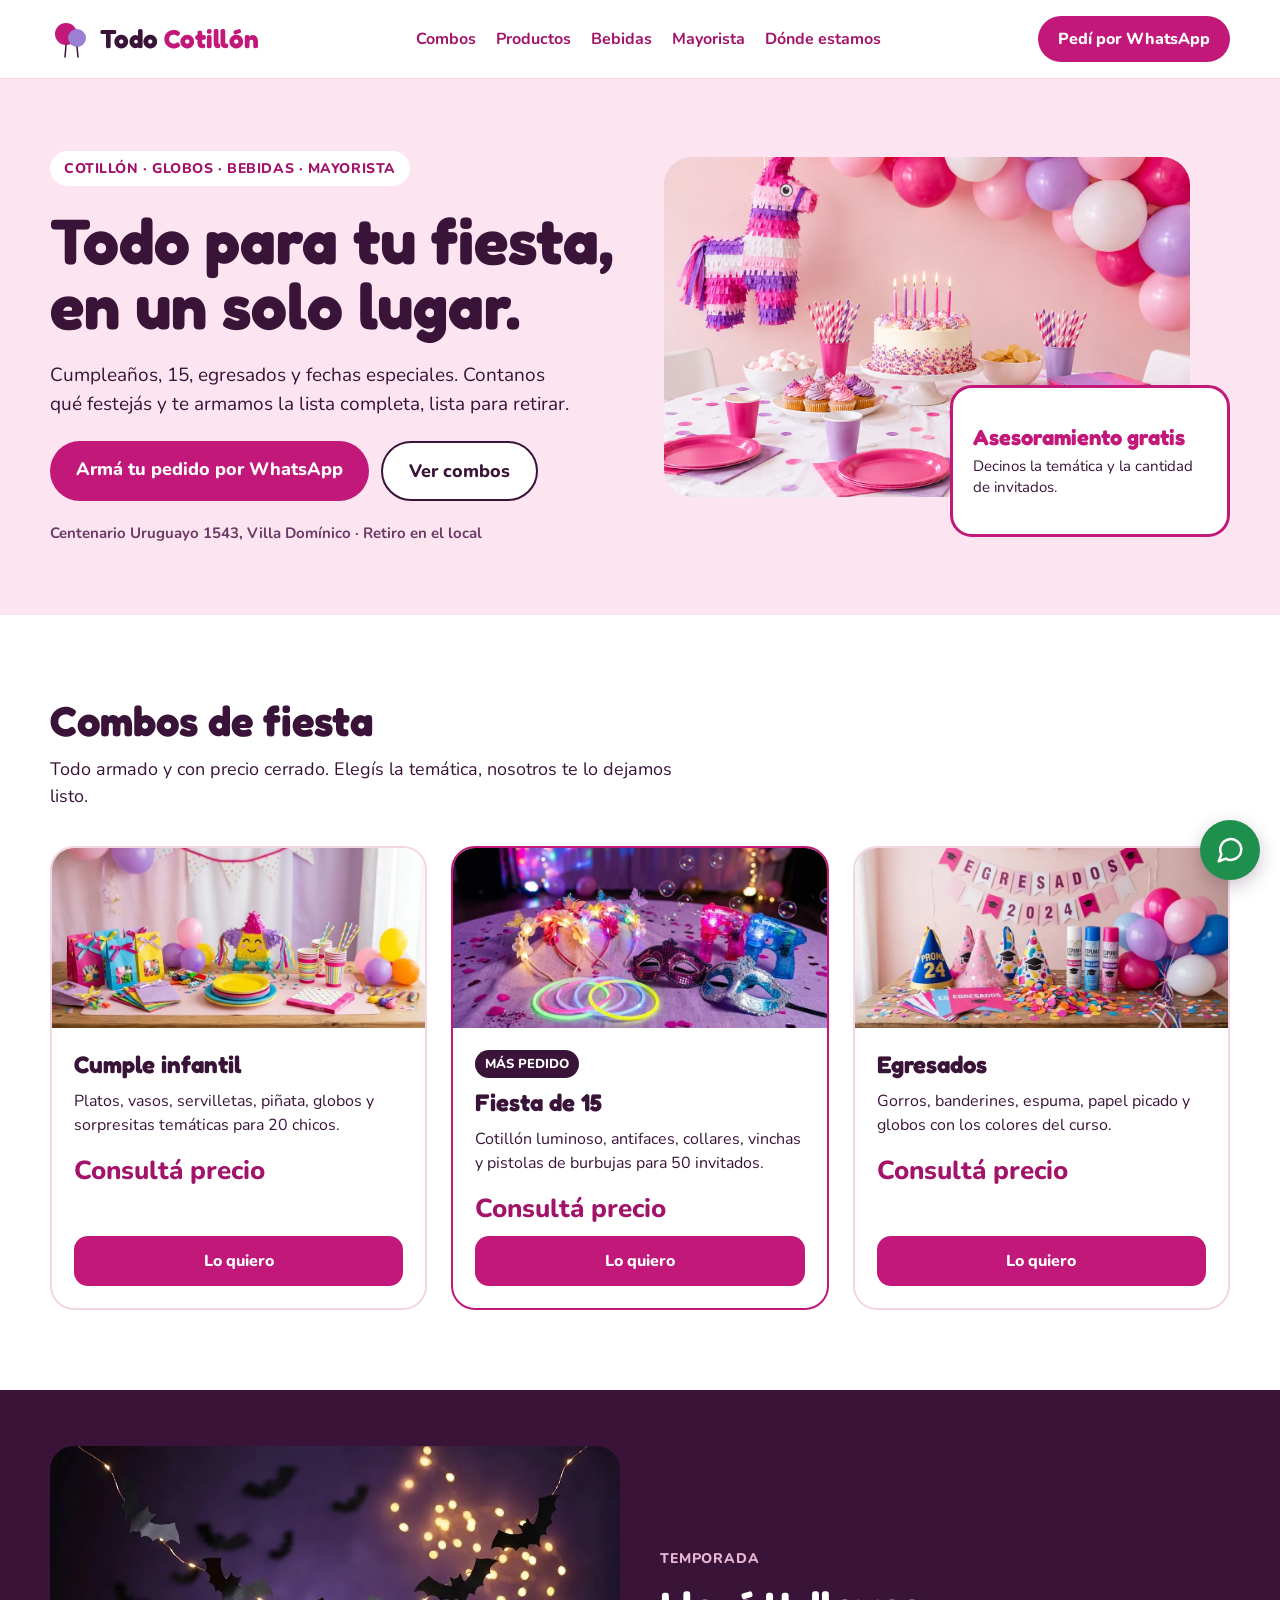
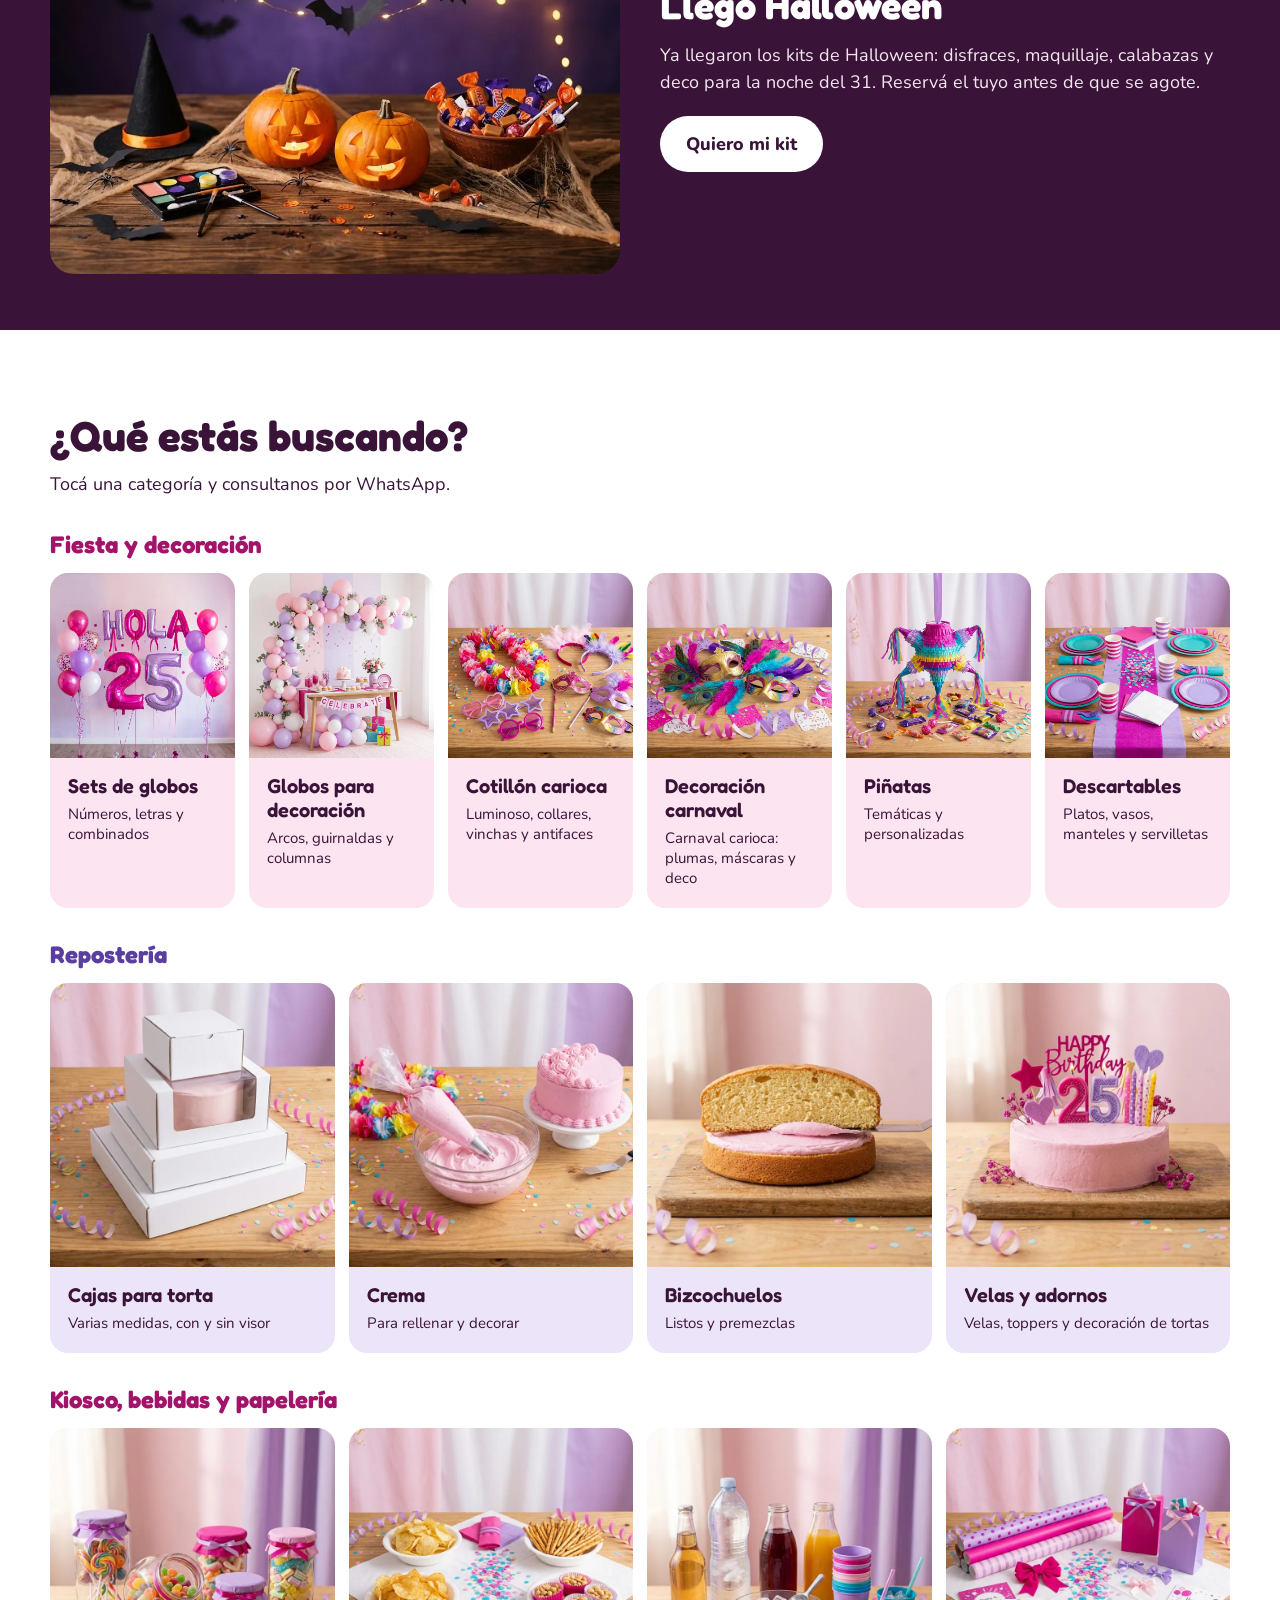
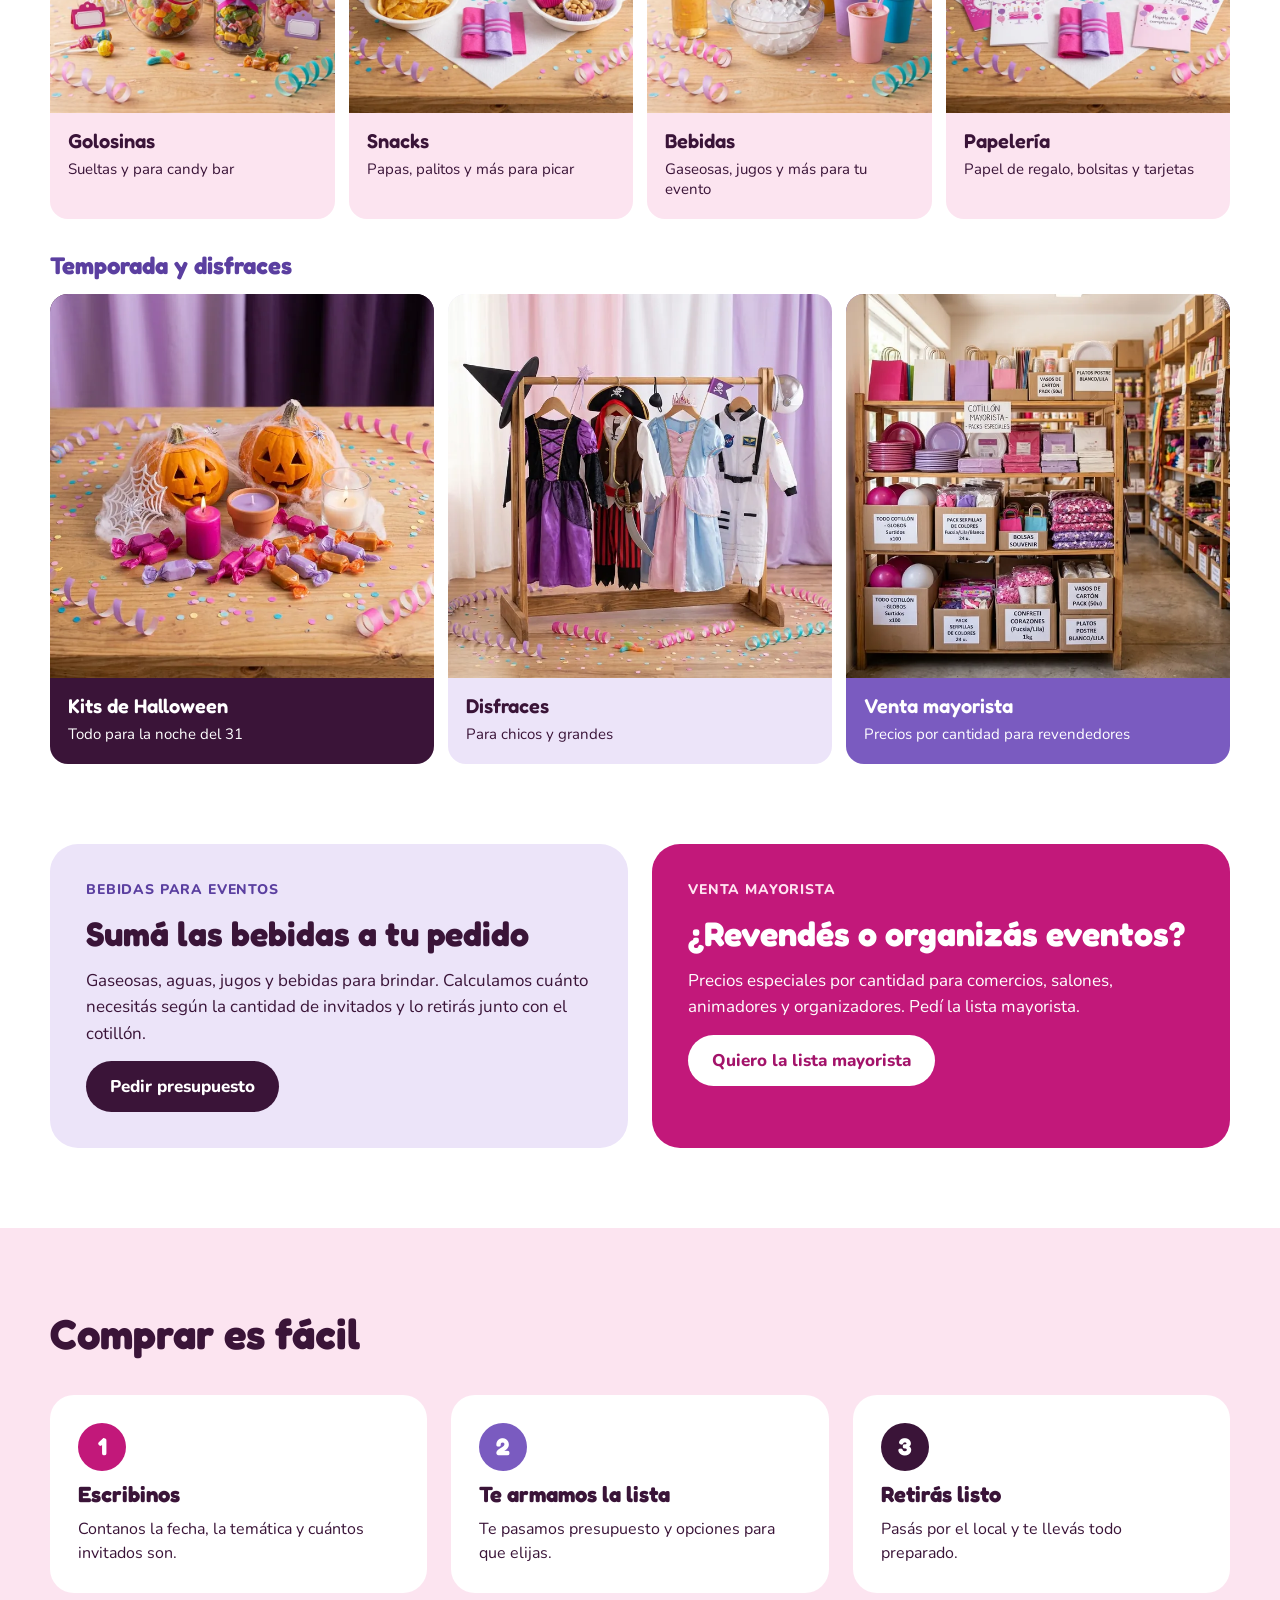
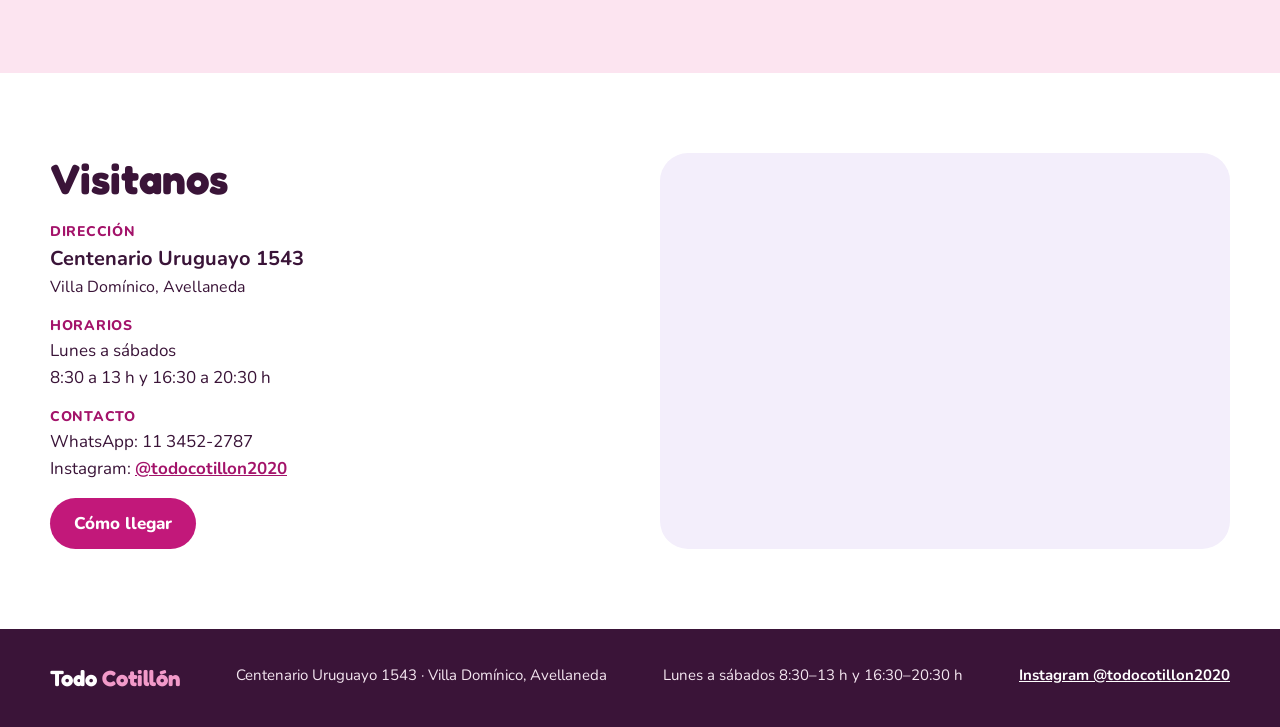
==== index.html @ 095131dd "Sitio web de Todo Cotillón Co-Authored-By: Claude Opus 5.5 <noreply@anthropic.com>" ====
<!doctype html>
<html lang="es">
<head>
<meta charset="utf-8">
<meta name="viewport" content="width=device-width, initial-scale=1">
<title>Todo Cotillón | Cotillón, globos y repostería en Villa Domínico, Avellaneda</title>
<meta name="description" content="Cotillón, globos, repostería, golosinas, bebidas, disfraces y venta mayorista en Villa Domínico, Avellaneda. Centenario Uruguayo 1543. Pedidos por WhatsApp 11 3452-2787.">
<meta name="theme-color" content="#C2187A">
<meta property="og:title" content="Todo Cotillón — Todo para tu fiesta">
<meta property="og:description" content="Cotillón, globos, repostería, bebidas y venta mayorista en Villa Domínico, Avellaneda. Pedí por WhatsApp.">
<meta property="og:image" content="img/portada.webp">
<meta property="og:type" content="website">
<link rel="icon" href="data:image/svg+xml,%3Csvg xmlns='http://www.w3.org/2000/svg' viewBox='0 0 40 40'%3E%3Ccircle cx='16' cy='15' r='11' fill='%23C2187A'/%3E%3Ccircle cx='27' cy='19' r='9' fill='%239B7FD4'/%3E%3C/svg%3E">
<link rel="preconnect" href="https://fonts.googleapis.com">
<link rel="preconnect" href="https://fonts.gstatic.com" crossorigin>
<link href="https://fonts.googleapis.com/css2?family=Fredoka:wght@500;600;700&amp;family=Nunito:wght@400;600;700;800&amp;display=swap" rel="stylesheet">
<style>
html{scroll-behavior:smooth}
body{margin:0;background:#FFFFFF;overflow-x:hidden}
a{color:#A3136A}a:hover{color:#7A0E50}
img{max-width:100%}
</style>
<script type="application/ld+json">
{"@context":"https://schema.org","@type":"Store","name":"Todo Cotillón","telephone":"+54 9 11 3452-2787","address":{"@type":"PostalAddress","streetAddress":"Centenario Uruguayo 1543","addressLocality":"Villa Domínico, Avellaneda","addressRegion":"Buenos Aires","addressCountry":"AR"},"openingHours":["Mo-Sa 08:30-13:00","Mo-Sa 16:30-20:30"],"sameAs":["https://www.instagram.com/todocotillon2020"]}
</script>
</head>
<body>
<div style="font-family: 'Nunito', system-ui, sans-serif; color: #3A1438; background: #FFFFFF; width: 100%">

<header style="background: #FFFFFF; border-bottom: 1px solid #F3D6E6">
<div style="max-width: 1180px; margin: 0 auto; padding: 16px 20px; display: flex; flex-wrap: wrap; align-items: center; justify-content: space-between; gap: 12px">
<a href="#inicio" style="display: flex; align-items: center; gap: 10px; text-decoration: none; color: #3A1438">
<svg width="40" height="40" viewBox="0 0 40 40" fill="none" aria-hidden="true"><circle cx="16" cy="15" r="11" fill="#C2187A"></circle><circle cx="27" cy="19" r="9" fill="#9B7FD4"></circle><path d="M16 26 L15 38" stroke="#3A1438" stroke-width="1.5" stroke-linecap="round"></path><path d="M27 28 L28 38" stroke="#3A1438" stroke-width="1.5" stroke-linecap="round"></path></svg>
<span style="font-family: 'Fredoka', sans-serif; font-size: 26px; font-weight: 700; line-height: 1">Todo <span style="color: #C2187A">Cotillón</span></span>
</a>
<nav aria-label="Principal" style="display: flex; flex-wrap: wrap; gap: 4px 20px; font-weight: 700; font-size: 16px">
<a href="#combos" style="text-decoration: none; padding: 10px 0">Combos</a>
<a href="#categorias" style="text-decoration: none; padding: 10px 0">Productos</a>
<a href="#bebidas" style="text-decoration: none; padding: 10px 0">Bebidas</a>
<a href="#mayorista" style="text-decoration: none; padding: 10px 0">Mayorista</a>
<a href="#ubicacion" style="text-decoration: none; padding: 10px 0">Dónde estamos</a>
</nav>
<a href="https://wa.me/5491134522787" style="background: #C2187A; color: #FFFFFF; text-decoration: none; font-weight: 800; padding: 12px 20px; border-radius: 999px; font-size: 16px">Pedí por WhatsApp</a>
</div>
</header>

<section id="inicio" style="background: #FCE4F0">
<div style="max-width: 1180px; margin: 0 auto; padding: 72px 20px; display: grid; grid-template-columns: repeat(auto-fit, minmax(300px, 1fr)); gap: 48px; align-items: center">
<div style="display: flex; flex-direction: column; gap: 22px">
<span style="align-self: flex-start; background: #FFFFFF; color: #A3136A; font-weight: 800; font-size: 14px; padding: 8px 14px; border-radius: 999px; letter-spacing: 0.04em">COTILLÓN · GLOBOS · BEBIDAS · MAYORISTA</span>
<h1 style="margin: 0; font-family: 'Fredoka', sans-serif; font-size: clamp(40px, 6vw, 64px); line-height: 1.02; font-weight: 700">Todo para tu fiesta, en un solo lugar.</h1>
<p style="margin: 0; font-size: 19px; line-height: 1.55; max-width: 520px">Cumpleaños, 15, egresados y fechas especiales. Contanos qué festejás y te armamos la lista completa, lista para retirar.</p>
<div style="display: flex; flex-wrap: wrap; gap: 12px">
<a href="https://wa.me/5491134522787" style="background: #C2187A; color: #FFFFFF; text-decoration: none; font-weight: 800; padding: 16px 26px; border-radius: 999px; font-size: 18px">Armá tu pedido por WhatsApp</a>
<a href="#combos" style="background: #FFFFFF; color: #3A1438; text-decoration: none; font-weight: 800; padding: 16px 26px; border-radius: 999px; font-size: 18px; border: 2px solid #3A1438">Ver combos</a>
</div>
<p style="margin: 0; font-size: 15px; font-weight: 700; color: #6B3B66">Centenario Uruguayo 1543, Villa Domínico · Retiro en el local</p>
</div>
<div style="position: relative; min-height: 380px">
<img src="img/portada.webp" fetchpriority="high" alt="Mesa de cumpleaños decorada en fucsia y lila con torta, piñata y guirnalda de globos" style="position: absolute; top: 0; left: 0; width: calc(100% - 40px); height: calc(100% - 40px); object-fit: cover; border-radius: 28px; display: block">
<div style="position: absolute; right: 0; bottom: 0; width: min(280px, 72%); min-height: 40%; background: #FFFFFF; border-radius: 22px; border: 3px solid #C2187A; display: flex; flex-direction: column; justify-content: center; gap: 6px; padding: 20px; box-sizing: border-box">
<span style="font-family: 'Fredoka', sans-serif; font-size: 22px; font-weight: 700; color: #C2187A">Asesoramiento gratis</span>
<span style="font-size: 15px; line-height: 1.4">Decinos la temática y la cantidad de invitados.</span>
</div>
</div>
</div>
</section>

<section id="combos" style="background: #FFFFFF">
<div style="max-width: 1180px; margin: 0 auto; padding: 80px 20px; display: flex; flex-direction: column; gap: 36px">
<div style="display: flex; flex-direction: column; gap: 10px; max-width: 640px">
<h2 style="margin: 0; font-family: 'Fredoka', sans-serif; font-size: 42px; font-weight: 700">Combos de fiesta</h2>
<p style="margin: 0; font-size: 18px; line-height: 1.5">Todo armado y con precio cerrado. Elegís la temática, nosotros te lo dejamos listo.</p>
</div>
<div style="display: grid; grid-template-columns: repeat(auto-fit, minmax(260px, 1fr)); gap: 24px">
<article style="border: 2px solid #F3D6E6; border-radius: 24px; overflow: hidden; display: flex; flex-direction: column">
<img src="img/combo-infantil.webp" loading="lazy" alt="Kit de cumpleaños infantil con bolsitas de sorpresitas, piñata estrella, platos, vasos y globos" style="height: 180px; width: 100%; object-fit: cover; display: block">
<div style="padding: 22px; display: flex; flex-direction: column; gap: 10px; flex-grow: 1">
<h3 style="margin: 0; font-family: 'Fredoka', sans-serif; font-size: 24px">Cumple infantil</h3>
<p style="margin: 0; font-size: 16px; line-height: 1.5">Platos, vasos, servilletas, piñata, globos y sorpresitas temáticas para 20 chicos.</p>
<p style="margin: 6px 0 0; font-size: 26px; font-weight: 800; color: #A3136A">Consultá precio</p>
<a href="https://wa.me/5491134522787" style="margin-top: auto; text-align: center; background: #C2187A; color: #FFFFFF; text-decoration: none; font-weight: 800; padding: 14px; border-radius: 14px">Lo quiero</a>
</div>
</article>
<article style="border: 2px solid #C2187A; border-radius: 24px; overflow: hidden; display: flex; flex-direction: column">
<img src="img/combo-15.webp" loading="lazy" alt="Cotillón luminoso para fiesta de 15: vinchas con luces, pulseras flúor, antifaces y pistolas de burbujas" style="height: 180px; width: 100%; object-fit: cover; display: block">
<div style="padding: 22px; display: flex; flex-direction: column; gap: 10px; flex-grow: 1">
<span style="align-self: flex-start; background: #3A1438; color: #FFFFFF; font-size: 13px; font-weight: 800; padding: 5px 10px; border-radius: 999px">MÁS PEDIDO</span>
<h3 style="margin: 0; font-family: 'Fredoka', sans-serif; font-size: 24px">Fiesta de 15</h3>
<p style="margin: 0; font-size: 16px; line-height: 1.5">Cotillón luminoso, antifaces, collares, vinchas y pistolas de burbujas para 50 invitados.</p>
<p style="margin: 6px 0 0; font-size: 26px; font-weight: 800; color: #A3136A">Consultá precio</p>
<a href="https://wa.me/5491134522787" style="margin-top: auto; text-align: center; background: #C2187A; color: #FFFFFF; text-decoration: none; font-weight: 800; padding: 14px; border-radius: 14px">Lo quiero</a>
</div>
</article>
<article style="border: 2px solid #F3D6E6; border-radius: 24px; overflow: hidden; display: flex; flex-direction: column">
<img src="img/combo-egresados.webp" loading="lazy" alt="Cotillón para egresados con gorros, banderines, espuma, papel picado y globos" style="height: 180px; width: 100%; object-fit: cover; display: block">
<div style="padding: 22px; display: flex; flex-direction: column; gap: 10px; flex-grow: 1">
<h3 style="margin: 0; font-family: 'Fredoka', sans-serif; font-size: 24px">Egresados</h3>
<p style="margin: 0; font-size: 16px; line-height: 1.5">Gorros, banderines, espuma, papel picado y globos con los colores del curso.</p>
<p style="margin: 6px 0 0; font-size: 26px; font-weight: 800; color: #A3136A">Consultá precio</p>
<a href="https://wa.me/5491134522787" style="margin-top: auto; text-align: center; background: #C2187A; color: #FFFFFF; text-decoration: none; font-weight: 800; padding: 14px; border-radius: 14px">Lo quiero</a>
</div>
</article>
</div>
</div>
</section>

<section style="background: #3A1438; color: #FFFFFF">
<div style="max-width: 1180px; margin: 0 auto; padding: 56px 20px; display: grid; grid-template-columns: repeat(auto-fit, minmax(300px, 1fr)); align-items: center; gap: 40px">
<img src="img/halloween-banner.webp" loading="lazy" alt="Kit de Halloween con calabazas iluminadas, sombrero de bruja, murciélagos de papel, maquillaje y caramelos" style="aspect-ratio: 4 / 3; width: 100%; object-fit: cover; border-radius: 24px; display: block">
<div style="display: flex; flex-direction: column; gap: 14px; align-items: flex-start">
<span style="font-weight: 800; color: #E9B8D6; font-size: 14px; letter-spacing: 0.06em">TEMPORADA</span>
<h2 style="margin: 0; font-family: 'Fredoka', sans-serif; font-size: 38px; font-weight: 700">Llegó Halloween</h2>
<p style="margin: 0; font-size: 18px; line-height: 1.5; color: #F4E6F0">Ya llegaron los kits de Halloween: disfraces, maquillaje, calabazas y deco para la noche del 31. Reservá el tuyo antes de que se agote.</p>
<a href="https://wa.me/5491134522787" style="margin-top: 6px; background: #FFFFFF; color: #3A1438; text-decoration: none; font-weight: 800; padding: 16px 26px; border-radius: 999px; font-size: 18px">Quiero mi kit</a>
</div>
</div>
</section>

<section id="categorias" style="background: #FFFFFF">
<div style="max-width: 1180px; margin: 0 auto; padding: 80px 20px; display: flex; flex-direction: column; gap: 32px">
<div style="display: flex; flex-direction: column; gap: 10px; max-width: 640px">
<h2 style="margin: 0; font-family: 'Fredoka', sans-serif; font-size: 42px; font-weight: 700">¿Qué estás buscando?</h2>
<p style="margin: 0; font-size: 18px; line-height: 1.5">Tocá una categoría y consultanos por WhatsApp.</p>
</div>

<div style="display: flex; flex-direction: column; gap: 14px">
<h3 style="margin: 0; font-family: 'Fredoka', sans-serif; font-size: 24px; color: #A3136A">Fiesta y decoración</h3>
<div style="display: grid; grid-template-columns: repeat(auto-fit, minmax(170px, 1fr)); gap: 14px">
<a href="https://wa.me/5491134522787" style="text-decoration: none; color: #3A1438; background: #FCE4F0; border-radius: 18px; overflow: hidden; display: flex; flex-direction: column; box-sizing: border-box"><img src="img/sets-globos.webp" loading="lazy" alt="Set de globos metalizados con letras y números en fucsia y lila" style="width: 100%; aspect-ratio: 1 / 1; object-fit: cover; display: block"><span style="display: flex; flex-direction: column; gap: 6px; padding: 16px 18px 20px"><span style="font-family: 'Fredoka', sans-serif; font-size: 20px; font-weight: 600">Sets de globos</span><span style="font-size: 15px">Números, letras y combinados</span></span></a>
<a href="https://wa.me/5491134522787" style="text-decoration: none; color: #3A1438; background: #FCE4F0; border-radius: 18px; overflow: hidden; display: flex; flex-direction: column; box-sizing: border-box"><img src="img/globos-decoracion.webp" loading="lazy" alt="Arco de globos rosa, lila y blanco decorando una mesa dulce" style="width: 100%; aspect-ratio: 1 / 1; object-fit: cover; display: block"><span style="display: flex; flex-direction: column; gap: 6px; padding: 16px 18px 20px"><span style="font-family: 'Fredoka', sans-serif; font-size: 20px; font-weight: 600">Globos para decoración</span><span style="font-size: 15px">Arcos, guirnaldas y columnas</span></span></a>
<a href="https://wa.me/5491134522787" style="text-decoration: none; color: #3A1438; background: #FCE4F0; border-radius: 18px; overflow: hidden; display: flex; flex-direction: column; box-sizing: border-box"><img src="img/cotillon-carioca.webp" loading="lazy" alt="Cotillón carioca: collar hawaiano, vinchas con plumas, anteojos divertidos y antifaces" style="width: 100%; aspect-ratio: 1 / 1; object-fit: cover; display: block"><span style="display: flex; flex-direction: column; gap: 6px; padding: 16px 18px 20px"><span style="font-family: 'Fredoka', sans-serif; font-size: 20px; font-weight: 600">Cotillón carioca</span><span style="font-size: 15px">Luminoso, collares, vinchas y antifaces</span></span></a>
<a href="https://wa.me/5491134522787" style="text-decoration: none; color: #3A1438; background: #FCE4F0; border-radius: 18px; overflow: hidden; display: flex; flex-direction: column; box-sizing: border-box"><img src="img/carnaval.webp" loading="lazy" alt="Decoración de carnaval: máscaras venecianas, plumas, serpentinas y papel picado" style="width: 100%; aspect-ratio: 1 / 1; object-fit: cover; display: block"><span style="display: flex; flex-direction: column; gap: 6px; padding: 16px 18px 20px"><span style="font-family: 'Fredoka', sans-serif; font-size: 20px; font-weight: 600">Decoración carnaval</span><span style="font-size: 15px">Carnaval carioca: plumas, máscaras y deco</span></span></a>
<a href="https://wa.me/5491134522787" style="text-decoration: none; color: #3A1438; background: #FCE4F0; border-radius: 18px; overflow: hidden; display: flex; flex-direction: column; box-sizing: border-box"><img src="img/pinatas.webp" loading="lazy" alt="Piñata estrella de colores colgando, con golosinas alrededor" style="width: 100%; aspect-ratio: 1 / 1; object-fit: cover; display: block"><span style="display: flex; flex-direction: column; gap: 6px; padding: 16px 18px 20px"><span style="font-family: 'Fredoka', sans-serif; font-size: 20px; font-weight: 600">Piñatas</span><span style="font-size: 15px">Temáticas y personalizadas</span></span></a>
<a href="https://wa.me/5491134522787" style="text-decoration: none; color: #3A1438; background: #FCE4F0; border-radius: 18px; overflow: hidden; display: flex; flex-direction: column; box-sizing: border-box"><img src="img/descartables.webp" loading="lazy" alt="Mesa con platos, vasos, servilletas y camino de mesa descartables en fucsia, lila y turquesa" style="width: 100%; aspect-ratio: 1 / 1; object-fit: cover; display: block"><span style="display: flex; flex-direction: column; gap: 6px; padding: 16px 18px 20px"><span style="font-family: 'Fredoka', sans-serif; font-size: 20px; font-weight: 600">Descartables</span><span style="font-size: 15px">Platos, vasos, manteles y servilletas</span></span></a>
</div>
</div>

<div style="display: flex; flex-direction: column; gap: 14px">
<h3 style="margin: 0; font-family: 'Fredoka', sans-serif; font-size: 24px; color: #5B3FA0">Repostería</h3>
<div style="display: grid; grid-template-columns: repeat(auto-fit, minmax(170px, 1fr)); gap: 14px">
<a href="https://wa.me/5491134522787" style="text-decoration: none; color: #3A1438; background: #ECE4F9; border-radius: 18px; overflow: hidden; display: flex; flex-direction: column; box-sizing: border-box"><img src="img/cajas-torta.webp" loading="lazy" alt="Cajas blancas para torta de distintas medidas apiladas, una con visor" style="width: 100%; aspect-ratio: 1 / 1; object-fit: cover; display: block"><span style="display: flex; flex-direction: column; gap: 6px; padding: 16px 18px 20px"><span style="font-family: 'Fredoka', sans-serif; font-size: 20px; font-weight: 600">Cajas para torta</span><span style="font-size: 15px">Varias medidas, con y sin visor</span></span></a>
<a href="https://wa.me/5491134522787" style="text-decoration: none; color: #3A1438; background: #ECE4F9; border-radius: 18px; overflow: hidden; display: flex; flex-direction: column; box-sizing: border-box"><img src="img/crema.webp" loading="lazy" alt="Bowl con crema rosa y manga pastelera junto a una torta decorada" style="width: 100%; aspect-ratio: 1 / 1; object-fit: cover; display: block"><span style="display: flex; flex-direction: column; gap: 6px; padding: 16px 18px 20px"><span style="font-family: 'Fredoka', sans-serif; font-size: 20px; font-weight: 600">Crema</span><span style="font-size: 15px">Para rellenar y decorar</span></span></a>
<a href="https://wa.me/5491134522787" style="text-decoration: none; color: #3A1438; background: #ECE4F9; border-radius: 18px; overflow: hidden; display: flex; flex-direction: column; box-sizing: border-box"><img src="img/bizcochuelos.webp" loading="lazy" alt="Bizcochuelo esponjoso cortado al medio y relleno con crema rosa" style="width: 100%; aspect-ratio: 1 / 1; object-fit: cover; display: block"><span style="display: flex; flex-direction: column; gap: 6px; padding: 16px 18px 20px"><span style="font-family: 'Fredoka', sans-serif; font-size: 20px; font-weight: 600">Bizcochuelos</span><span style="font-size: 15px">Listos y premezclas</span></span></a>
<a href="https://wa.me/5491134522787" style="text-decoration: none; color: #3A1438; background: #ECE4F9; border-radius: 18px; overflow: hidden; display: flex; flex-direction: column; box-sizing: border-box"><img src="img/velas.webp" loading="lazy" alt="Torta rosa con velas de números, velitas de colores y toppers decorativos" style="width: 100%; aspect-ratio: 1 / 1; object-fit: cover; display: block"><span style="display: flex; flex-direction: column; gap: 6px; padding: 16px 18px 20px"><span style="font-family: 'Fredoka', sans-serif; font-size: 20px; font-weight: 600">Velas y adornos</span><span style="font-size: 15px">Velas, toppers y decoración de tortas</span></span></a>
</div>
</div>

<div style="display: flex; flex-direction: column; gap: 14px">
<h3 style="margin: 0; font-family: 'Fredoka', sans-serif; font-size: 24px; color: #A3136A">Kiosco, bebidas y papelería</h3>
<div style="display: grid; grid-template-columns: repeat(auto-fit, minmax(170px, 1fr)); gap: 14px">
<a href="https://wa.me/5491134522787" style="text-decoration: none; color: #3A1438; background: #FCE4F0; border-radius: 18px; overflow: hidden; display: flex; flex-direction: column; box-sizing: border-box"><img src="img/golosinas.webp" loading="lazy" alt="Frascos de vidrio con chupetines, gomitas y caramelos de colores para candy bar" style="width: 100%; aspect-ratio: 1 / 1; object-fit: cover; display: block"><span style="display: flex; flex-direction: column; gap: 6px; padding: 16px 18px 20px"><span style="font-family: 'Fredoka', sans-serif; font-size: 20px; font-weight: 600">Golosinas</span><span style="font-size: 15px">Sueltas y para candy bar</span></span></a>
<a href="https://wa.me/5491134522787" style="text-decoration: none; color: #3A1438; background: #FCE4F0; border-radius: 18px; overflow: hidden; display: flex; flex-direction: column; box-sizing: border-box"><img src="img/snacks.webp" loading="lazy" alt="Bowls con papas fritas, palitos y maní sobre una mesa de fiesta" style="width: 100%; aspect-ratio: 1 / 1; object-fit: cover; display: block"><span style="display: flex; flex-direction: column; gap: 6px; padding: 16px 18px 20px"><span style="font-family: 'Fredoka', sans-serif; font-size: 20px; font-weight: 600">Snacks</span><span style="font-size: 15px">Papas, palitos y más para picar</span></span></a>
<a href="#bebidas" style="text-decoration: none; color: #3A1438; background: #FCE4F0; border-radius: 18px; overflow: hidden; display: flex; flex-direction: column; box-sizing: border-box"><img src="img/bebidas.webp" loading="lazy" alt="Botellas de gaseosa, agua y jugo con vasos de colores y hielo" style="width: 100%; aspect-ratio: 1 / 1; object-fit: cover; display: block"><span style="display: flex; flex-direction: column; gap: 6px; padding: 16px 18px 20px"><span style="font-family: 'Fredoka', sans-serif; font-size: 20px; font-weight: 600">Bebidas</span><span style="font-size: 15px">Gaseosas, jugos y más para tu evento</span></span></a>
<a href="https://wa.me/5491134522787" style="text-decoration: none; color: #3A1438; background: #FCE4F0; border-radius: 18px; overflow: hidden; display: flex; flex-direction: column; box-sizing: border-box"><img src="img/papeleria.webp" loading="lazy" alt="Rollos de papel de regalo, bolsitas, moños y tarjetas de cumpleaños en rosa y lila" style="width: 100%; aspect-ratio: 1 / 1; object-fit: cover; display: block"><span style="display: flex; flex-direction: column; gap: 6px; padding: 16px 18px 20px"><span style="font-family: 'Fredoka', sans-serif; font-size: 20px; font-weight: 600">Papelería</span><span style="font-size: 15px">Papel de regalo, bolsitas y tarjetas</span></span></a>
</div>
</div>

<div style="display: flex; flex-direction: column; gap: 14px">
<h3 style="margin: 0; font-family: 'Fredoka', sans-serif; font-size: 24px; color: #5B3FA0">Temporada y disfraces</h3>
<div style="display: grid; grid-template-columns: repeat(auto-fit, minmax(170px, 1fr)); gap: 14px">
<a href="https://wa.me/5491134522787" style="text-decoration: none; color: #FFFFFF; background: #3A1438; border-radius: 18px; overflow: hidden; display: flex; flex-direction: column; box-sizing: border-box"><img src="img/kit-halloween.webp" loading="lazy" alt="Kit de Halloween con calabazas, telarañas, velas y caramelos en fucsia, lila y naranja" style="width: 100%; aspect-ratio: 1 / 1; object-fit: cover; display: block"><span style="display: flex; flex-direction: column; gap: 6px; padding: 16px 18px 20px"><span style="font-family: 'Fredoka', sans-serif; font-size: 20px; font-weight: 600">Kits de Halloween</span><span style="font-size: 15px">Todo para la noche del 31</span></span></a>
<a href="https://wa.me/5491134522787" style="text-decoration: none; color: #3A1438; background: #ECE4F9; border-radius: 18px; overflow: hidden; display: flex; flex-direction: column; box-sizing: border-box"><img src="img/disfraces.webp" loading="lazy" alt="Perchero con disfraces infantiles de bruja, pirata, princesa y astronauta" style="width: 100%; aspect-ratio: 1 / 1; object-fit: cover; display: block"><span style="display: flex; flex-direction: column; gap: 6px; padding: 16px 18px 20px"><span style="font-family: 'Fredoka', sans-serif; font-size: 20px; font-weight: 600">Disfraces</span><span style="font-size: 15px">Para chicos y grandes</span></span></a>
<a href="#mayorista" style="text-decoration: none; color: #FFFFFF; background: #7A5BC0; border-radius: 18px; overflow: hidden; display: flex; flex-direction: column; box-sizing: border-box"><img src="img/mayorista.webp" loading="lazy" alt="Estanterías con cajas y packs de cotillón, globos y descartables para venta mayorista" style="width: 100%; aspect-ratio: 1 / 1; object-fit: cover; display: block"><span style="display: flex; flex-direction: column; gap: 6px; padding: 16px 18px 20px"><span style="font-family: 'Fredoka', sans-serif; font-size: 20px; font-weight: 600">Venta mayorista</span><span style="font-size: 15px">Precios por cantidad para revendedores</span></span></a>
</div>
</div>
</div>
</section>

<section id="bebidas" style="background: #FFFFFF">
<div style="max-width: 1180px; margin: 0 auto; padding: 0 20px 80px; display: grid; grid-template-columns: repeat(auto-fit, minmax(300px, 1fr)); gap: 24px">
<div style="background: #ECE4F9; border-radius: 28px; padding: 36px; display: flex; flex-direction: column; gap: 14px">
<span style="font-weight: 800; font-size: 14px; color: #5B3FA0; letter-spacing: 0.06em">BEBIDAS PARA EVENTOS</span>
<h2 style="margin: 0; font-family: 'Fredoka', sans-serif; font-size: 34px; font-weight: 700">Sumá las bebidas a tu pedido</h2>
<p style="margin: 0; font-size: 17px; line-height: 1.55">Gaseosas, aguas, jugos y bebidas para brindar. Calculamos cuánto necesitás según la cantidad de invitados y lo retirás junto con el cotillón.</p>
<a href="https://wa.me/5491134522787" style="align-self: flex-start; background: #3A1438; color: #FFFFFF; text-decoration: none; font-weight: 800; padding: 14px 24px; border-radius: 999px; font-size: 17px">Pedir presupuesto</a>
</div>
<div id="mayorista" style="background: #C2187A; color: #FFFFFF; border-radius: 28px; padding: 36px; display: flex; flex-direction: column; gap: 14px">
<span style="font-weight: 800; font-size: 14px; color: #FFE3F1; letter-spacing: 0.06em">VENTA MAYORISTA</span>
<h2 style="margin: 0; font-family: 'Fredoka', sans-serif; font-size: 34px; font-weight: 700">¿Revendés o organizás eventos?</h2>
<p style="margin: 0; font-size: 17px; line-height: 1.55">Precios especiales por cantidad para comercios, salones, animadores y organizadores. Pedí la lista mayorista.</p>
<a href="https://wa.me/5491134522787" style="align-self: flex-start; background: #FFFFFF; color: #A3136A; text-decoration: none; font-weight: 800; padding: 14px 24px; border-radius: 999px; font-size: 17px">Quiero la lista mayorista</a>
</div>
</div>
</section>

<section id="como-comprar" style="background: #FCE4F0">
<div style="max-width: 1180px; margin: 0 auto; padding: 80px 20px; display: flex; flex-direction: column; gap: 36px">
<h2 style="margin: 0; font-family: 'Fredoka', sans-serif; font-size: 42px; font-weight: 700">Comprar es fácil</h2>
<div style="display: grid; grid-template-columns: repeat(auto-fit, minmax(240px, 1fr)); gap: 24px">
<div style="background: #FFFFFF; border-radius: 24px; padding: 28px; display: flex; flex-direction: column; gap: 10px">
<span style="width: 48px; height: 48px; border-radius: 999px; background: #C2187A; color: #FFFFFF; font-family: 'Fredoka', sans-serif; font-size: 24px; font-weight: 700; display: flex; align-items: center; justify-content: center">1</span>
<h3 style="margin: 0; font-family: 'Fredoka', sans-serif; font-size: 22px">Escribinos</h3>
<p style="margin: 0; font-size: 16px; line-height: 1.5">Contanos la fecha, la temática y cuántos invitados son.</p>
</div>
<div style="background: #FFFFFF; border-radius: 24px; padding: 28px; display: flex; flex-direction: column; gap: 10px">
<span style="width: 48px; height: 48px; border-radius: 999px; background: #7A5BC0; color: #FFFFFF; font-family: 'Fredoka', sans-serif; font-size: 24px; font-weight: 700; display: flex; align-items: center; justify-content: center">2</span>
<h3 style="margin: 0; font-family: 'Fredoka', sans-serif; font-size: 22px">Te armamos la lista</h3>
<p style="margin: 0; font-size: 16px; line-height: 1.5">Te pasamos presupuesto y opciones para que elijas.</p>
</div>
<div style="background: #FFFFFF; border-radius: 24px; padding: 28px; display: flex; flex-direction: column; gap: 10px">
<span style="width: 48px; height: 48px; border-radius: 999px; background: #3A1438; color: #FFFFFF; font-family: 'Fredoka', sans-serif; font-size: 24px; font-weight: 700; display: flex; align-items: center; justify-content: center">3</span>
<h3 style="margin: 0; font-family: 'Fredoka', sans-serif; font-size: 22px">Retirás listo</h3>
<p style="margin: 0; font-size: 16px; line-height: 1.5">Pasás por el local y te llevás todo preparado.</p>
</div>
</div>
</div>
</section>

<section id="ubicacion" style="background: #FFFFFF">
<div style="max-width: 1180px; margin: 0 auto; padding: 80px 20px; display: grid; grid-template-columns: repeat(auto-fit, minmax(300px, 1fr)); gap: 40px; align-items: stretch">
<div style="display: flex; flex-direction: column; gap: 18px">
<h2 style="margin: 0; font-family: 'Fredoka', sans-serif; font-size: 42px; font-weight: 700">Visitanos</h2>
<div style="display: flex; flex-direction: column; gap: 4px">
<span style="font-weight: 800; font-size: 14px; color: #A3136A; letter-spacing: 0.05em">DIRECCIÓN</span>
<span style="font-size: 20px; font-weight: 700">Centenario Uruguayo 1543</span>
<span style="font-size: 16px">Villa Domínico, Avellaneda</span>
</div>
<div style="display: flex; flex-direction: column; gap: 4px">
<span style="font-weight: 800; font-size: 14px; color: #A3136A; letter-spacing: 0.05em">HORARIOS</span>
<span style="font-size: 17px">Lunes a sábados</span>
<span style="font-size: 17px">8:30 a 13 h y 16:30 a 20:30 h</span>
</div>
<div style="display: flex; flex-direction: column; gap: 4px">
<span style="font-weight: 800; font-size: 14px; color: #A3136A; letter-spacing: 0.05em">CONTACTO</span>
<span style="font-size: 17px">WhatsApp: 11 3452-2787</span>
<span style="font-size: 17px">Instagram: <a href="https://www.instagram.com/todocotillon2020" style="font-weight: 700">@todocotillon2020</a></span>
</div>
<a href="https://maps.google.com/?q=Centenario+Uruguayo+1543,+Villa+Dominico,+Avellaneda" style="align-self: flex-start; background: #C2187A; color: #FFFFFF; text-decoration: none; font-weight: 800; padding: 14px 24px; border-radius: 999px; font-size: 17px">Cómo llegar</a>
</div>
<div style="position: relative; min-height: 340px; border-radius: 28px; overflow: hidden; background: #F3EEFB">
<iframe title="Ubicación de Todo Cotillón en Google Maps" src="https://www.google.com/maps?q=Centenario+Uruguayo+1543,+Villa+Dominico,+Avellaneda,+Buenos+Aires&amp;output=embed" style="position: absolute; inset: 0; width: 100%; height: 100%; border: 0" loading="lazy" referrerpolicy="no-referrer-when-downgrade" allowfullscreen></iframe>
</div>
</div>
</section>

<footer style="background: #3A1438; color: #F4E6F0">
<div style="max-width: 1180px; margin: 0 auto; padding: 36px 20px; display: flex; flex-wrap: wrap; justify-content: space-between; gap: 16px; font-size: 15px">
<span style="font-family: 'Fredoka', sans-serif; font-size: 22px; font-weight: 700; color: #FFFFFF">Todo <span style="color: #F29AC9">Cotillón</span></span>
<span>Centenario Uruguayo 1543 · Villa Domínico, Avellaneda</span>
<span>Lunes a sábados 8:30–13 h y 16:30–20:30 h</span>
<a href="https://www.instagram.com/todocotillon2020" style="color: #FFFFFF; font-weight: 700">Instagram @todocotillon2020</a>
</div>
</footer>

<a href="https://wa.me/5491134522787" aria-label="Escribinos por WhatsApp" style="position: fixed; right: 20px; bottom: 20px; width: 60px; height: 60px; border-radius: 999px; background: #1F8F4E; display: flex; align-items: center; justify-content: center; box-shadow: 0 6px 18px rgba(58,20,56,0.25)">
<svg width="30" height="30" viewBox="0 0 24 24" fill="none" stroke="#FFFFFF" stroke-width="2" stroke-linecap="round" stroke-linejoin="round" aria-hidden="true"><path d="M21 11.5a8.4 8.4 0 0 1-12.4 7.4L3 21l2.1-5.5A8.4 8.4 0 1 1 21 11.5z"></path></svg>
</a>

</div>
</body>
</html>
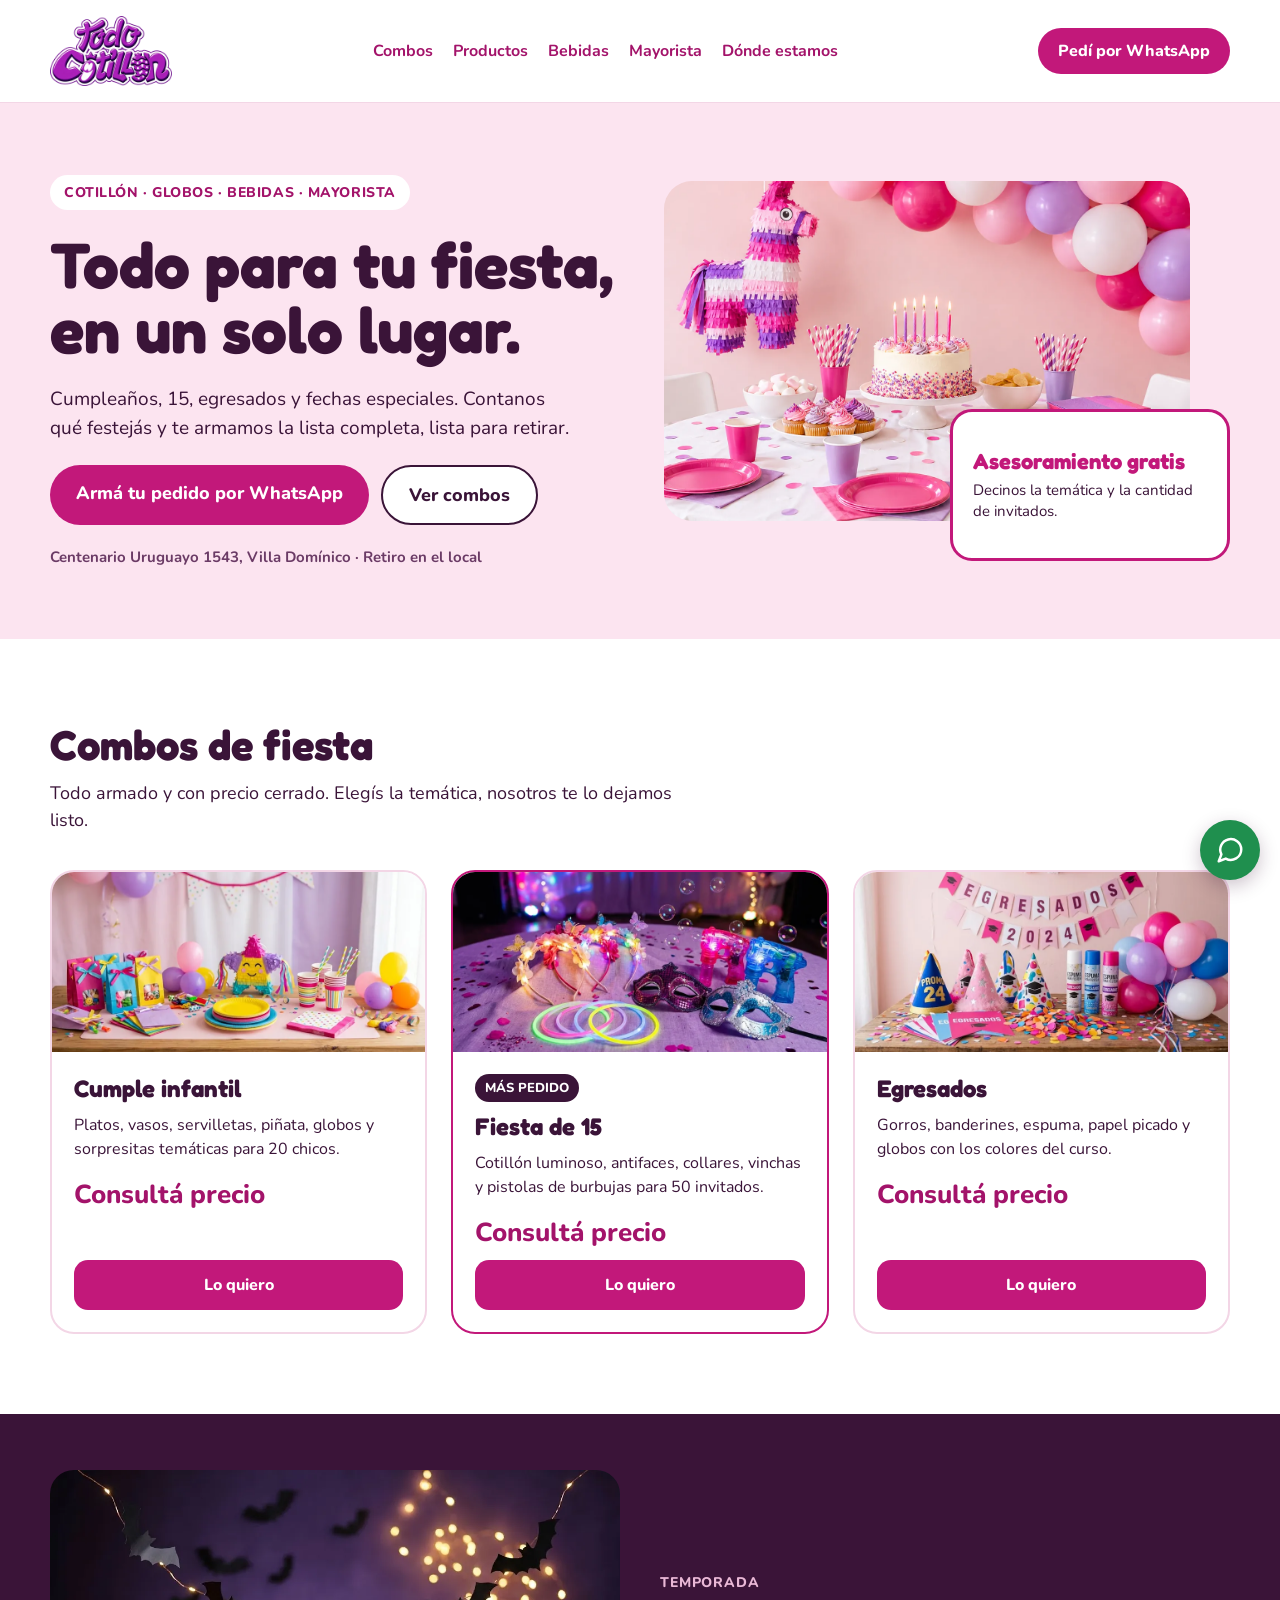
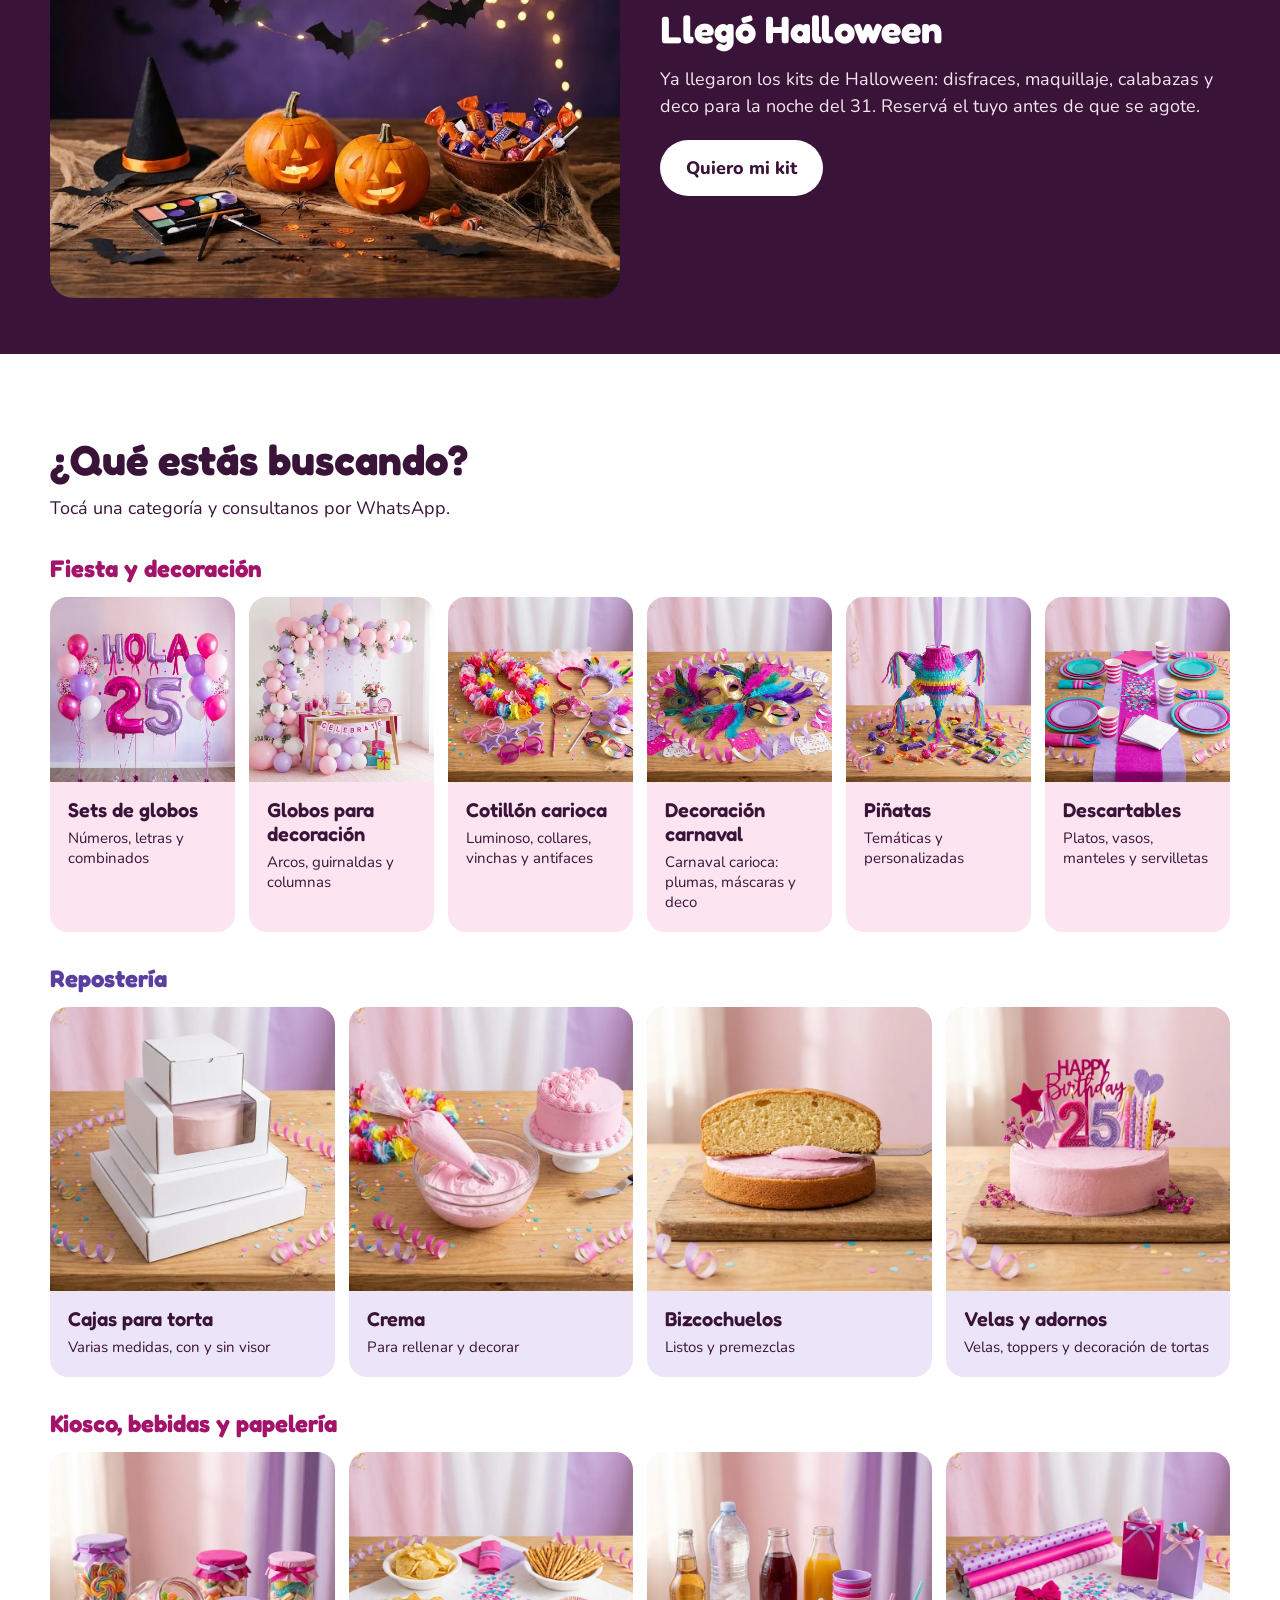
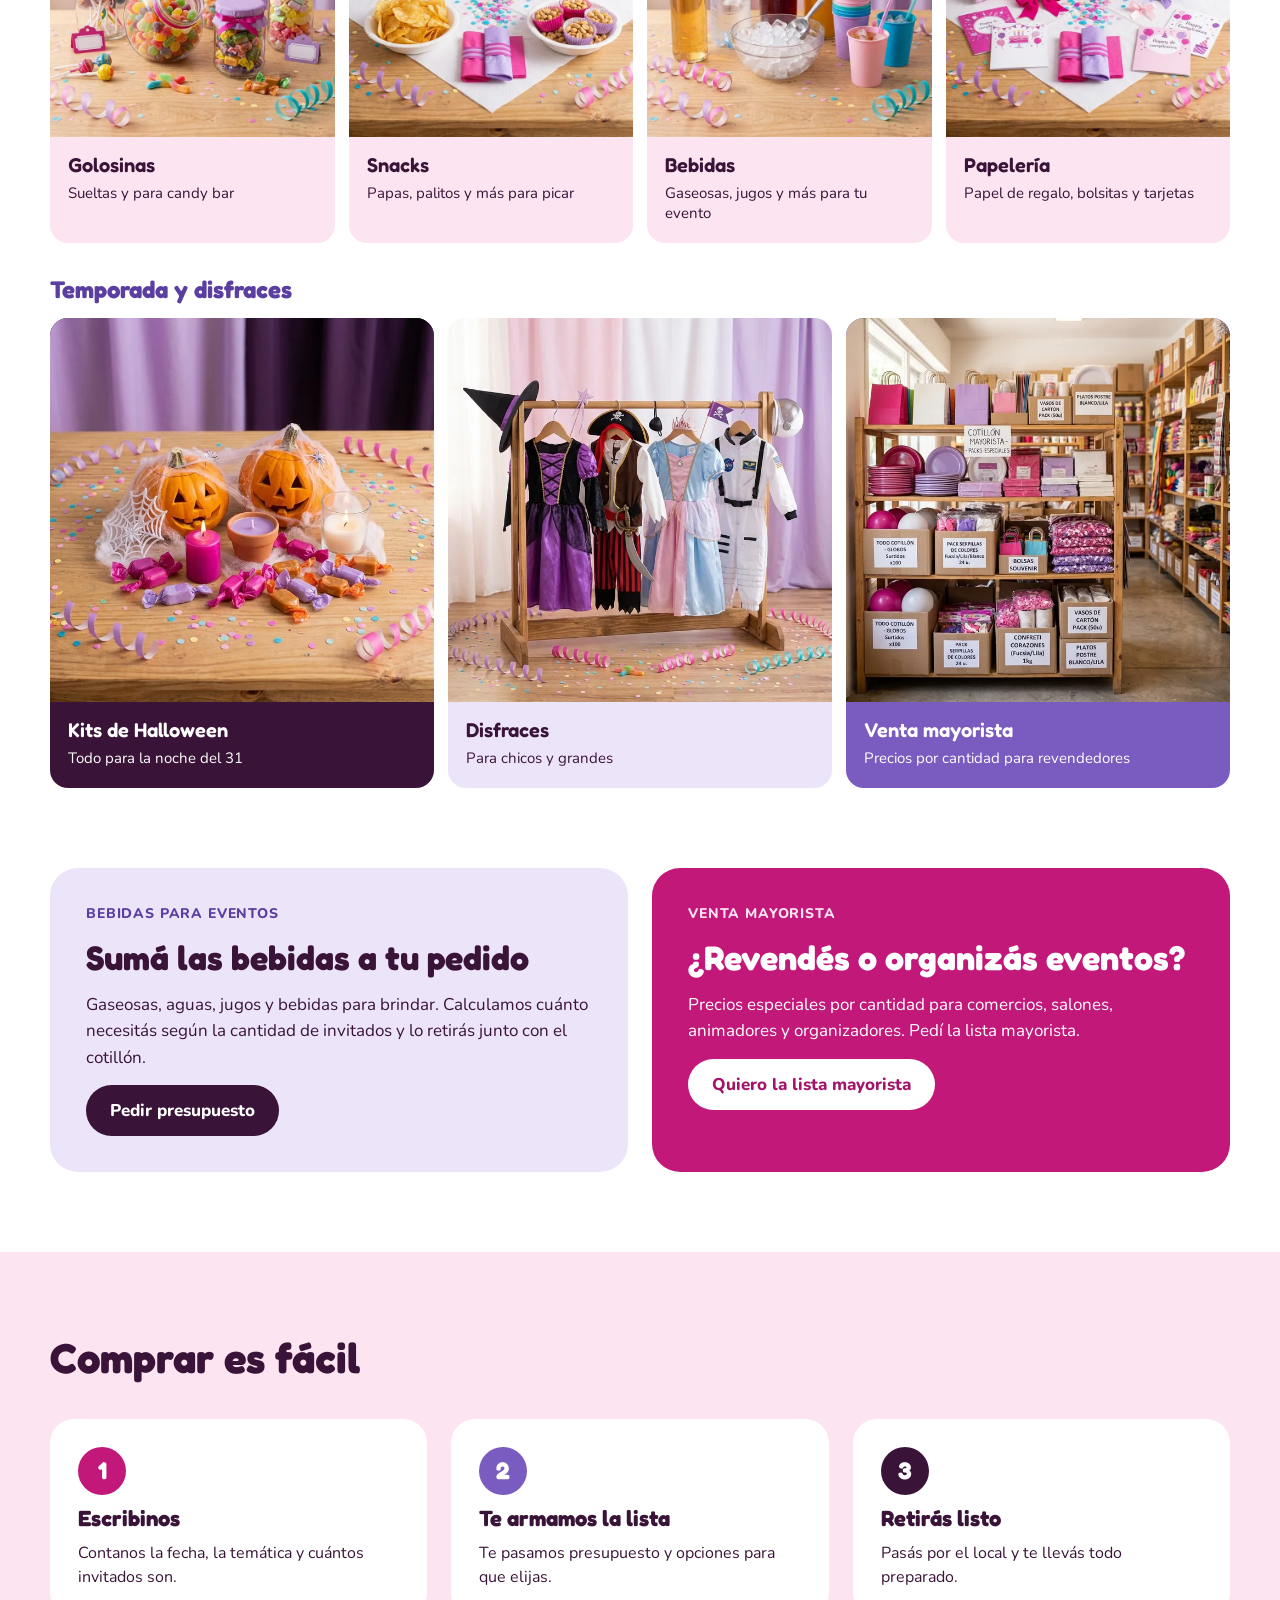
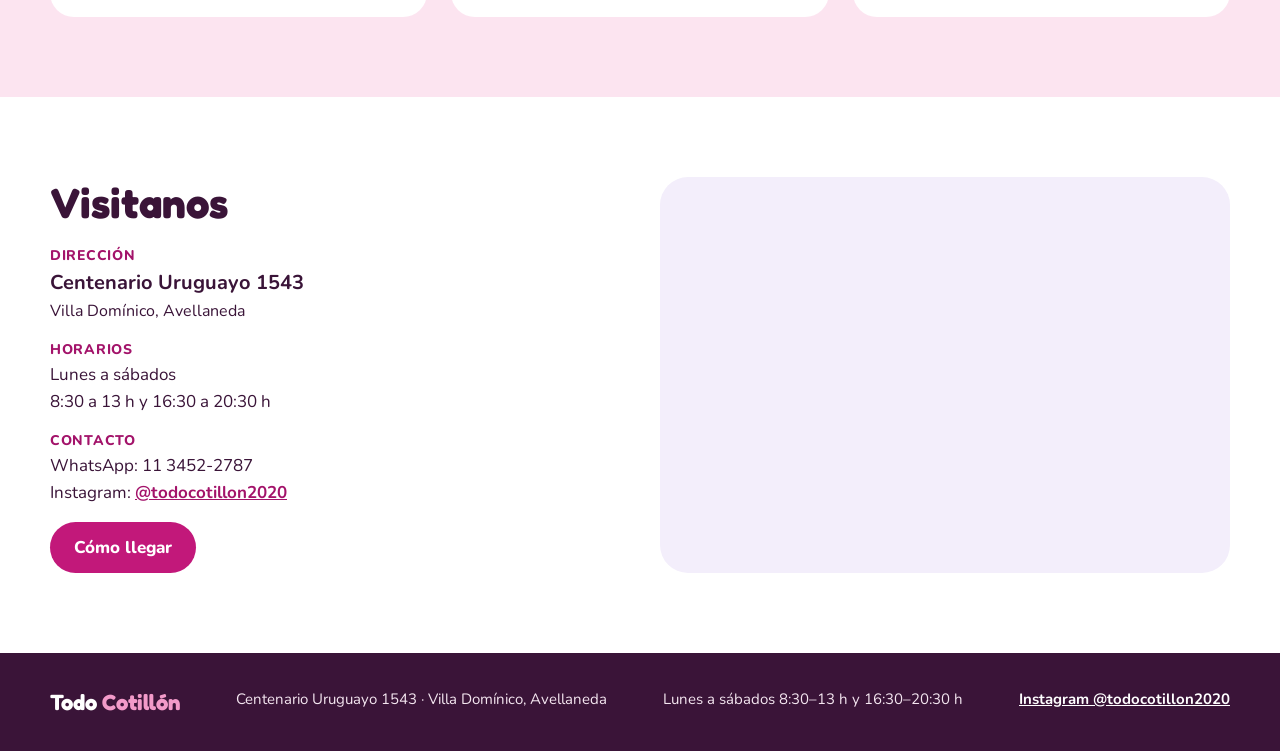
==== commit 301c8cb6: "Agregar logo en el encabezado Co-Authored-By: Claude Opus 5.5 <noreply@anthropic.com>" ====
--- a/index.html
+++ b/index.html
@@ -29,9 +29,8 @@
 
 <header style="background: #FFFFFF; border-bottom: 1px solid #F3D6E6">
 <div style="max-width: 1180px; margin: 0 auto; padding: 16px 20px; display: flex; flex-wrap: wrap; align-items: center; justify-content: space-between; gap: 12px">
-<a href="#inicio" style="display: flex; align-items: center; gap: 10px; text-decoration: none; color: #3A1438">
-<svg width="40" height="40" viewBox="0 0 40 40" fill="none" aria-hidden="true"><circle cx="16" cy="15" r="11" fill="#C2187A"></circle><circle cx="27" cy="19" r="9" fill="#9B7FD4"></circle><path d="M16 26 L15 38" stroke="#3A1438" stroke-width="1.5" stroke-linecap="round"></path><path d="M27 28 L28 38" stroke="#3A1438" stroke-width="1.5" stroke-linecap="round"></path></svg>
-<span style="font-family: 'Fredoka', sans-serif; font-size: 26px; font-weight: 700; line-height: 1">Todo <span style="color: #C2187A">Cotillón</span></span>
+<a href="#inicio" style="display: flex; align-items: center; text-decoration: none">
+<img src="img/logo.webp" alt="Todo Cotillón" width="122" height="70" style="height: 70px; width: auto; display: block">
 </a>
 <nav aria-label="Principal" style="display: flex; flex-wrap: wrap; gap: 4px 20px; font-weight: 700; font-size: 16px">
 <a href="#combos" style="text-decoration: none; padding: 10px 0">Combos</a>
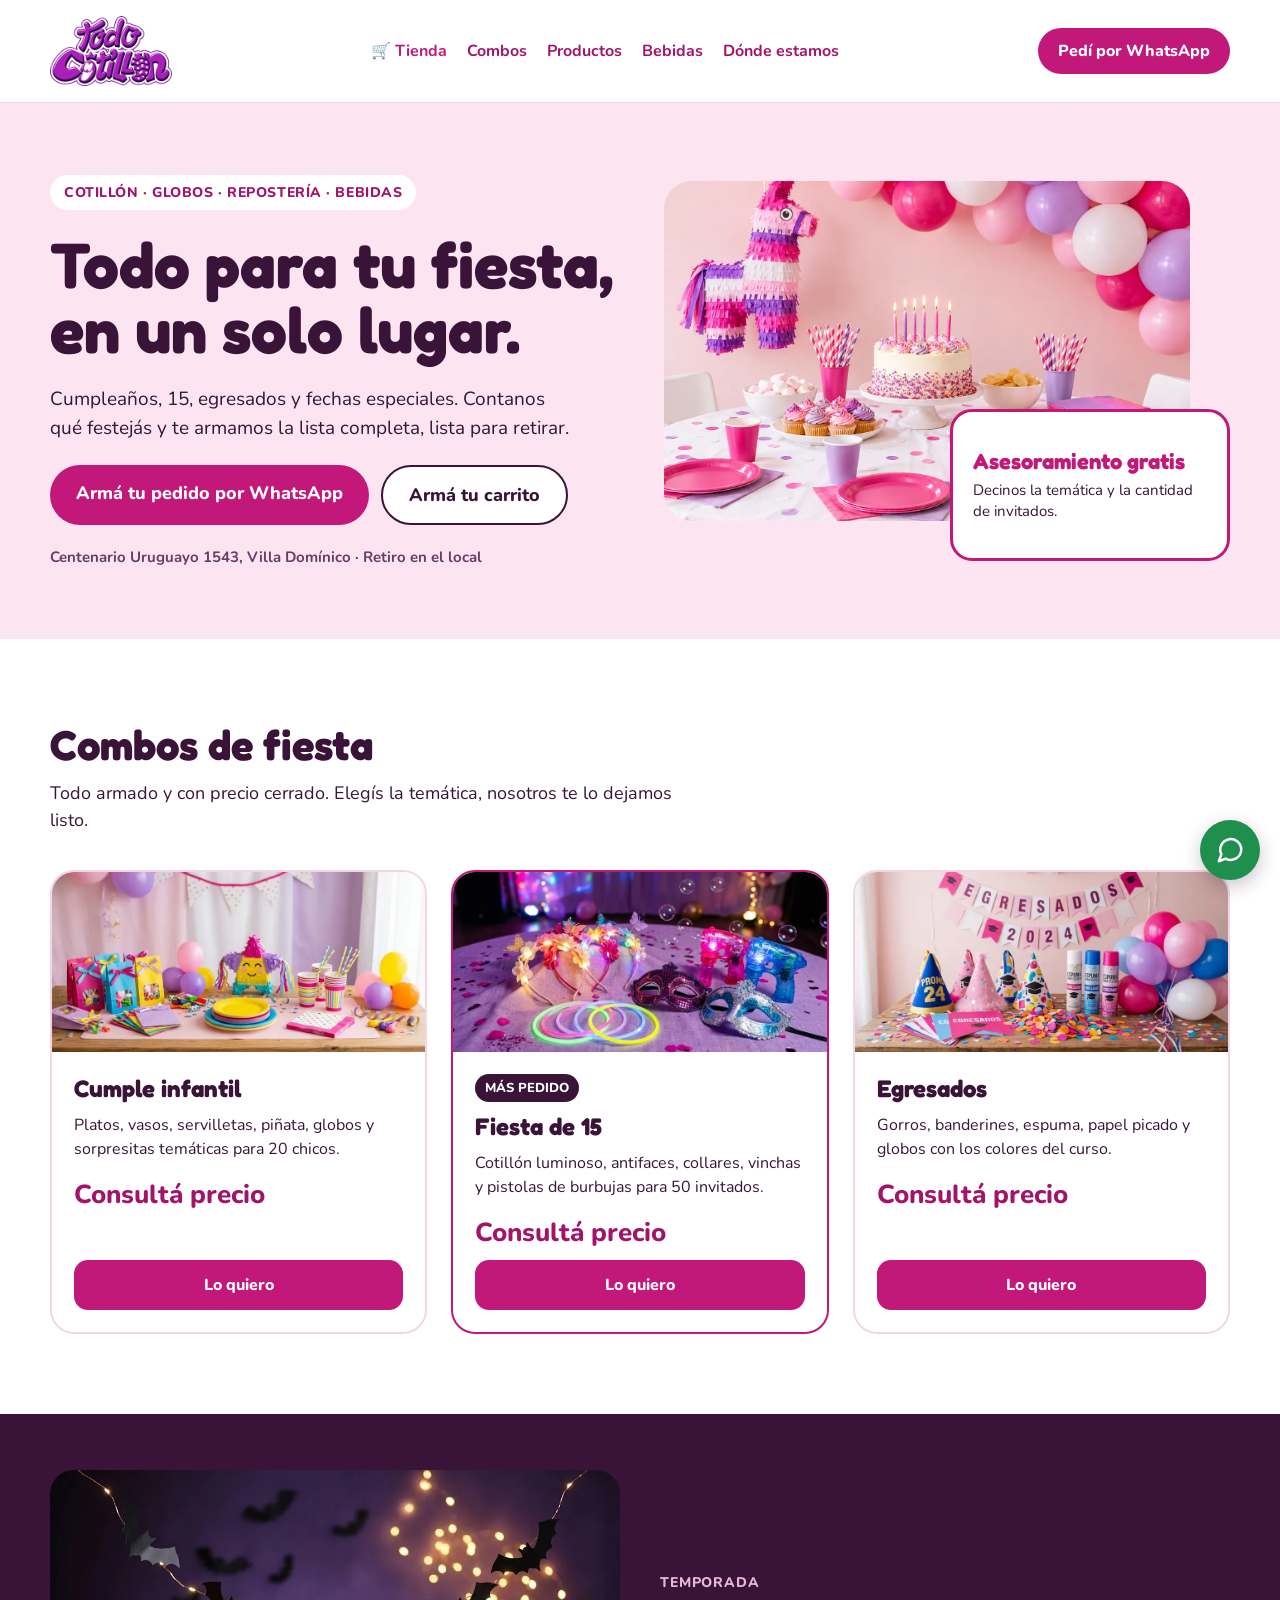
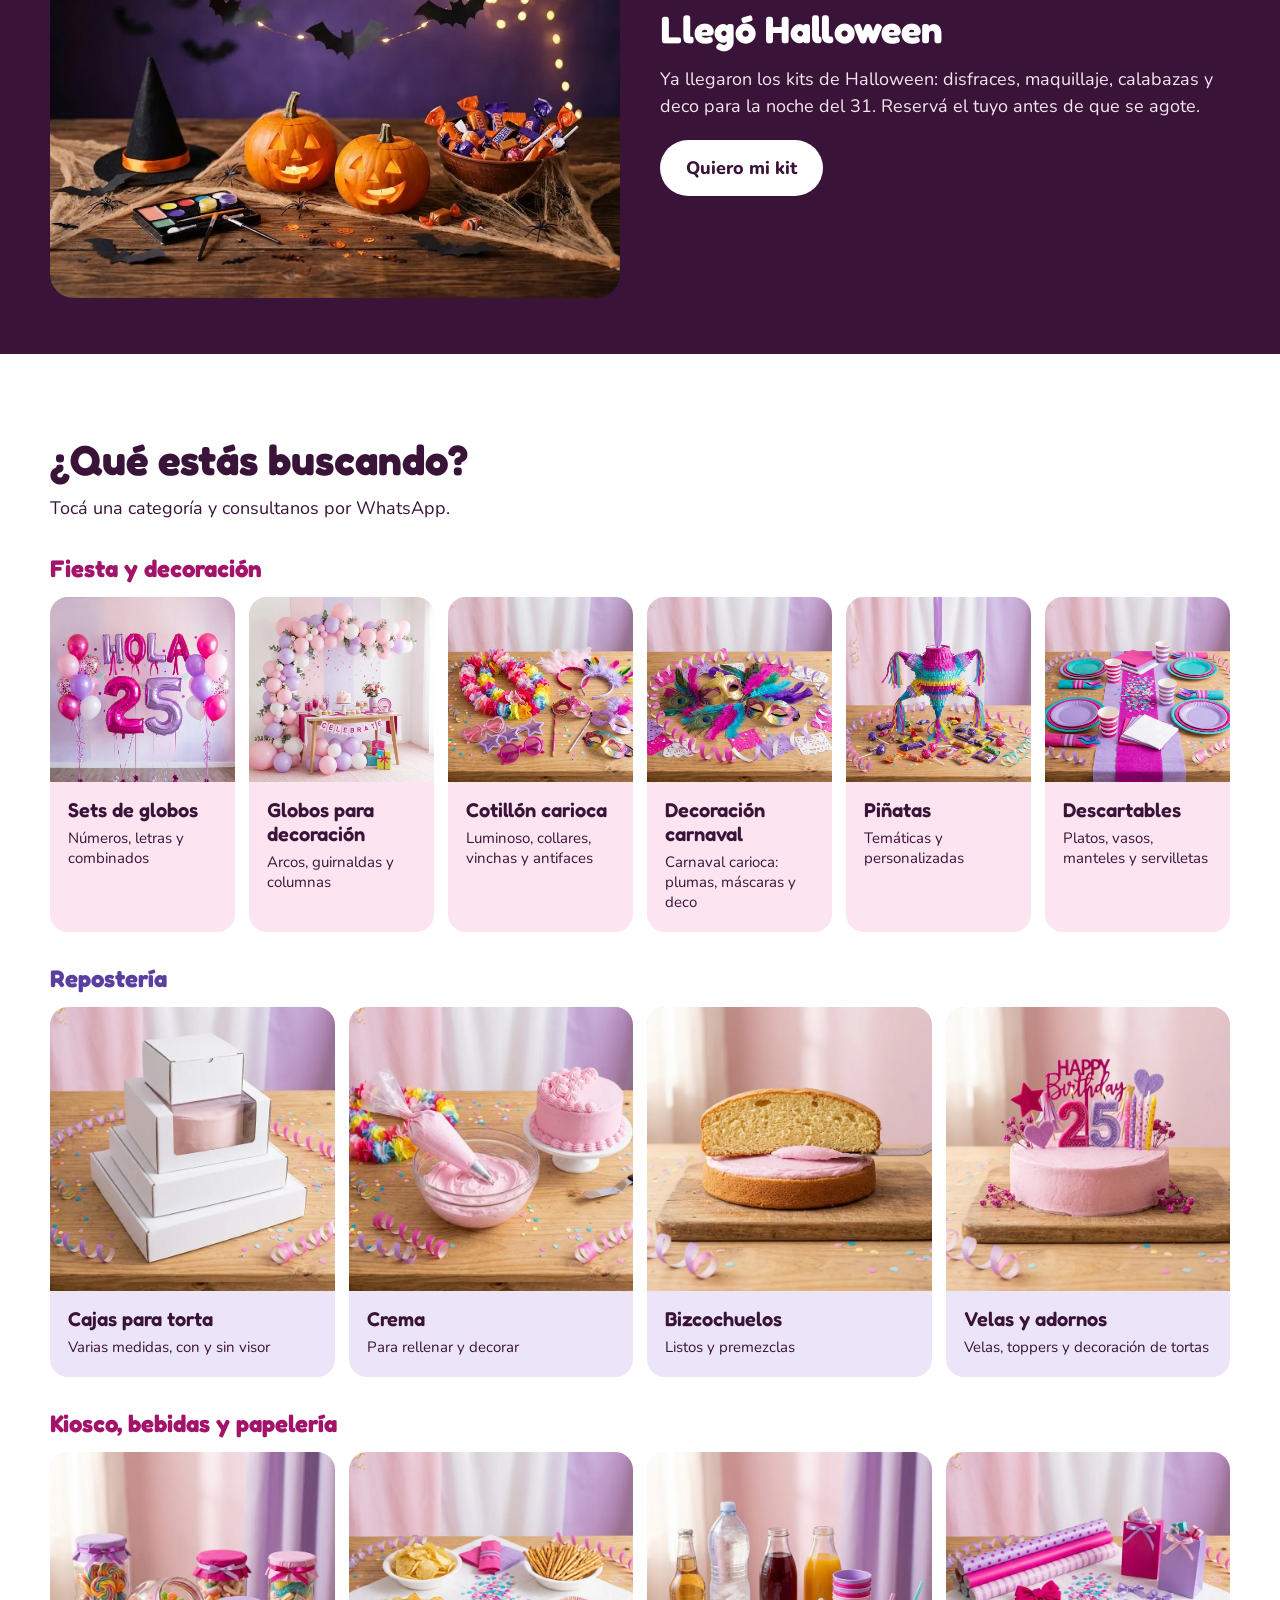
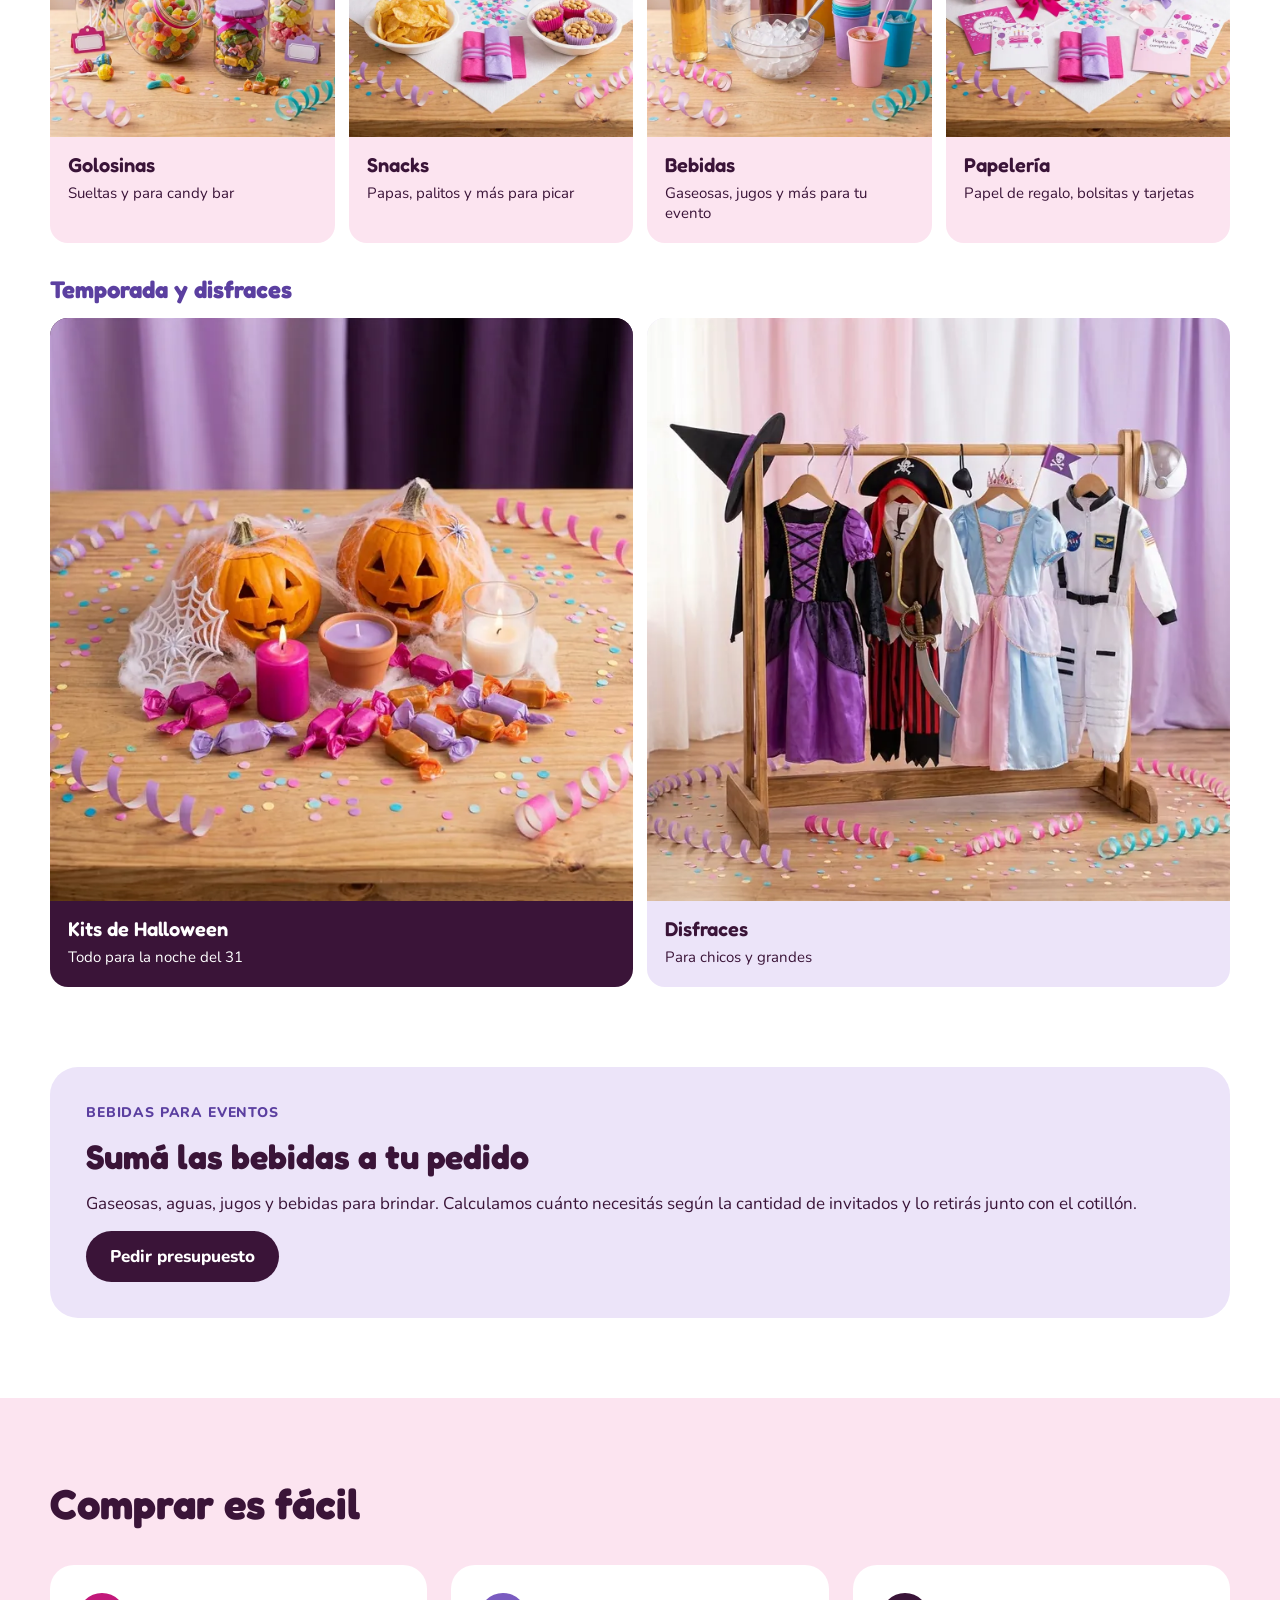
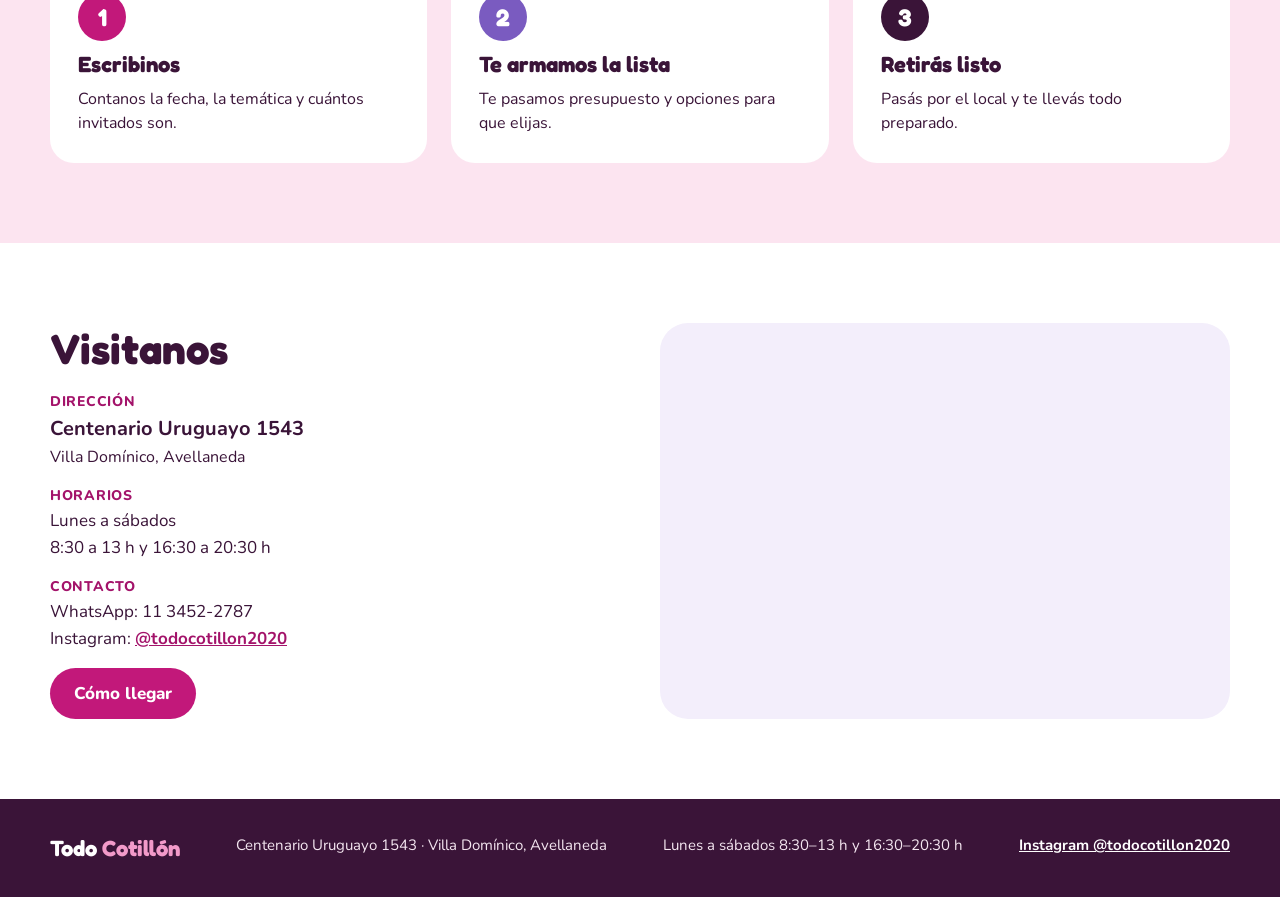
==== commit f32ae6ff: "Tienda con carrito y catálogo codificado; quitar venta mayorista - tienda.html: catálogo con present" ====
--- a/index.html
+++ b/index.html
@@ -4,10 +4,10 @@
 <meta charset="utf-8">
 <meta name="viewport" content="width=device-width, initial-scale=1">
 <title>Todo Cotillón | Cotillón, globos y repostería en Villa Domínico, Avellaneda</title>
-<meta name="description" content="Cotillón, globos, repostería, golosinas, bebidas, disfraces y venta mayorista en Villa Domínico, Avellaneda. Centenario Uruguayo 1543. Pedidos por WhatsApp 11 3452-2787.">
+<meta name="description" content="Cotillón, globos, repostería, golosinas, bebidas, disfraces y más en Villa Domínico, Avellaneda. Centenario Uruguayo 1543. Pedidos por WhatsApp 11 3452-2787.">
 <meta name="theme-color" content="#C2187A">
 <meta property="og:title" content="Todo Cotillón — Todo para tu fiesta">
-<meta property="og:description" content="Cotillón, globos, repostería, bebidas y venta mayorista en Villa Domínico, Avellaneda. Pedí por WhatsApp.">
+<meta property="og:description" content="Cotillón, globos, repostería, golosinas y bebidas en Villa Domínico, Avellaneda. Pedí por WhatsApp.">
 <meta property="og:image" content="img/portada.webp">
 <meta property="og:type" content="website">
 <link rel="icon" href="data:image/svg+xml,%3Csvg xmlns='http://www.w3.org/2000/svg' viewBox='0 0 40 40'%3E%3Ccircle cx='16' cy='15' r='11' fill='%23C2187A'/%3E%3Ccircle cx='27' cy='19' r='9' fill='%239B7FD4'/%3E%3C/svg%3E">
@@ -33,10 +33,10 @@
 <img src="img/logo.webp" alt="Todo Cotillón" width="122" height="70" style="height: 70px; width: auto; display: block">
 </a>
 <nav aria-label="Principal" style="display: flex; flex-wrap: wrap; gap: 4px 20px; font-weight: 700; font-size: 16px">
+<a href="tienda.html" style="text-decoration: none; padding: 10px 0; color: #C2187A">🛒 Tienda</a>
 <a href="#combos" style="text-decoration: none; padding: 10px 0">Combos</a>
 <a href="#categorias" style="text-decoration: none; padding: 10px 0">Productos</a>
 <a href="#bebidas" style="text-decoration: none; padding: 10px 0">Bebidas</a>
-<a href="#mayorista" style="text-decoration: none; padding: 10px 0">Mayorista</a>
 <a href="#ubicacion" style="text-decoration: none; padding: 10px 0">Dónde estamos</a>
 </nav>
 <a href="https://wa.me/5491134522787" style="background: #C2187A; color: #FFFFFF; text-decoration: none; font-weight: 800; padding: 12px 20px; border-radius: 999px; font-size: 16px">Pedí por WhatsApp</a>
@@ -46,12 +46,12 @@
 <section id="inicio" style="background: #FCE4F0">
 <div style="max-width: 1180px; margin: 0 auto; padding: 72px 20px; display: grid; grid-template-columns: repeat(auto-fit, minmax(300px, 1fr)); gap: 48px; align-items: center">
 <div style="display: flex; flex-direction: column; gap: 22px">
-<span style="align-self: flex-start; background: #FFFFFF; color: #A3136A; font-weight: 800; font-size: 14px; padding: 8px 14px; border-radius: 999px; letter-spacing: 0.04em">COTILLÓN · GLOBOS · BEBIDAS · MAYORISTA</span>
+<span style="align-self: flex-start; background: #FFFFFF; color: #A3136A; font-weight: 800; font-size: 14px; padding: 8px 14px; border-radius: 999px; letter-spacing: 0.04em">COTILLÓN · GLOBOS · REPOSTERÍA · BEBIDAS</span>
 <h1 style="margin: 0; font-family: 'Fredoka', sans-serif; font-size: clamp(40px, 6vw, 64px); line-height: 1.02; font-weight: 700">Todo para tu fiesta, en un solo lugar.</h1>
 <p style="margin: 0; font-size: 19px; line-height: 1.55; max-width: 520px">Cumpleaños, 15, egresados y fechas especiales. Contanos qué festejás y te armamos la lista completa, lista para retirar.</p>
 <div style="display: flex; flex-wrap: wrap; gap: 12px">
 <a href="https://wa.me/5491134522787" style="background: #C2187A; color: #FFFFFF; text-decoration: none; font-weight: 800; padding: 16px 26px; border-radius: 999px; font-size: 18px">Armá tu pedido por WhatsApp</a>
-<a href="#combos" style="background: #FFFFFF; color: #3A1438; text-decoration: none; font-weight: 800; padding: 16px 26px; border-radius: 999px; font-size: 18px; border: 2px solid #3A1438">Ver combos</a>
+<a href="tienda.html" style="background: #FFFFFF; color: #3A1438; text-decoration: none; font-weight: 800; padding: 16px 26px; border-radius: 999px; font-size: 18px; border: 2px solid #3A1438">Armá tu carrito</a>
 </div>
 <p style="margin: 0; font-size: 15px; font-weight: 700; color: #6B3B66">Centenario Uruguayo 1543, Villa Domínico · Retiro en el local</p>
 </div>
@@ -160,7 +160,6 @@
 <div style="display: grid; grid-template-columns: repeat(auto-fit, minmax(170px, 1fr)); gap: 14px">
 <a href="https://wa.me/5491134522787" style="text-decoration: none; color: #FFFFFF; background: #3A1438; border-radius: 18px; overflow: hidden; display: flex; flex-direction: column; box-sizing: border-box"><img src="img/kit-halloween.webp" loading="lazy" alt="Kit de Halloween con calabazas, telarañas, velas y caramelos en fucsia, lila y naranja" style="width: 100%; aspect-ratio: 1 / 1; object-fit: cover; display: block"><span style="display: flex; flex-direction: column; gap: 6px; padding: 16px 18px 20px"><span style="font-family: 'Fredoka', sans-serif; font-size: 20px; font-weight: 600">Kits de Halloween</span><span style="font-size: 15px">Todo para la noche del 31</span></span></a>
 <a href="https://wa.me/5491134522787" style="text-decoration: none; color: #3A1438; background: #ECE4F9; border-radius: 18px; overflow: hidden; display: flex; flex-direction: column; box-sizing: border-box"><img src="img/disfraces.webp" loading="lazy" alt="Perchero con disfraces infantiles de bruja, pirata, princesa y astronauta" style="width: 100%; aspect-ratio: 1 / 1; object-fit: cover; display: block"><span style="display: flex; flex-direction: column; gap: 6px; padding: 16px 18px 20px"><span style="font-family: 'Fredoka', sans-serif; font-size: 20px; font-weight: 600">Disfraces</span><span style="font-size: 15px">Para chicos y grandes</span></span></a>
-<a href="#mayorista" style="text-decoration: none; color: #FFFFFF; background: #7A5BC0; border-radius: 18px; overflow: hidden; display: flex; flex-direction: column; box-sizing: border-box"><img src="img/mayorista.webp" loading="lazy" alt="Estanterías con cajas y packs de cotillón, globos y descartables para venta mayorista" style="width: 100%; aspect-ratio: 1 / 1; object-fit: cover; display: block"><span style="display: flex; flex-direction: column; gap: 6px; padding: 16px 18px 20px"><span style="font-family: 'Fredoka', sans-serif; font-size: 20px; font-weight: 600">Venta mayorista</span><span style="font-size: 15px">Precios por cantidad para revendedores</span></span></a>
 </div>
 </div>
 </div>
@@ -173,12 +172,6 @@
 <h2 style="margin: 0; font-family: 'Fredoka', sans-serif; font-size: 34px; font-weight: 700">Sumá las bebidas a tu pedido</h2>
 <p style="margin: 0; font-size: 17px; line-height: 1.55">Gaseosas, aguas, jugos y bebidas para brindar. Calculamos cuánto necesitás según la cantidad de invitados y lo retirás junto con el cotillón.</p>
 <a href="https://wa.me/5491134522787" style="align-self: flex-start; background: #3A1438; color: #FFFFFF; text-decoration: none; font-weight: 800; padding: 14px 24px; border-radius: 999px; font-size: 17px">Pedir presupuesto</a>
-</div>
-<div id="mayorista" style="background: #C2187A; color: #FFFFFF; border-radius: 28px; padding: 36px; display: flex; flex-direction: column; gap: 14px">
-<span style="font-weight: 800; font-size: 14px; color: #FFE3F1; letter-spacing: 0.06em">VENTA MAYORISTA</span>
-<h2 style="margin: 0; font-family: 'Fredoka', sans-serif; font-size: 34px; font-weight: 700">¿Revendés o organizás eventos?</h2>
-<p style="margin: 0; font-size: 17px; line-height: 1.55">Precios especiales por cantidad para comercios, salones, animadores y organizadores. Pedí la lista mayorista.</p>
-<a href="https://wa.me/5491134522787" style="align-self: flex-start; background: #FFFFFF; color: #A3136A; text-decoration: none; font-weight: 800; padding: 14px 24px; border-radius: 999px; font-size: 17px">Quiero la lista mayorista</a>
 </div>
 </div>
 </section>
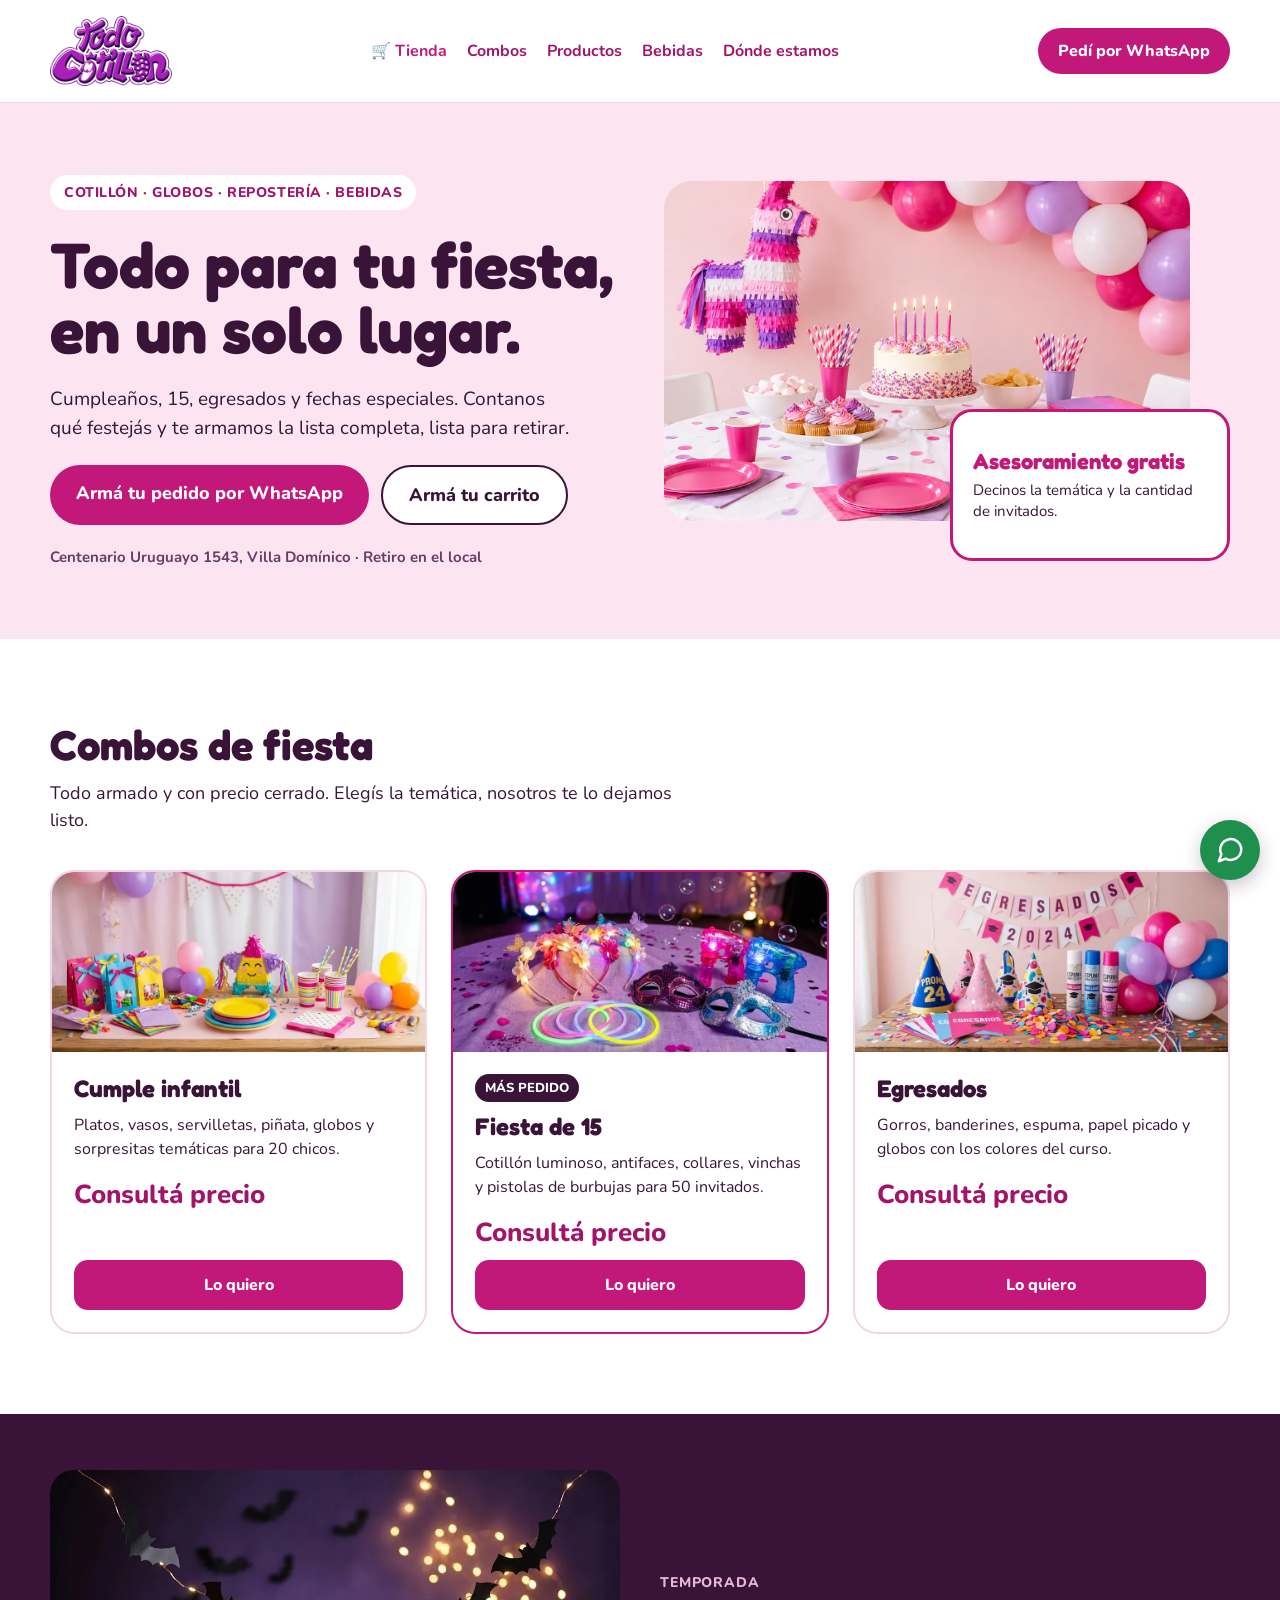
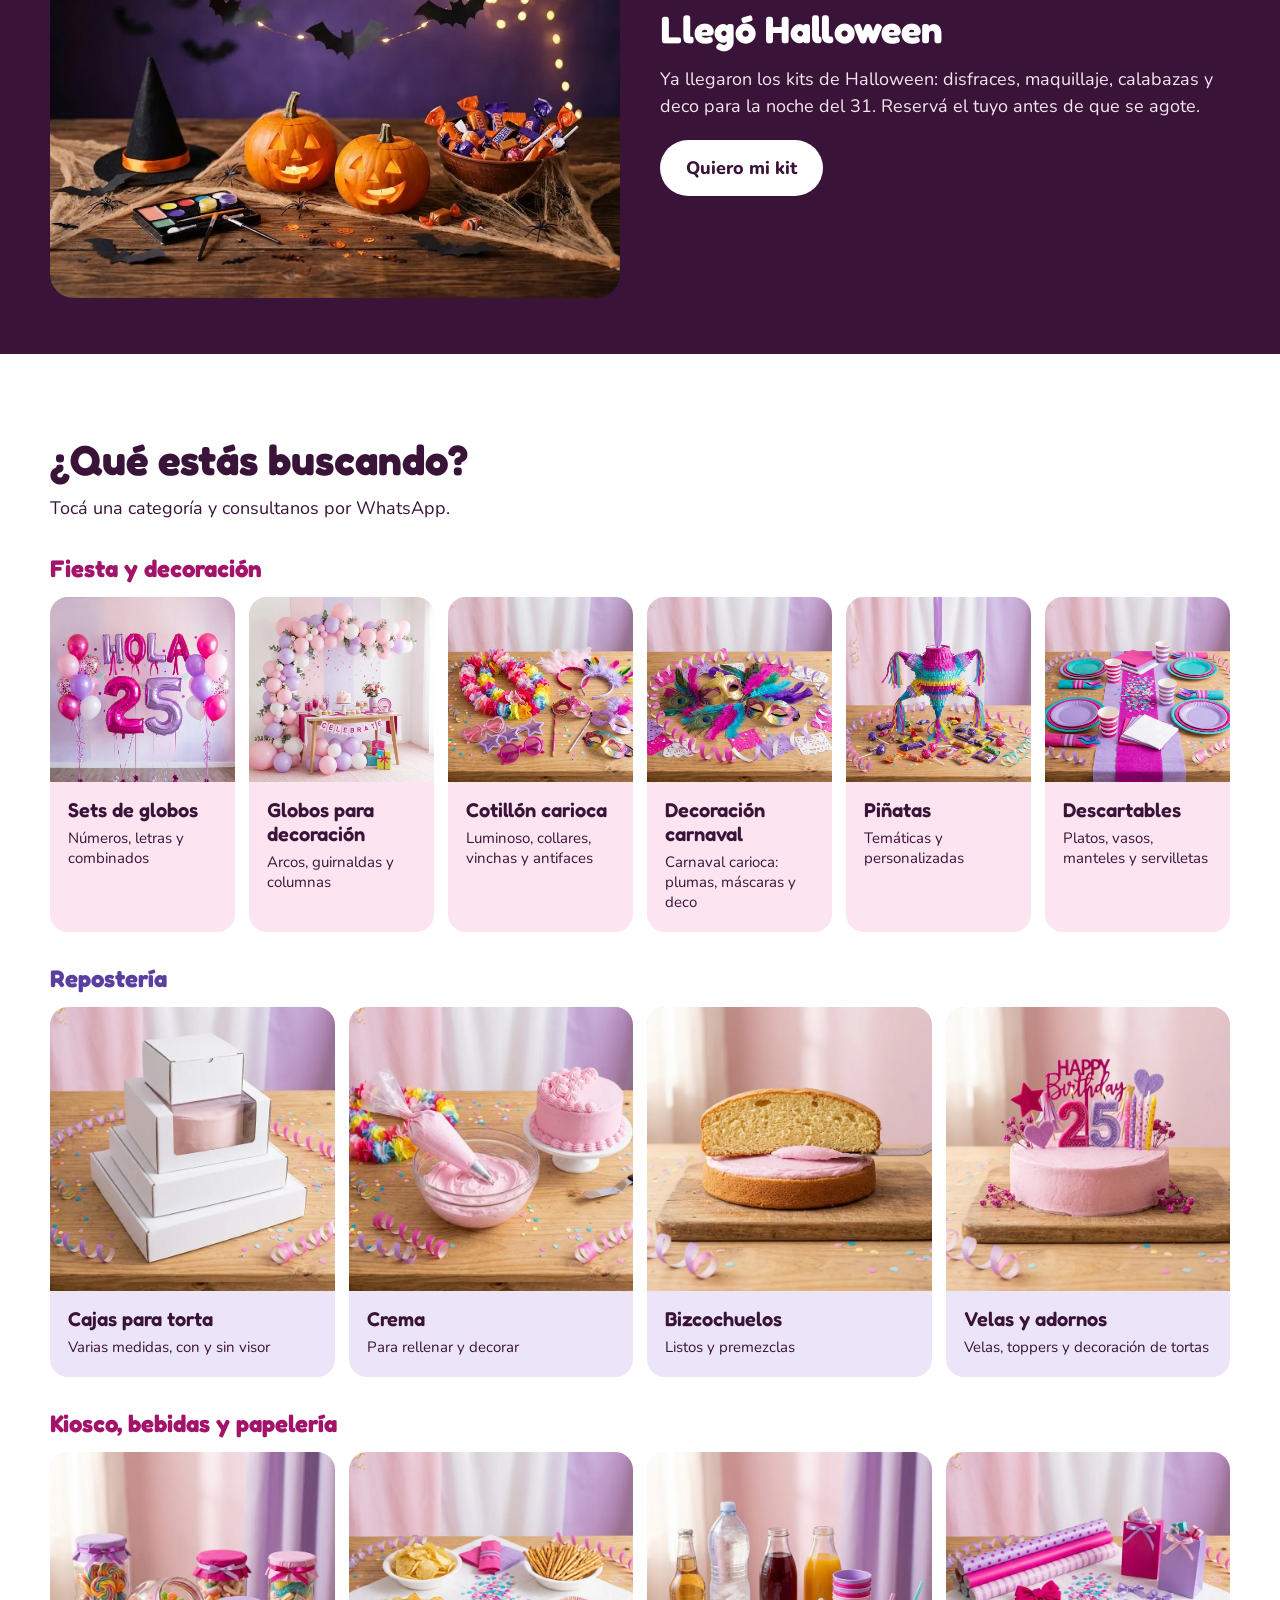
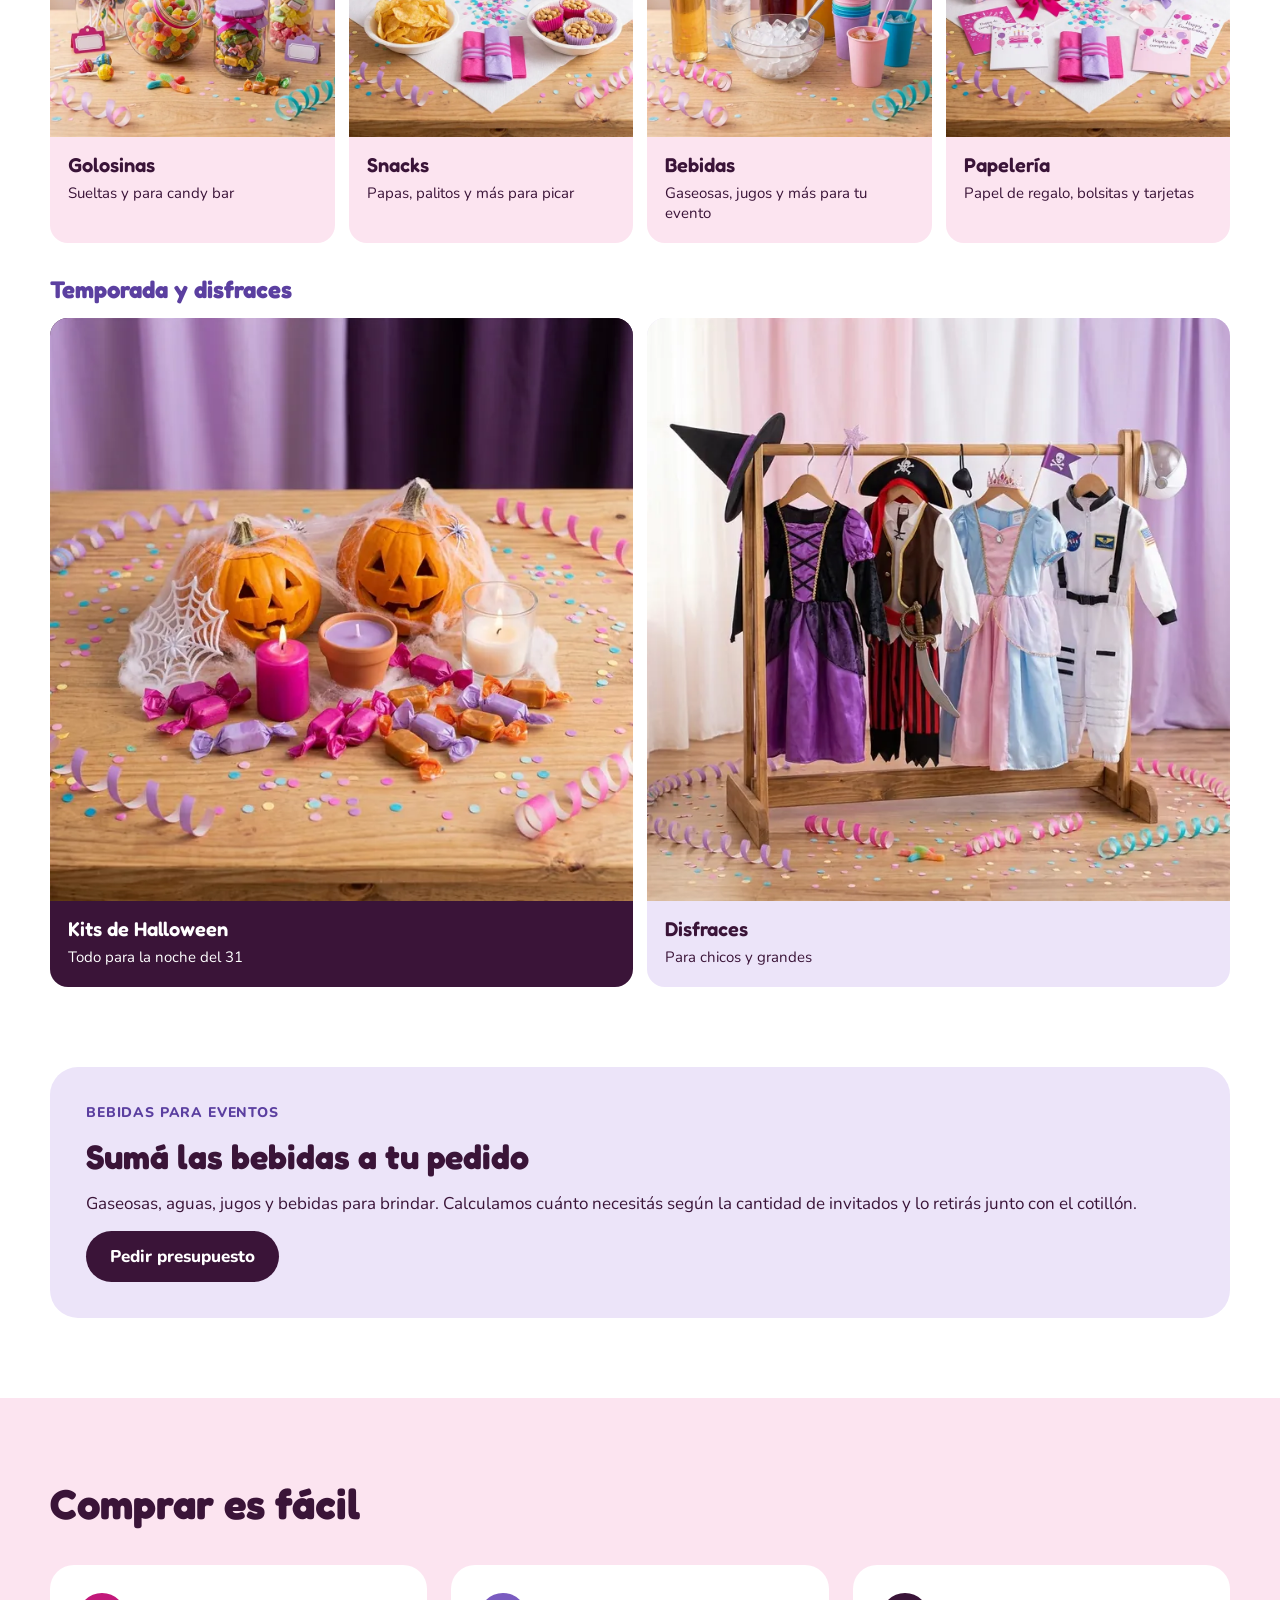
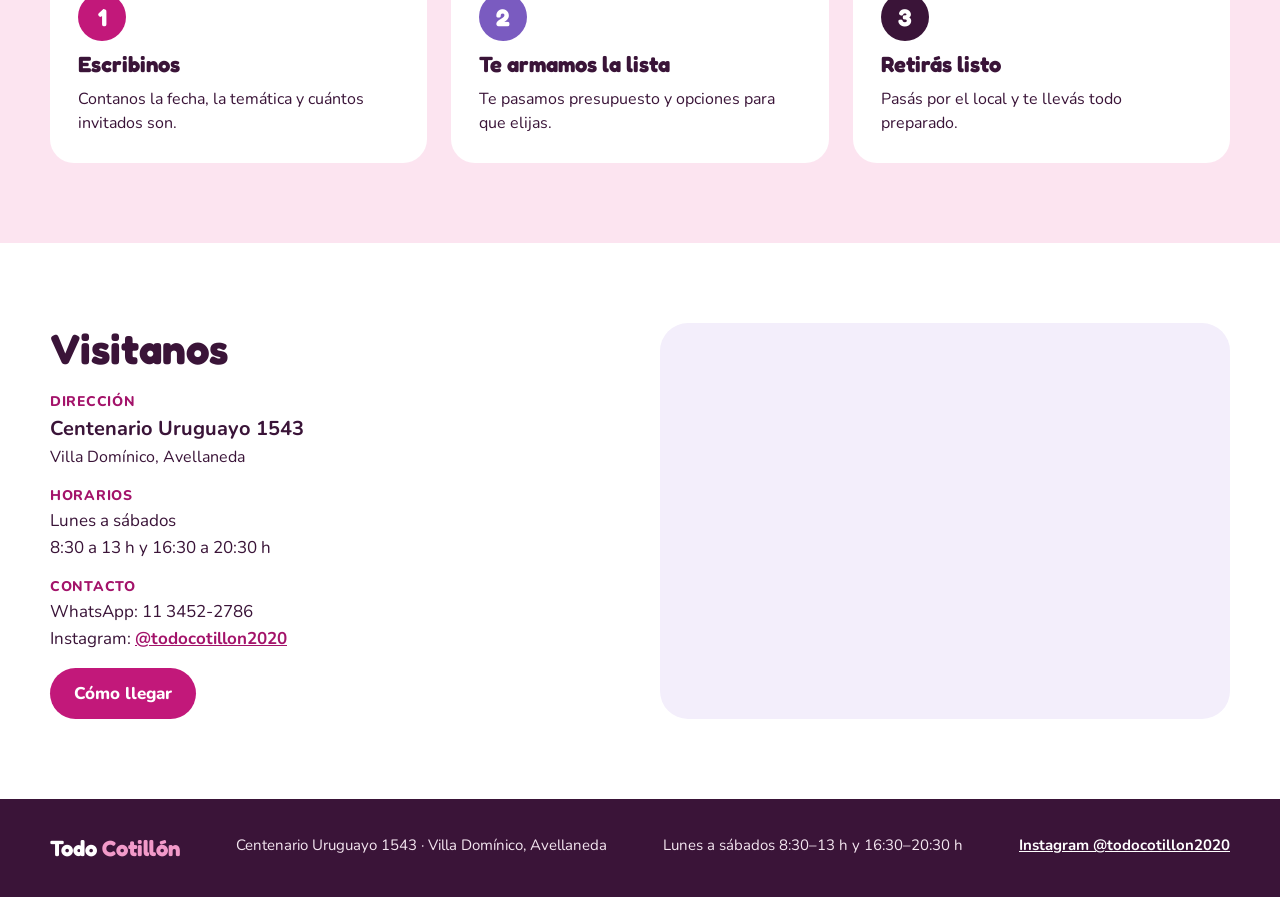
==== commit 380d567b: "Corregir número de WhatsApp: 11 3452-2786 Co-Authored-By: Claude Opus 5.5 <noreply@anthropic.com>" ====
--- a/index.html
+++ b/index.html
@@ -4,7 +4,7 @@
 <meta charset="utf-8">
 <meta name="viewport" content="width=device-width, initial-scale=1">
 <title>Todo Cotillón | Cotillón, globos y repostería en Villa Domínico, Avellaneda</title>
-<meta name="description" content="Cotillón, globos, repostería, golosinas, bebidas, disfraces y más en Villa Domínico, Avellaneda. Centenario Uruguayo 1543. Pedidos por WhatsApp 11 3452-2787.">
+<meta name="description" content="Cotillón, globos, repostería, golosinas, bebidas, disfraces y más en Villa Domínico, Avellaneda. Centenario Uruguayo 1543. Pedidos por WhatsApp 11 3452-2786.">
 <meta name="theme-color" content="#C2187A">
 <meta property="og:title" content="Todo Cotillón — Todo para tu fiesta">
 <meta property="og:description" content="Cotillón, globos, repostería, golosinas y bebidas en Villa Domínico, Avellaneda. Pedí por WhatsApp.">
@@ -21,7 +21,7 @@
 img{max-width:100%}
 </style>
 <script type="application/ld+json">
-{"@context":"https://schema.org","@type":"Store","name":"Todo Cotillón","telephone":"+54 9 11 3452-2787","address":{"@type":"PostalAddress","streetAddress":"Centenario Uruguayo 1543","addressLocality":"Villa Domínico, Avellaneda","addressRegion":"Buenos Aires","addressCountry":"AR"},"openingHours":["Mo-Sa 08:30-13:00","Mo-Sa 16:30-20:30"],"sameAs":["https://www.instagram.com/todocotillon2020"]}
+{"@context":"https://schema.org","@type":"Store","name":"Todo Cotillón","telephone":"+54 9 11 3452-2786","address":{"@type":"PostalAddress","streetAddress":"Centenario Uruguayo 1543","addressLocality":"Villa Domínico, Avellaneda","addressRegion":"Buenos Aires","addressCountry":"AR"},"openingHours":["Mo-Sa 08:30-13:00","Mo-Sa 16:30-20:30"],"sameAs":["https://www.instagram.com/todocotillon2020"]}
 </script>
 </head>
 <body>
@@ -39,7 +39,7 @@
 <a href="#bebidas" style="text-decoration: none; padding: 10px 0">Bebidas</a>
 <a href="#ubicacion" style="text-decoration: none; padding: 10px 0">Dónde estamos</a>
 </nav>
-<a href="https://wa.me/5491134522787" style="background: #C2187A; color: #FFFFFF; text-decoration: none; font-weight: 800; padding: 12px 20px; border-radius: 999px; font-size: 16px">Pedí por WhatsApp</a>
+<a href="https://wa.me/5491134522786" style="background: #C2187A; color: #FFFFFF; text-decoration: none; font-weight: 800; padding: 12px 20px; border-radius: 999px; font-size: 16px">Pedí por WhatsApp</a>
 </div>
 </header>
 
@@ -50,7 +50,7 @@
 <h1 style="margin: 0; font-family: 'Fredoka', sans-serif; font-size: clamp(40px, 6vw, 64px); line-height: 1.02; font-weight: 700">Todo para tu fiesta, en un solo lugar.</h1>
 <p style="margin: 0; font-size: 19px; line-height: 1.55; max-width: 520px">Cumpleaños, 15, egresados y fechas especiales. Contanos qué festejás y te armamos la lista completa, lista para retirar.</p>
 <div style="display: flex; flex-wrap: wrap; gap: 12px">
-<a href="https://wa.me/5491134522787" style="background: #C2187A; color: #FFFFFF; text-decoration: none; font-weight: 800; padding: 16px 26px; border-radius: 999px; font-size: 18px">Armá tu pedido por WhatsApp</a>
+<a href="https://wa.me/5491134522786" style="background: #C2187A; color: #FFFFFF; text-decoration: none; font-weight: 800; padding: 16px 26px; border-radius: 999px; font-size: 18px">Armá tu pedido por WhatsApp</a>
 <a href="tienda.html" style="background: #FFFFFF; color: #3A1438; text-decoration: none; font-weight: 800; padding: 16px 26px; border-radius: 999px; font-size: 18px; border: 2px solid #3A1438">Armá tu carrito</a>
 </div>
 <p style="margin: 0; font-size: 15px; font-weight: 700; color: #6B3B66">Centenario Uruguayo 1543, Villa Domínico · Retiro en el local</p>
@@ -78,7 +78,7 @@
 <h3 style="margin: 0; font-family: 'Fredoka', sans-serif; font-size: 24px">Cumple infantil</h3>
 <p style="margin: 0; font-size: 16px; line-height: 1.5">Platos, vasos, servilletas, piñata, globos y sorpresitas temáticas para 20 chicos.</p>
 <p style="margin: 6px 0 0; font-size: 26px; font-weight: 800; color: #A3136A">Consultá precio</p>
-<a href="https://wa.me/5491134522787" style="margin-top: auto; text-align: center; background: #C2187A; color: #FFFFFF; text-decoration: none; font-weight: 800; padding: 14px; border-radius: 14px">Lo quiero</a>
+<a href="https://wa.me/5491134522786" style="margin-top: auto; text-align: center; background: #C2187A; color: #FFFFFF; text-decoration: none; font-weight: 800; padding: 14px; border-radius: 14px">Lo quiero</a>
 </div>
 </article>
 <article style="border: 2px solid #C2187A; border-radius: 24px; overflow: hidden; display: flex; flex-direction: column">
@@ -88,7 +88,7 @@
 <h3 style="margin: 0; font-family: 'Fredoka', sans-serif; font-size: 24px">Fiesta de 15</h3>
 <p style="margin: 0; font-size: 16px; line-height: 1.5">Cotillón luminoso, antifaces, collares, vinchas y pistolas de burbujas para 50 invitados.</p>
 <p style="margin: 6px 0 0; font-size: 26px; font-weight: 800; color: #A3136A">Consultá precio</p>
-<a href="https://wa.me/5491134522787" style="margin-top: auto; text-align: center; background: #C2187A; color: #FFFFFF; text-decoration: none; font-weight: 800; padding: 14px; border-radius: 14px">Lo quiero</a>
+<a href="https://wa.me/5491134522786" style="margin-top: auto; text-align: center; background: #C2187A; color: #FFFFFF; text-decoration: none; font-weight: 800; padding: 14px; border-radius: 14px">Lo quiero</a>
 </div>
 </article>
 <article style="border: 2px solid #F3D6E6; border-radius: 24px; overflow: hidden; display: flex; flex-direction: column">
@@ -97,7 +97,7 @@
 <h3 style="margin: 0; font-family: 'Fredoka', sans-serif; font-size: 24px">Egresados</h3>
 <p style="margin: 0; font-size: 16px; line-height: 1.5">Gorros, banderines, espuma, papel picado y globos con los colores del curso.</p>
 <p style="margin: 6px 0 0; font-size: 26px; font-weight: 800; color: #A3136A">Consultá precio</p>
-<a href="https://wa.me/5491134522787" style="margin-top: auto; text-align: center; background: #C2187A; color: #FFFFFF; text-decoration: none; font-weight: 800; padding: 14px; border-radius: 14px">Lo quiero</a>
+<a href="https://wa.me/5491134522786" style="margin-top: auto; text-align: center; background: #C2187A; color: #FFFFFF; text-decoration: none; font-weight: 800; padding: 14px; border-radius: 14px">Lo quiero</a>
 </div>
 </article>
 </div>
@@ -111,7 +111,7 @@
 <span style="font-weight: 800; color: #E9B8D6; font-size: 14px; letter-spacing: 0.06em">TEMPORADA</span>
 <h2 style="margin: 0; font-family: 'Fredoka', sans-serif; font-size: 38px; font-weight: 700">Llegó Halloween</h2>
 <p style="margin: 0; font-size: 18px; line-height: 1.5; color: #F4E6F0">Ya llegaron los kits de Halloween: disfraces, maquillaje, calabazas y deco para la noche del 31. Reservá el tuyo antes de que se agote.</p>
-<a href="https://wa.me/5491134522787" style="margin-top: 6px; background: #FFFFFF; color: #3A1438; text-decoration: none; font-weight: 800; padding: 16px 26px; border-radius: 999px; font-size: 18px">Quiero mi kit</a>
+<a href="https://wa.me/5491134522786" style="margin-top: 6px; background: #FFFFFF; color: #3A1438; text-decoration: none; font-weight: 800; padding: 16px 26px; border-radius: 999px; font-size: 18px">Quiero mi kit</a>
 </div>
 </div>
 </section>
@@ -126,40 +126,40 @@
 <div style="display: flex; flex-direction: column; gap: 14px">
 <h3 style="margin: 0; font-family: 'Fredoka', sans-serif; font-size: 24px; color: #A3136A">Fiesta y decoración</h3>
 <div style="display: grid; grid-template-columns: repeat(auto-fit, minmax(170px, 1fr)); gap: 14px">
-<a href="https://wa.me/5491134522787" style="text-decoration: none; color: #3A1438; background: #FCE4F0; border-radius: 18px; overflow: hidden; display: flex; flex-direction: column; box-sizing: border-box"><img src="img/sets-globos.webp" loading="lazy" alt="Set de globos metalizados con letras y números en fucsia y lila" style="width: 100%; aspect-ratio: 1 / 1; object-fit: cover; display: block"><span style="display: flex; flex-direction: column; gap: 6px; padding: 16px 18px 20px"><span style="font-family: 'Fredoka', sans-serif; font-size: 20px; font-weight: 600">Sets de globos</span><span style="font-size: 15px">Números, letras y combinados</span></span></a>
-<a href="https://wa.me/5491134522787" style="text-decoration: none; color: #3A1438; background: #FCE4F0; border-radius: 18px; overflow: hidden; display: flex; flex-direction: column; box-sizing: border-box"><img src="img/globos-decoracion.webp" loading="lazy" alt="Arco de globos rosa, lila y blanco decorando una mesa dulce" style="width: 100%; aspect-ratio: 1 / 1; object-fit: cover; display: block"><span style="display: flex; flex-direction: column; gap: 6px; padding: 16px 18px 20px"><span style="font-family: 'Fredoka', sans-serif; font-size: 20px; font-weight: 600">Globos para decoración</span><span style="font-size: 15px">Arcos, guirnaldas y columnas</span></span></a>
-<a href="https://wa.me/5491134522787" style="text-decoration: none; color: #3A1438; background: #FCE4F0; border-radius: 18px; overflow: hidden; display: flex; flex-direction: column; box-sizing: border-box"><img src="img/cotillon-carioca.webp" loading="lazy" alt="Cotillón carioca: collar hawaiano, vinchas con plumas, anteojos divertidos y antifaces" style="width: 100%; aspect-ratio: 1 / 1; object-fit: cover; display: block"><span style="display: flex; flex-direction: column; gap: 6px; padding: 16px 18px 20px"><span style="font-family: 'Fredoka', sans-serif; font-size: 20px; font-weight: 600">Cotillón carioca</span><span style="font-size: 15px">Luminoso, collares, vinchas y antifaces</span></span></a>
-<a href="https://wa.me/5491134522787" style="text-decoration: none; color: #3A1438; background: #FCE4F0; border-radius: 18px; overflow: hidden; display: flex; flex-direction: column; box-sizing: border-box"><img src="img/carnaval.webp" loading="lazy" alt="Decoración de carnaval: máscaras venecianas, plumas, serpentinas y papel picado" style="width: 100%; aspect-ratio: 1 / 1; object-fit: cover; display: block"><span style="display: flex; flex-direction: column; gap: 6px; padding: 16px 18px 20px"><span style="font-family: 'Fredoka', sans-serif; font-size: 20px; font-weight: 600">Decoración carnaval</span><span style="font-size: 15px">Carnaval carioca: plumas, máscaras y deco</span></span></a>
-<a href="https://wa.me/5491134522787" style="text-decoration: none; color: #3A1438; background: #FCE4F0; border-radius: 18px; overflow: hidden; display: flex; flex-direction: column; box-sizing: border-box"><img src="img/pinatas.webp" loading="lazy" alt="Piñata estrella de colores colgando, con golosinas alrededor" style="width: 100%; aspect-ratio: 1 / 1; object-fit: cover; display: block"><span style="display: flex; flex-direction: column; gap: 6px; padding: 16px 18px 20px"><span style="font-family: 'Fredoka', sans-serif; font-size: 20px; font-weight: 600">Piñatas</span><span style="font-size: 15px">Temáticas y personalizadas</span></span></a>
-<a href="https://wa.me/5491134522787" style="text-decoration: none; color: #3A1438; background: #FCE4F0; border-radius: 18px; overflow: hidden; display: flex; flex-direction: column; box-sizing: border-box"><img src="img/descartables.webp" loading="lazy" alt="Mesa con platos, vasos, servilletas y camino de mesa descartables en fucsia, lila y turquesa" style="width: 100%; aspect-ratio: 1 / 1; object-fit: cover; display: block"><span style="display: flex; flex-direction: column; gap: 6px; padding: 16px 18px 20px"><span style="font-family: 'Fredoka', sans-serif; font-size: 20px; font-weight: 600">Descartables</span><span style="font-size: 15px">Platos, vasos, manteles y servilletas</span></span></a>
+<a href="https://wa.me/5491134522786" style="text-decoration: none; color: #3A1438; background: #FCE4F0; border-radius: 18px; overflow: hidden; display: flex; flex-direction: column; box-sizing: border-box"><img src="img/sets-globos.webp" loading="lazy" alt="Set de globos metalizados con letras y números en fucsia y lila" style="width: 100%; aspect-ratio: 1 / 1; object-fit: cover; display: block"><span style="display: flex; flex-direction: column; gap: 6px; padding: 16px 18px 20px"><span style="font-family: 'Fredoka', sans-serif; font-size: 20px; font-weight: 600">Sets de globos</span><span style="font-size: 15px">Números, letras y combinados</span></span></a>
+<a href="https://wa.me/5491134522786" style="text-decoration: none; color: #3A1438; background: #FCE4F0; border-radius: 18px; overflow: hidden; display: flex; flex-direction: column; box-sizing: border-box"><img src="img/globos-decoracion.webp" loading="lazy" alt="Arco de globos rosa, lila y blanco decorando una mesa dulce" style="width: 100%; aspect-ratio: 1 / 1; object-fit: cover; display: block"><span style="display: flex; flex-direction: column; gap: 6px; padding: 16px 18px 20px"><span style="font-family: 'Fredoka', sans-serif; font-size: 20px; font-weight: 600">Globos para decoración</span><span style="font-size: 15px">Arcos, guirnaldas y columnas</span></span></a>
+<a href="https://wa.me/5491134522786" style="text-decoration: none; color: #3A1438; background: #FCE4F0; border-radius: 18px; overflow: hidden; display: flex; flex-direction: column; box-sizing: border-box"><img src="img/cotillon-carioca.webp" loading="lazy" alt="Cotillón carioca: collar hawaiano, vinchas con plumas, anteojos divertidos y antifaces" style="width: 100%; aspect-ratio: 1 / 1; object-fit: cover; display: block"><span style="display: flex; flex-direction: column; gap: 6px; padding: 16px 18px 20px"><span style="font-family: 'Fredoka', sans-serif; font-size: 20px; font-weight: 600">Cotillón carioca</span><span style="font-size: 15px">Luminoso, collares, vinchas y antifaces</span></span></a>
+<a href="https://wa.me/5491134522786" style="text-decoration: none; color: #3A1438; background: #FCE4F0; border-radius: 18px; overflow: hidden; display: flex; flex-direction: column; box-sizing: border-box"><img src="img/carnaval.webp" loading="lazy" alt="Decoración de carnaval: máscaras venecianas, plumas, serpentinas y papel picado" style="width: 100%; aspect-ratio: 1 / 1; object-fit: cover; display: block"><span style="display: flex; flex-direction: column; gap: 6px; padding: 16px 18px 20px"><span style="font-family: 'Fredoka', sans-serif; font-size: 20px; font-weight: 600">Decoración carnaval</span><span style="font-size: 15px">Carnaval carioca: plumas, máscaras y deco</span></span></a>
+<a href="https://wa.me/5491134522786" style="text-decoration: none; color: #3A1438; background: #FCE4F0; border-radius: 18px; overflow: hidden; display: flex; flex-direction: column; box-sizing: border-box"><img src="img/pinatas.webp" loading="lazy" alt="Piñata estrella de colores colgando, con golosinas alrededor" style="width: 100%; aspect-ratio: 1 / 1; object-fit: cover; display: block"><span style="display: flex; flex-direction: column; gap: 6px; padding: 16px 18px 20px"><span style="font-family: 'Fredoka', sans-serif; font-size: 20px; font-weight: 600">Piñatas</span><span style="font-size: 15px">Temáticas y personalizadas</span></span></a>
+<a href="https://wa.me/5491134522786" style="text-decoration: none; color: #3A1438; background: #FCE4F0; border-radius: 18px; overflow: hidden; display: flex; flex-direction: column; box-sizing: border-box"><img src="img/descartables.webp" loading="lazy" alt="Mesa con platos, vasos, servilletas y camino de mesa descartables en fucsia, lila y turquesa" style="width: 100%; aspect-ratio: 1 / 1; object-fit: cover; display: block"><span style="display: flex; flex-direction: column; gap: 6px; padding: 16px 18px 20px"><span style="font-family: 'Fredoka', sans-serif; font-size: 20px; font-weight: 600">Descartables</span><span style="font-size: 15px">Platos, vasos, manteles y servilletas</span></span></a>
 </div>
 </div>
 
 <div style="display: flex; flex-direction: column; gap: 14px">
 <h3 style="margin: 0; font-family: 'Fredoka', sans-serif; font-size: 24px; color: #5B3FA0">Repostería</h3>
 <div style="display: grid; grid-template-columns: repeat(auto-fit, minmax(170px, 1fr)); gap: 14px">
-<a href="https://wa.me/5491134522787" style="text-decoration: none; color: #3A1438; background: #ECE4F9; border-radius: 18px; overflow: hidden; display: flex; flex-direction: column; box-sizing: border-box"><img src="img/cajas-torta.webp" loading="lazy" alt="Cajas blancas para torta de distintas medidas apiladas, una con visor" style="width: 100%; aspect-ratio: 1 / 1; object-fit: cover; display: block"><span style="display: flex; flex-direction: column; gap: 6px; padding: 16px 18px 20px"><span style="font-family: 'Fredoka', sans-serif; font-size: 20px; font-weight: 600">Cajas para torta</span><span style="font-size: 15px">Varias medidas, con y sin visor</span></span></a>
-<a href="https://wa.me/5491134522787" style="text-decoration: none; color: #3A1438; background: #ECE4F9; border-radius: 18px; overflow: hidden; display: flex; flex-direction: column; box-sizing: border-box"><img src="img/crema.webp" loading="lazy" alt="Bowl con crema rosa y manga pastelera junto a una torta decorada" style="width: 100%; aspect-ratio: 1 / 1; object-fit: cover; display: block"><span style="display: flex; flex-direction: column; gap: 6px; padding: 16px 18px 20px"><span style="font-family: 'Fredoka', sans-serif; font-size: 20px; font-weight: 600">Crema</span><span style="font-size: 15px">Para rellenar y decorar</span></span></a>
-<a href="https://wa.me/5491134522787" style="text-decoration: none; color: #3A1438; background: #ECE4F9; border-radius: 18px; overflow: hidden; display: flex; flex-direction: column; box-sizing: border-box"><img src="img/bizcochuelos.webp" loading="lazy" alt="Bizcochuelo esponjoso cortado al medio y relleno con crema rosa" style="width: 100%; aspect-ratio: 1 / 1; object-fit: cover; display: block"><span style="display: flex; flex-direction: column; gap: 6px; padding: 16px 18px 20px"><span style="font-family: 'Fredoka', sans-serif; font-size: 20px; font-weight: 600">Bizcochuelos</span><span style="font-size: 15px">Listos y premezclas</span></span></a>
-<a href="https://wa.me/5491134522787" style="text-decoration: none; color: #3A1438; background: #ECE4F9; border-radius: 18px; overflow: hidden; display: flex; flex-direction: column; box-sizing: border-box"><img src="img/velas.webp" loading="lazy" alt="Torta rosa con velas de números, velitas de colores y toppers decorativos" style="width: 100%; aspect-ratio: 1 / 1; object-fit: cover; display: block"><span style="display: flex; flex-direction: column; gap: 6px; padding: 16px 18px 20px"><span style="font-family: 'Fredoka', sans-serif; font-size: 20px; font-weight: 600">Velas y adornos</span><span style="font-size: 15px">Velas, toppers y decoración de tortas</span></span></a>
+<a href="https://wa.me/5491134522786" style="text-decoration: none; color: #3A1438; background: #ECE4F9; border-radius: 18px; overflow: hidden; display: flex; flex-direction: column; box-sizing: border-box"><img src="img/cajas-torta.webp" loading="lazy" alt="Cajas blancas para torta de distintas medidas apiladas, una con visor" style="width: 100%; aspect-ratio: 1 / 1; object-fit: cover; display: block"><span style="display: flex; flex-direction: column; gap: 6px; padding: 16px 18px 20px"><span style="font-family: 'Fredoka', sans-serif; font-size: 20px; font-weight: 600">Cajas para torta</span><span style="font-size: 15px">Varias medidas, con y sin visor</span></span></a>
+<a href="https://wa.me/5491134522786" style="text-decoration: none; color: #3A1438; background: #ECE4F9; border-radius: 18px; overflow: hidden; display: flex; flex-direction: column; box-sizing: border-box"><img src="img/crema.webp" loading="lazy" alt="Bowl con crema rosa y manga pastelera junto a una torta decorada" style="width: 100%; aspect-ratio: 1 / 1; object-fit: cover; display: block"><span style="display: flex; flex-direction: column; gap: 6px; padding: 16px 18px 20px"><span style="font-family: 'Fredoka', sans-serif; font-size: 20px; font-weight: 600">Crema</span><span style="font-size: 15px">Para rellenar y decorar</span></span></a>
+<a href="https://wa.me/5491134522786" style="text-decoration: none; color: #3A1438; background: #ECE4F9; border-radius: 18px; overflow: hidden; display: flex; flex-direction: column; box-sizing: border-box"><img src="img/bizcochuelos.webp" loading="lazy" alt="Bizcochuelo esponjoso cortado al medio y relleno con crema rosa" style="width: 100%; aspect-ratio: 1 / 1; object-fit: cover; display: block"><span style="display: flex; flex-direction: column; gap: 6px; padding: 16px 18px 20px"><span style="font-family: 'Fredoka', sans-serif; font-size: 20px; font-weight: 600">Bizcochuelos</span><span style="font-size: 15px">Listos y premezclas</span></span></a>
+<a href="https://wa.me/5491134522786" style="text-decoration: none; color: #3A1438; background: #ECE4F9; border-radius: 18px; overflow: hidden; display: flex; flex-direction: column; box-sizing: border-box"><img src="img/velas.webp" loading="lazy" alt="Torta rosa con velas de números, velitas de colores y toppers decorativos" style="width: 100%; aspect-ratio: 1 / 1; object-fit: cover; display: block"><span style="display: flex; flex-direction: column; gap: 6px; padding: 16px 18px 20px"><span style="font-family: 'Fredoka', sans-serif; font-size: 20px; font-weight: 600">Velas y adornos</span><span style="font-size: 15px">Velas, toppers y decoración de tortas</span></span></a>
 </div>
 </div>
 
 <div style="display: flex; flex-direction: column; gap: 14px">
 <h3 style="margin: 0; font-family: 'Fredoka', sans-serif; font-size: 24px; color: #A3136A">Kiosco, bebidas y papelería</h3>
 <div style="display: grid; grid-template-columns: repeat(auto-fit, minmax(170px, 1fr)); gap: 14px">
-<a href="https://wa.me/5491134522787" style="text-decoration: none; color: #3A1438; background: #FCE4F0; border-radius: 18px; overflow: hidden; display: flex; flex-direction: column; box-sizing: border-box"><img src="img/golosinas.webp" loading="lazy" alt="Frascos de vidrio con chupetines, gomitas y caramelos de colores para candy bar" style="width: 100%; aspect-ratio: 1 / 1; object-fit: cover; display: block"><span style="display: flex; flex-direction: column; gap: 6px; padding: 16px 18px 20px"><span style="font-family: 'Fredoka', sans-serif; font-size: 20px; font-weight: 600">Golosinas</span><span style="font-size: 15px">Sueltas y para candy bar</span></span></a>
-<a href="https://wa.me/5491134522787" style="text-decoration: none; color: #3A1438; background: #FCE4F0; border-radius: 18px; overflow: hidden; display: flex; flex-direction: column; box-sizing: border-box"><img src="img/snacks.webp" loading="lazy" alt="Bowls con papas fritas, palitos y maní sobre una mesa de fiesta" style="width: 100%; aspect-ratio: 1 / 1; object-fit: cover; display: block"><span style="display: flex; flex-direction: column; gap: 6px; padding: 16px 18px 20px"><span style="font-family: 'Fredoka', sans-serif; font-size: 20px; font-weight: 600">Snacks</span><span style="font-size: 15px">Papas, palitos y más para picar</span></span></a>
+<a href="https://wa.me/5491134522786" style="text-decoration: none; color: #3A1438; background: #FCE4F0; border-radius: 18px; overflow: hidden; display: flex; flex-direction: column; box-sizing: border-box"><img src="img/golosinas.webp" loading="lazy" alt="Frascos de vidrio con chupetines, gomitas y caramelos de colores para candy bar" style="width: 100%; aspect-ratio: 1 / 1; object-fit: cover; display: block"><span style="display: flex; flex-direction: column; gap: 6px; padding: 16px 18px 20px"><span style="font-family: 'Fredoka', sans-serif; font-size: 20px; font-weight: 600">Golosinas</span><span style="font-size: 15px">Sueltas y para candy bar</span></span></a>
+<a href="https://wa.me/5491134522786" style="text-decoration: none; color: #3A1438; background: #FCE4F0; border-radius: 18px; overflow: hidden; display: flex; flex-direction: column; box-sizing: border-box"><img src="img/snacks.webp" loading="lazy" alt="Bowls con papas fritas, palitos y maní sobre una mesa de fiesta" style="width: 100%; aspect-ratio: 1 / 1; object-fit: cover; display: block"><span style="display: flex; flex-direction: column; gap: 6px; padding: 16px 18px 20px"><span style="font-family: 'Fredoka', sans-serif; font-size: 20px; font-weight: 600">Snacks</span><span style="font-size: 15px">Papas, palitos y más para picar</span></span></a>
 <a href="#bebidas" style="text-decoration: none; color: #3A1438; background: #FCE4F0; border-radius: 18px; overflow: hidden; display: flex; flex-direction: column; box-sizing: border-box"><img src="img/bebidas.webp" loading="lazy" alt="Botellas de gaseosa, agua y jugo con vasos de colores y hielo" style="width: 100%; aspect-ratio: 1 / 1; object-fit: cover; display: block"><span style="display: flex; flex-direction: column; gap: 6px; padding: 16px 18px 20px"><span style="font-family: 'Fredoka', sans-serif; font-size: 20px; font-weight: 600">Bebidas</span><span style="font-size: 15px">Gaseosas, jugos y más para tu evento</span></span></a>
-<a href="https://wa.me/5491134522787" style="text-decoration: none; color: #3A1438; background: #FCE4F0; border-radius: 18px; overflow: hidden; display: flex; flex-direction: column; box-sizing: border-box"><img src="img/papeleria.webp" loading="lazy" alt="Rollos de papel de regalo, bolsitas, moños y tarjetas de cumpleaños en rosa y lila" style="width: 100%; aspect-ratio: 1 / 1; object-fit: cover; display: block"><span style="display: flex; flex-direction: column; gap: 6px; padding: 16px 18px 20px"><span style="font-family: 'Fredoka', sans-serif; font-size: 20px; font-weight: 600">Papelería</span><span style="font-size: 15px">Papel de regalo, bolsitas y tarjetas</span></span></a>
+<a href="https://wa.me/5491134522786" style="text-decoration: none; color: #3A1438; background: #FCE4F0; border-radius: 18px; overflow: hidden; display: flex; flex-direction: column; box-sizing: border-box"><img src="img/papeleria.webp" loading="lazy" alt="Rollos de papel de regalo, bolsitas, moños y tarjetas de cumpleaños en rosa y lila" style="width: 100%; aspect-ratio: 1 / 1; object-fit: cover; display: block"><span style="display: flex; flex-direction: column; gap: 6px; padding: 16px 18px 20px"><span style="font-family: 'Fredoka', sans-serif; font-size: 20px; font-weight: 600">Papelería</span><span style="font-size: 15px">Papel de regalo, bolsitas y tarjetas</span></span></a>
 </div>
 </div>
 
 <div style="display: flex; flex-direction: column; gap: 14px">
 <h3 style="margin: 0; font-family: 'Fredoka', sans-serif; font-size: 24px; color: #5B3FA0">Temporada y disfraces</h3>
 <div style="display: grid; grid-template-columns: repeat(auto-fit, minmax(170px, 1fr)); gap: 14px">
-<a href="https://wa.me/5491134522787" style="text-decoration: none; color: #FFFFFF; background: #3A1438; border-radius: 18px; overflow: hidden; display: flex; flex-direction: column; box-sizing: border-box"><img src="img/kit-halloween.webp" loading="lazy" alt="Kit de Halloween con calabazas, telarañas, velas y caramelos en fucsia, lila y naranja" style="width: 100%; aspect-ratio: 1 / 1; object-fit: cover; display: block"><span style="display: flex; flex-direction: column; gap: 6px; padding: 16px 18px 20px"><span style="font-family: 'Fredoka', sans-serif; font-size: 20px; font-weight: 600">Kits de Halloween</span><span style="font-size: 15px">Todo para la noche del 31</span></span></a>
-<a href="https://wa.me/5491134522787" style="text-decoration: none; color: #3A1438; background: #ECE4F9; border-radius: 18px; overflow: hidden; display: flex; flex-direction: column; box-sizing: border-box"><img src="img/disfraces.webp" loading="lazy" alt="Perchero con disfraces infantiles de bruja, pirata, princesa y astronauta" style="width: 100%; aspect-ratio: 1 / 1; object-fit: cover; display: block"><span style="display: flex; flex-direction: column; gap: 6px; padding: 16px 18px 20px"><span style="font-family: 'Fredoka', sans-serif; font-size: 20px; font-weight: 600">Disfraces</span><span style="font-size: 15px">Para chicos y grandes</span></span></a>
+<a href="https://wa.me/5491134522786" style="text-decoration: none; color: #FFFFFF; background: #3A1438; border-radius: 18px; overflow: hidden; display: flex; flex-direction: column; box-sizing: border-box"><img src="img/kit-halloween.webp" loading="lazy" alt="Kit de Halloween con calabazas, telarañas, velas y caramelos en fucsia, lila y naranja" style="width: 100%; aspect-ratio: 1 / 1; object-fit: cover; display: block"><span style="display: flex; flex-direction: column; gap: 6px; padding: 16px 18px 20px"><span style="font-family: 'Fredoka', sans-serif; font-size: 20px; font-weight: 600">Kits de Halloween</span><span style="font-size: 15px">Todo para la noche del 31</span></span></a>
+<a href="https://wa.me/5491134522786" style="text-decoration: none; color: #3A1438; background: #ECE4F9; border-radius: 18px; overflow: hidden; display: flex; flex-direction: column; box-sizing: border-box"><img src="img/disfraces.webp" loading="lazy" alt="Perchero con disfraces infantiles de bruja, pirata, princesa y astronauta" style="width: 100%; aspect-ratio: 1 / 1; object-fit: cover; display: block"><span style="display: flex; flex-direction: column; gap: 6px; padding: 16px 18px 20px"><span style="font-family: 'Fredoka', sans-serif; font-size: 20px; font-weight: 600">Disfraces</span><span style="font-size: 15px">Para chicos y grandes</span></span></a>
 </div>
 </div>
 </div>
@@ -171,7 +171,7 @@
 <span style="font-weight: 800; font-size: 14px; color: #5B3FA0; letter-spacing: 0.06em">BEBIDAS PARA EVENTOS</span>
 <h2 style="margin: 0; font-family: 'Fredoka', sans-serif; font-size: 34px; font-weight: 700">Sumá las bebidas a tu pedido</h2>
 <p style="margin: 0; font-size: 17px; line-height: 1.55">Gaseosas, aguas, jugos y bebidas para brindar. Calculamos cuánto necesitás según la cantidad de invitados y lo retirás junto con el cotillón.</p>
-<a href="https://wa.me/5491134522787" style="align-self: flex-start; background: #3A1438; color: #FFFFFF; text-decoration: none; font-weight: 800; padding: 14px 24px; border-radius: 999px; font-size: 17px">Pedir presupuesto</a>
+<a href="https://wa.me/5491134522786" style="align-self: flex-start; background: #3A1438; color: #FFFFFF; text-decoration: none; font-weight: 800; padding: 14px 24px; border-radius: 999px; font-size: 17px">Pedir presupuesto</a>
 </div>
 </div>
 </section>
@@ -215,7 +215,7 @@
 </div>
 <div style="display: flex; flex-direction: column; gap: 4px">
 <span style="font-weight: 800; font-size: 14px; color: #A3136A; letter-spacing: 0.05em">CONTACTO</span>
-<span style="font-size: 17px">WhatsApp: 11 3452-2787</span>
+<span style="font-size: 17px">WhatsApp: 11 3452-2786</span>
 <span style="font-size: 17px">Instagram: <a href="https://www.instagram.com/todocotillon2020" style="font-weight: 700">@todocotillon2020</a></span>
 </div>
 <a href="https://maps.google.com/?q=Centenario+Uruguayo+1543,+Villa+Dominico,+Avellaneda" style="align-self: flex-start; background: #C2187A; color: #FFFFFF; text-decoration: none; font-weight: 800; padding: 14px 24px; border-radius: 999px; font-size: 17px">Cómo llegar</a>
@@ -235,7 +235,7 @@
 </div>
 </footer>
 
-<a href="https://wa.me/5491134522787" aria-label="Escribinos por WhatsApp" style="position: fixed; right: 20px; bottom: 20px; width: 60px; height: 60px; border-radius: 999px; background: #1F8F4E; display: flex; align-items: center; justify-content: center; box-shadow: 0 6px 18px rgba(58,20,56,0.25)">
+<a href="https://wa.me/5491134522786" aria-label="Escribinos por WhatsApp" style="position: fixed; right: 20px; bottom: 20px; width: 60px; height: 60px; border-radius: 999px; background: #1F8F4E; display: flex; align-items: center; justify-content: center; box-shadow: 0 6px 18px rgba(58,20,56,0.25)">
 <svg width="30" height="30" viewBox="0 0 24 24" fill="none" stroke="#FFFFFF" stroke-width="2" stroke-linecap="round" stroke-linejoin="round" aria-hidden="true"><path d="M21 11.5a8.4 8.4 0 0 1-12.4 7.4L3 21l2.1-5.5A8.4 8.4 0 1 1 21 11.5z"></path></svg>
 </a>
 
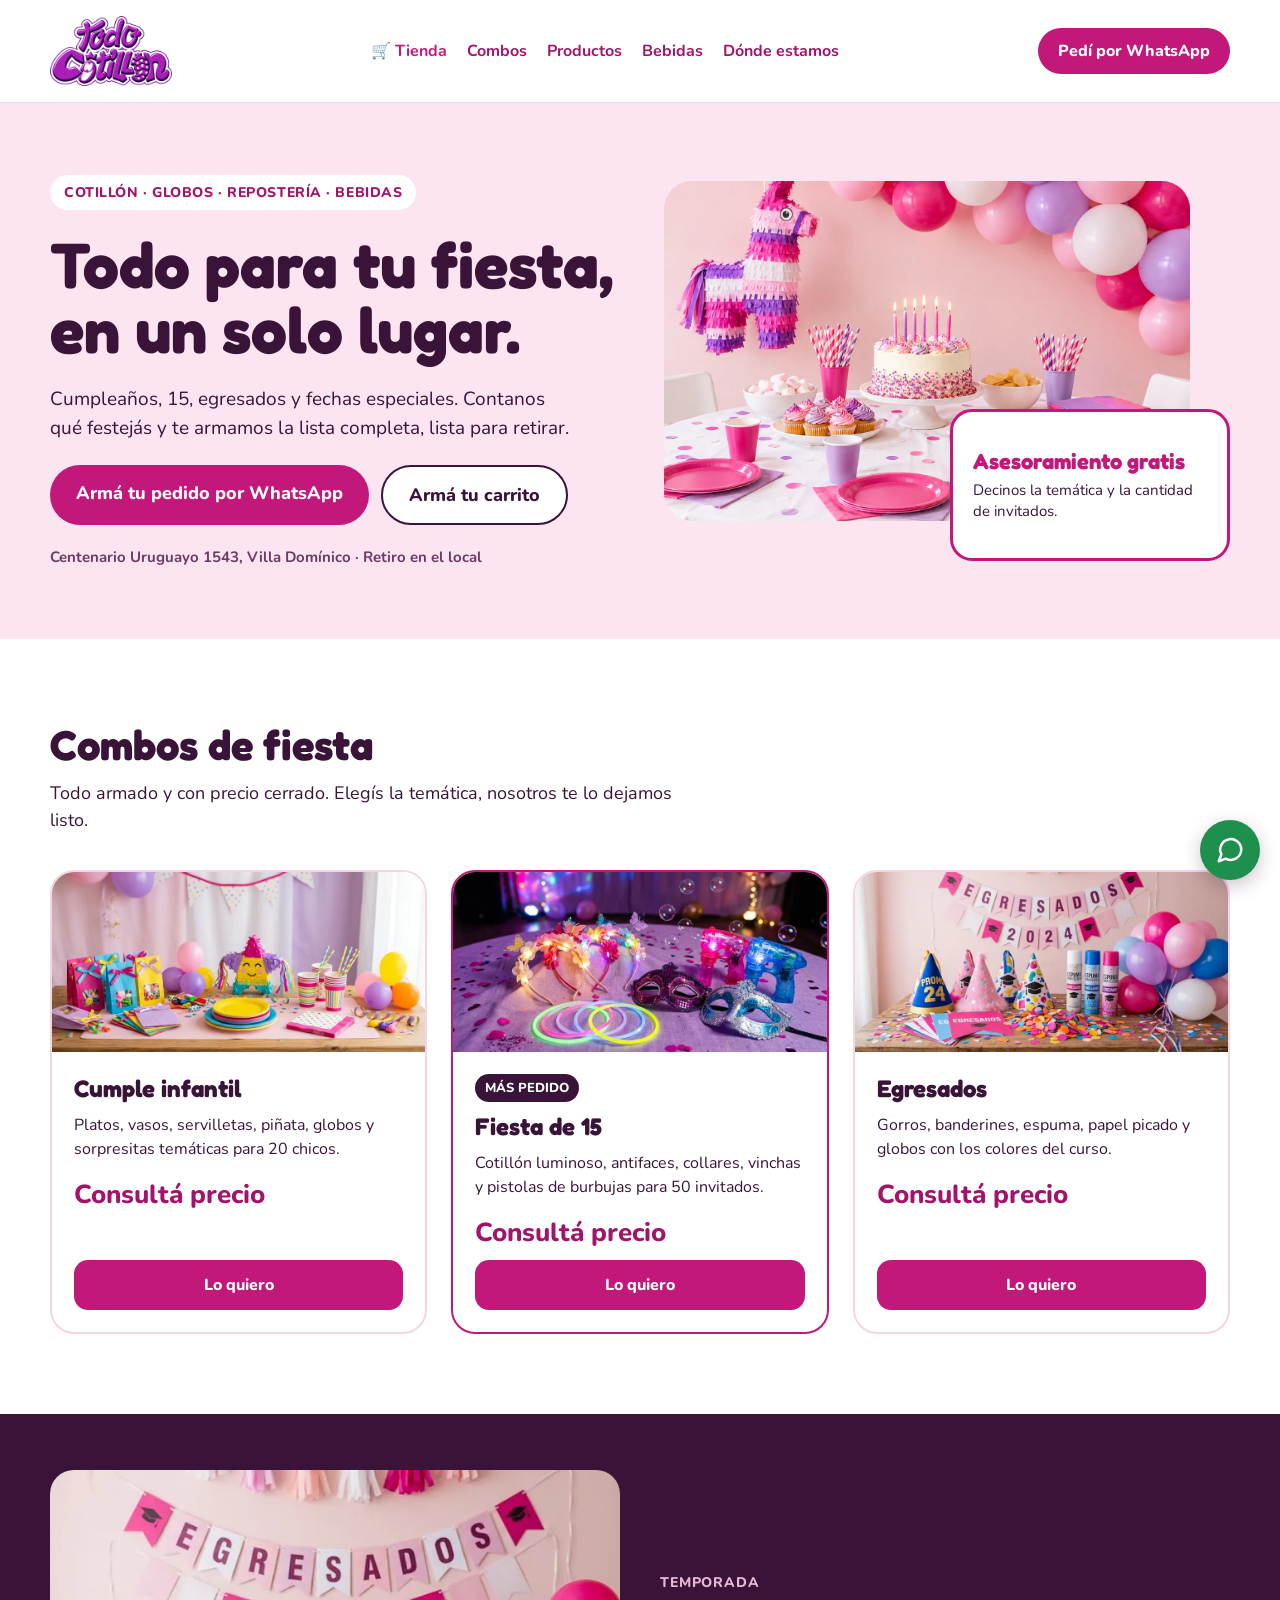
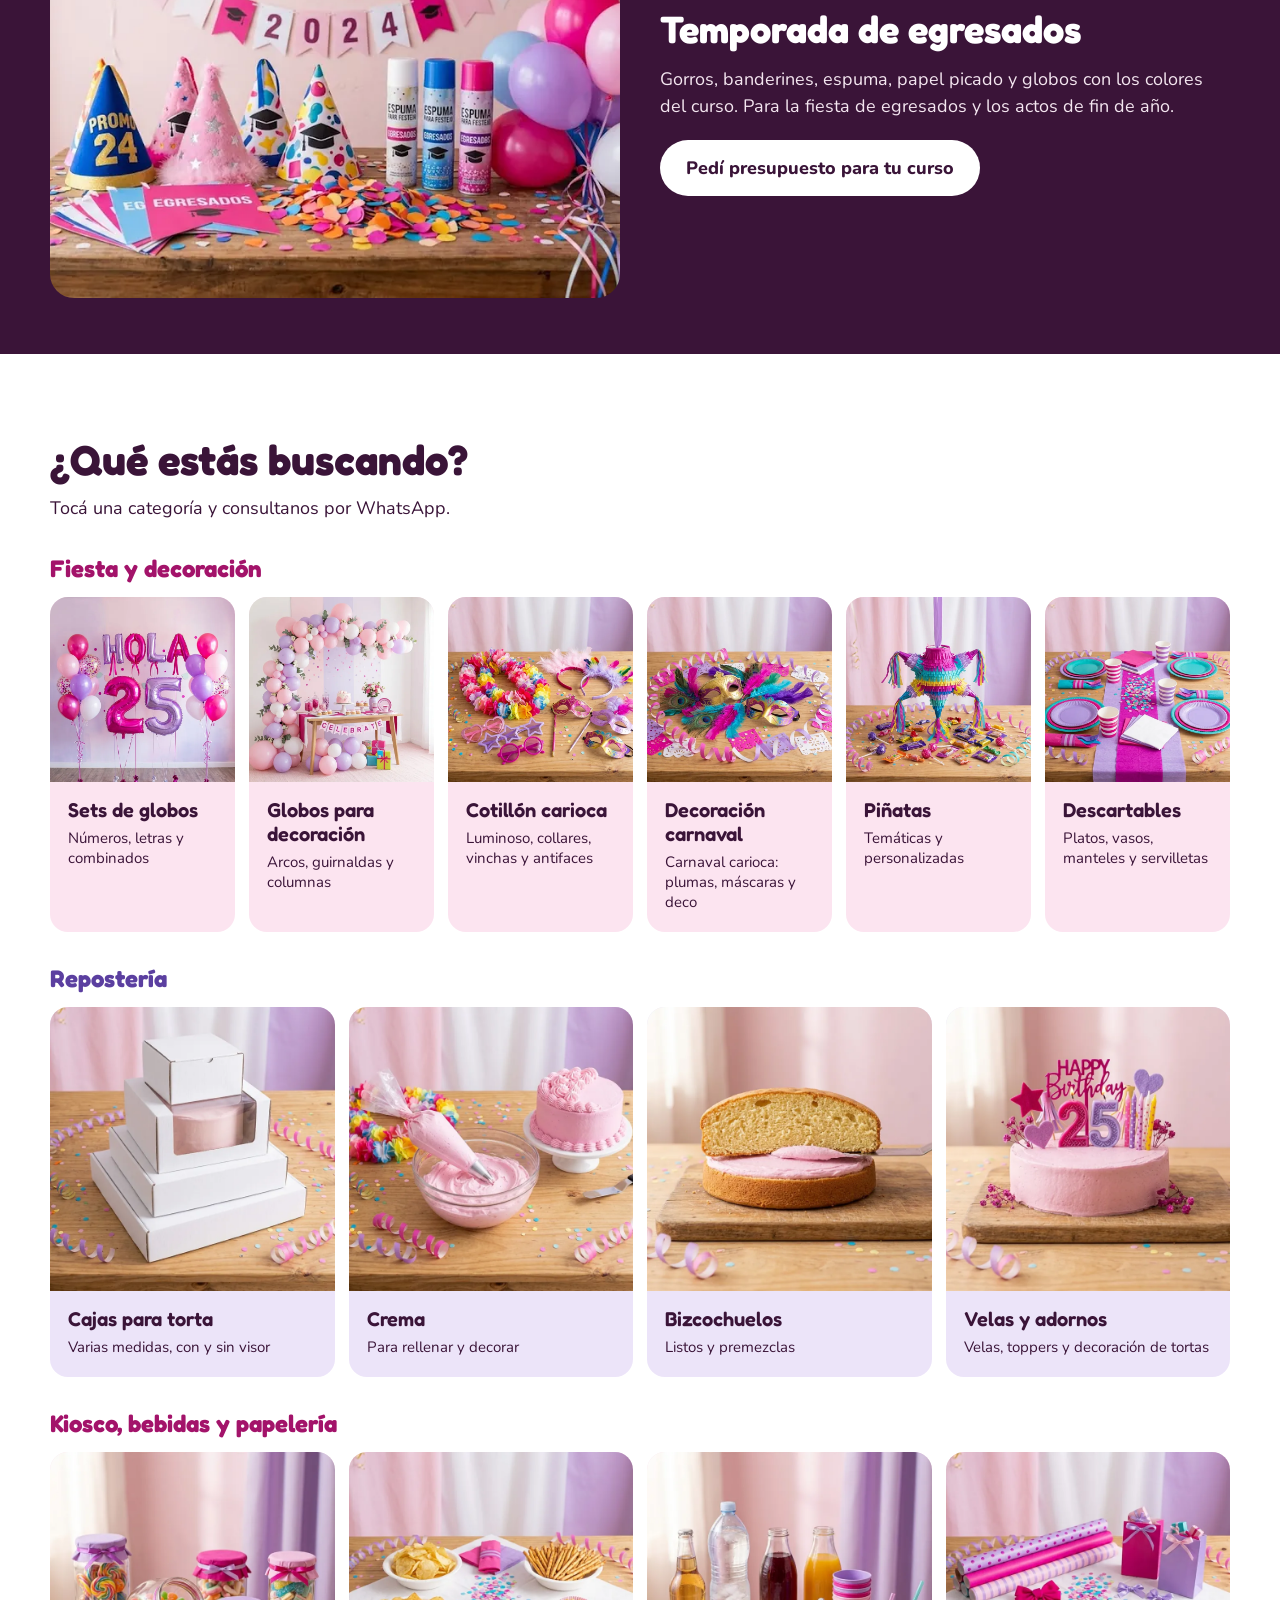
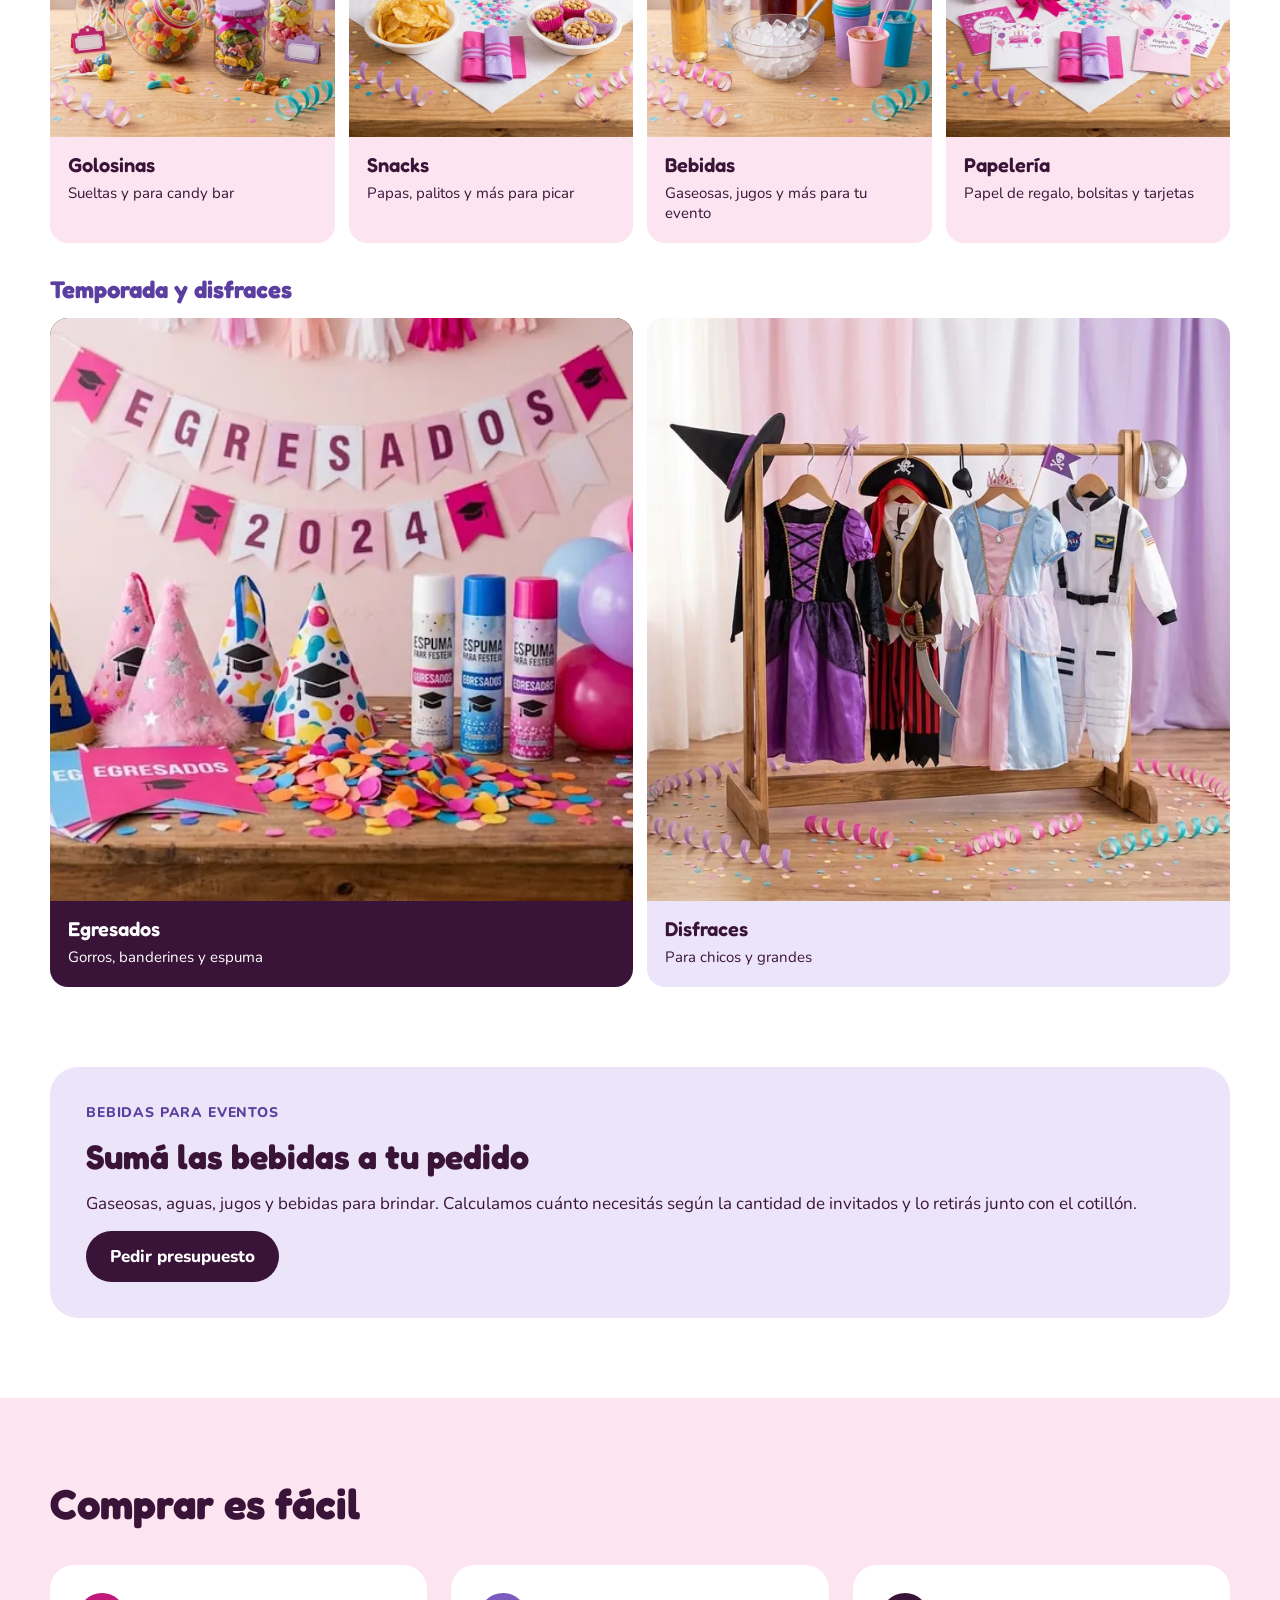
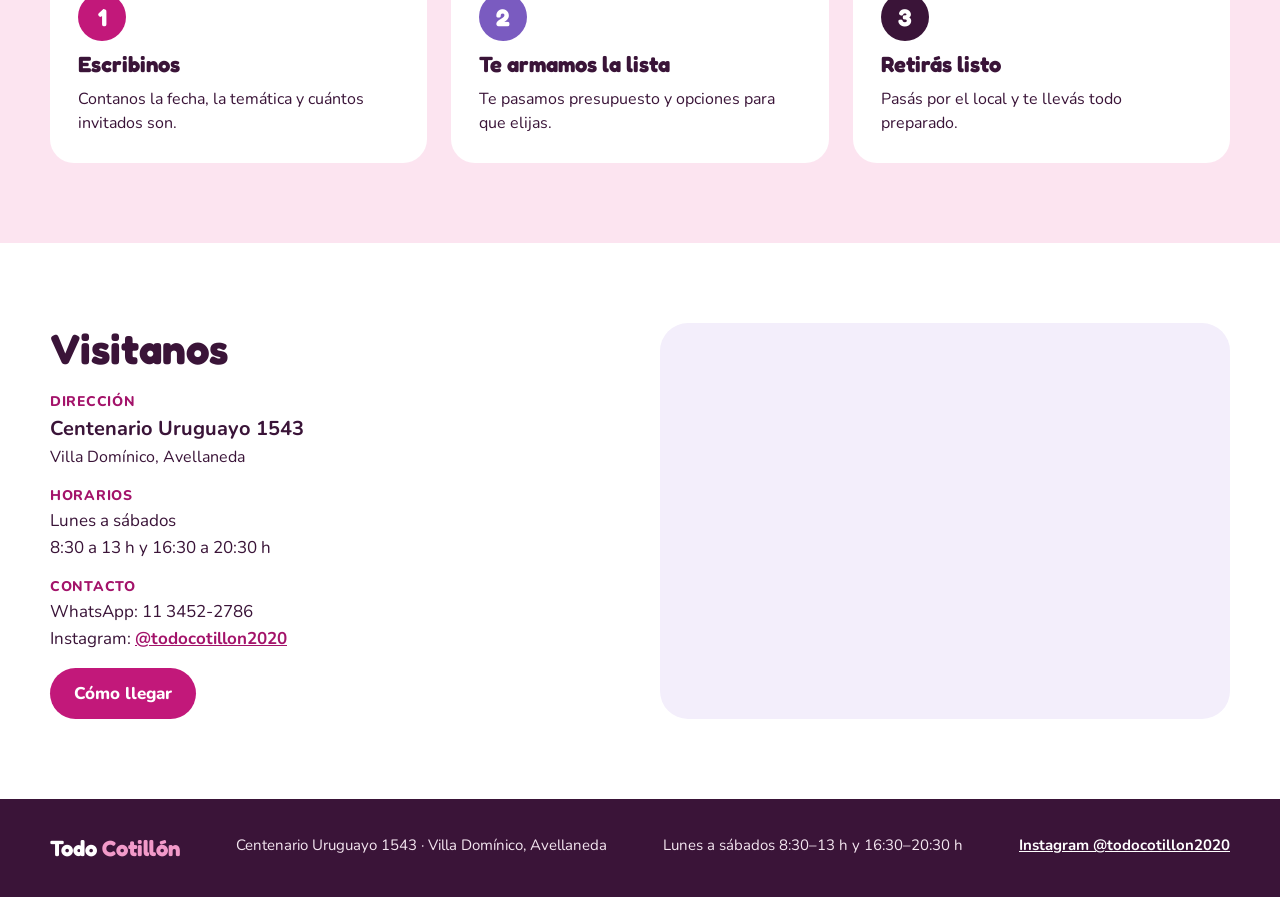
==== commit dfd0ff80: "Ofertas en carrusel, banner de temporada automático y mensajes de WhatsApp ya escritos - ofertas.js/" ====
--- a/index.html
+++ b/index.html
@@ -14,6 +14,7 @@
 <link rel="preconnect" href="https://fonts.googleapis.com">
 <link rel="preconnect" href="https://fonts.gstatic.com" crossorigin>
 <link href="https://fonts.googleapis.com/css2?family=Fredoka:wght@500;600;700&amp;family=Nunito:wght@400;600;700;800&amp;display=swap" rel="stylesheet">
+<link rel="stylesheet" href="ofertas.css">
 <style>
 html{scroll-behavior:smooth}
 body{margin:0;background:#FFFFFF;overflow-x:hidden}
@@ -34,12 +35,13 @@
 </a>
 <nav aria-label="Principal" style="display: flex; flex-wrap: wrap; gap: 4px 20px; font-weight: 700; font-size: 16px">
 <a href="tienda.html" style="text-decoration: none; padding: 10px 0; color: #C2187A">🛒 Tienda</a>
+<a href="#ofertas" id="link-ofertas" style="text-decoration: none; padding: 10px 0">Ofertas</a>
 <a href="#combos" style="text-decoration: none; padding: 10px 0">Combos</a>
 <a href="#categorias" style="text-decoration: none; padding: 10px 0">Productos</a>
 <a href="#bebidas" style="text-decoration: none; padding: 10px 0">Bebidas</a>
 <a href="#ubicacion" style="text-decoration: none; padding: 10px 0">Dónde estamos</a>
 </nav>
-<a href="https://wa.me/5491134522786" style="background: #C2187A; color: #FFFFFF; text-decoration: none; font-weight: 800; padding: 12px 20px; border-radius: 999px; font-size: 16px">Pedí por WhatsApp</a>
+<a href="https://wa.me/5491134522786" data-wsp="¡Hola Todo Cotillón! 👋 Quiero hacer un pedido." style="background: #C2187A; color: #FFFFFF; text-decoration: none; font-weight: 800; padding: 12px 20px; border-radius: 999px; font-size: 16px">Pedí por WhatsApp</a>
 </div>
 </header>
 
@@ -50,7 +52,7 @@
 <h1 style="margin: 0; font-family: 'Fredoka', sans-serif; font-size: clamp(40px, 6vw, 64px); line-height: 1.02; font-weight: 700">Todo para tu fiesta, en un solo lugar.</h1>
 <p style="margin: 0; font-size: 19px; line-height: 1.55; max-width: 520px">Cumpleaños, 15, egresados y fechas especiales. Contanos qué festejás y te armamos la lista completa, lista para retirar.</p>
 <div style="display: flex; flex-wrap: wrap; gap: 12px">
-<a href="https://wa.me/5491134522786" style="background: #C2187A; color: #FFFFFF; text-decoration: none; font-weight: 800; padding: 16px 26px; border-radius: 999px; font-size: 18px">Armá tu pedido por WhatsApp</a>
+<a href="https://wa.me/5491134522786" data-wsp="¡Hola Todo Cotillón! 👋 Quiero armar el pedido para una fiesta.&#10;🎉 Qué festejamos: &#10;📅 Fecha: &#10;👥 Invitados: &#10;🎨 Temática / colores: " style="background: #C2187A; color: #FFFFFF; text-decoration: none; font-weight: 800; padding: 16px 26px; border-radius: 999px; font-size: 18px">Armá tu pedido por WhatsApp</a>
 <a href="tienda.html" style="background: #FFFFFF; color: #3A1438; text-decoration: none; font-weight: 800; padding: 16px 26px; border-radius: 999px; font-size: 18px; border: 2px solid #3A1438">Armá tu carrito</a>
 </div>
 <p style="margin: 0; font-size: 15px; font-weight: 700; color: #6B3B66">Centenario Uruguayo 1543, Villa Domínico · Retiro en el local</p>
@@ -64,6 +66,8 @@
 </div>
 </div>
 </section>
+
+<section id="ofertas" class="of" hidden></section>
 
 <section id="combos" style="background: #FFFFFF">
 <div style="max-width: 1180px; margin: 0 auto; padding: 80px 20px; display: flex; flex-direction: column; gap: 36px">
@@ -78,7 +82,7 @@
 <h3 style="margin: 0; font-family: 'Fredoka', sans-serif; font-size: 24px">Cumple infantil</h3>
 <p style="margin: 0; font-size: 16px; line-height: 1.5">Platos, vasos, servilletas, piñata, globos y sorpresitas temáticas para 20 chicos.</p>
 <p style="margin: 6px 0 0; font-size: 26px; font-weight: 800; color: #A3136A">Consultá precio</p>
-<a href="https://wa.me/5491134522786" style="margin-top: auto; text-align: center; background: #C2187A; color: #FFFFFF; text-decoration: none; font-weight: 800; padding: 14px; border-radius: 14px">Lo quiero</a>
+<a href="https://wa.me/5491134522786" data-wsp="¡Hola Todo Cotillón! 👋 Me interesa el combo *Cumple infantil*. ¿Me pasan el precio y qué incluye?&#10;📅 Fecha: &#10;👥 Invitados: " style="margin-top: auto; text-align: center; background: #C2187A; color: #FFFFFF; text-decoration: none; font-weight: 800; padding: 14px; border-radius: 14px">Lo quiero</a>
 </div>
 </article>
 <article style="border: 2px solid #C2187A; border-radius: 24px; overflow: hidden; display: flex; flex-direction: column">
@@ -88,7 +92,7 @@
 <h3 style="margin: 0; font-family: 'Fredoka', sans-serif; font-size: 24px">Fiesta de 15</h3>
 <p style="margin: 0; font-size: 16px; line-height: 1.5">Cotillón luminoso, antifaces, collares, vinchas y pistolas de burbujas para 50 invitados.</p>
 <p style="margin: 6px 0 0; font-size: 26px; font-weight: 800; color: #A3136A">Consultá precio</p>
-<a href="https://wa.me/5491134522786" style="margin-top: auto; text-align: center; background: #C2187A; color: #FFFFFF; text-decoration: none; font-weight: 800; padding: 14px; border-radius: 14px">Lo quiero</a>
+<a href="https://wa.me/5491134522786" data-wsp="¡Hola Todo Cotillón! 👋 Me interesa el combo *Fiesta de 15*. ¿Me pasan el precio y qué incluye?&#10;📅 Fecha: &#10;👥 Invitados: " style="margin-top: auto; text-align: center; background: #C2187A; color: #FFFFFF; text-decoration: none; font-weight: 800; padding: 14px; border-radius: 14px">Lo quiero</a>
 </div>
 </article>
 <article style="border: 2px solid #F3D6E6; border-radius: 24px; overflow: hidden; display: flex; flex-direction: column">
@@ -97,24 +101,35 @@
 <h3 style="margin: 0; font-family: 'Fredoka', sans-serif; font-size: 24px">Egresados</h3>
 <p style="margin: 0; font-size: 16px; line-height: 1.5">Gorros, banderines, espuma, papel picado y globos con los colores del curso.</p>
 <p style="margin: 6px 0 0; font-size: 26px; font-weight: 800; color: #A3136A">Consultá precio</p>
-<a href="https://wa.me/5491134522786" style="margin-top: auto; text-align: center; background: #C2187A; color: #FFFFFF; text-decoration: none; font-weight: 800; padding: 14px; border-radius: 14px">Lo quiero</a>
+<a href="https://wa.me/5491134522786" data-wsp="¡Hola Todo Cotillón! 👋 Me interesa el combo *Egresados*. ¿Me pasan el precio y qué incluye?&#10;📅 Fecha: &#10;👥 Invitados: " style="margin-top: auto; text-align: center; background: #C2187A; color: #FFFFFF; text-decoration: none; font-weight: 800; padding: 14px; border-radius: 14px">Lo quiero</a>
 </div>
 </article>
 </div>
 </div>
 </section>
 
-<section style="background: #3A1438; color: #FFFFFF">
+<script src="temporadas.js"></script>
+<section id="temporada" style="background: #3A1438; color: #FFFFFF">
 <div style="max-width: 1180px; margin: 0 auto; padding: 56px 20px; display: grid; grid-template-columns: repeat(auto-fit, minmax(300px, 1fr)); align-items: center; gap: 40px">
-<img src="img/halloween-banner.webp" loading="lazy" alt="Kit de Halloween con calabazas iluminadas, sombrero de bruja, murciélagos de papel, maquillaje y caramelos" style="aspect-ratio: 4 / 3; width: 100%; object-fit: cover; border-radius: 24px; display: block">
+<img id="t-foto" src="img/halloween-banner.webp" loading="lazy" alt="Kit de Halloween con calabazas iluminadas, sombrero de bruja, murciélagos de papel, maquillaje y caramelos" style="aspect-ratio: 4 / 3; width: 100%; object-fit: cover; border-radius: 24px; display: block">
 <div style="display: flex; flex-direction: column; gap: 14px; align-items: flex-start">
 <span style="font-weight: 800; color: #E9B8D6; font-size: 14px; letter-spacing: 0.06em">TEMPORADA</span>
-<h2 style="margin: 0; font-family: 'Fredoka', sans-serif; font-size: 38px; font-weight: 700">Llegó Halloween</h2>
-<p style="margin: 0; font-size: 18px; line-height: 1.5; color: #F4E6F0">Ya llegaron los kits de Halloween: disfraces, maquillaje, calabazas y deco para la noche del 31. Reservá el tuyo antes de que se agote.</p>
-<a href="https://wa.me/5491134522786" style="margin-top: 6px; background: #FFFFFF; color: #3A1438; text-decoration: none; font-weight: 800; padding: 16px 26px; border-radius: 999px; font-size: 18px">Quiero mi kit</a>
-</div>
-</div>
-</section>
+<h2 id="t-titulo" style="margin: 0; font-family: 'Fredoka', sans-serif; font-size: 38px; font-weight: 700">Llegó Halloween</h2>
+<p id="t-texto" style="margin: 0; font-size: 18px; line-height: 1.5; color: #F4E6F0">Ya llegaron los kits de Halloween: disfraces, maquillaje, calabazas y deco para la noche del 31. Reservá el tuyo antes de que se agote.</p>
+<a href="https://wa.me/5491134522786" id="t-boton" style="margin-top: 6px; background: #FFFFFF; color: #3A1438; text-decoration: none; font-weight: 800; padding: 16px 26px; border-radius: 999px; font-size: 18px">Quiero mi kit</a>
+</div>
+</div>
+</section>
+<script>
+// Completa el banner de temporada según la fecha (datos en temporadas.js)
+(function () {
+  const t = temporadaDeHoy(), $ = id => document.getElementById(id);
+  $("t-foto").src = t.foto; $("t-foto").alt = t.alt;
+  $("t-titulo").textContent = t.titulo; $("t-texto").textContent = t.texto;
+  $("t-boton").textContent = t.boton; $("t-boton").dataset.wsp = t.wsp;
+  window.TEMPORADA_ACTUAL = t;
+})();
+</script>
 
 <section id="categorias" style="background: #FFFFFF">
 <div style="max-width: 1180px; margin: 0 auto; padding: 80px 20px; display: flex; flex-direction: column; gap: 32px">
@@ -126,40 +141,40 @@
 <div style="display: flex; flex-direction: column; gap: 14px">
 <h3 style="margin: 0; font-family: 'Fredoka', sans-serif; font-size: 24px; color: #A3136A">Fiesta y decoración</h3>
 <div style="display: grid; grid-template-columns: repeat(auto-fit, minmax(170px, 1fr)); gap: 14px">
-<a href="https://wa.me/5491134522786" style="text-decoration: none; color: #3A1438; background: #FCE4F0; border-radius: 18px; overflow: hidden; display: flex; flex-direction: column; box-sizing: border-box"><img src="img/sets-globos.webp" loading="lazy" alt="Set de globos metalizados con letras y números en fucsia y lila" style="width: 100%; aspect-ratio: 1 / 1; object-fit: cover; display: block"><span style="display: flex; flex-direction: column; gap: 6px; padding: 16px 18px 20px"><span style="font-family: 'Fredoka', sans-serif; font-size: 20px; font-weight: 600">Sets de globos</span><span style="font-size: 15px">Números, letras y combinados</span></span></a>
-<a href="https://wa.me/5491134522786" style="text-decoration: none; color: #3A1438; background: #FCE4F0; border-radius: 18px; overflow: hidden; display: flex; flex-direction: column; box-sizing: border-box"><img src="img/globos-decoracion.webp" loading="lazy" alt="Arco de globos rosa, lila y blanco decorando una mesa dulce" style="width: 100%; aspect-ratio: 1 / 1; object-fit: cover; display: block"><span style="display: flex; flex-direction: column; gap: 6px; padding: 16px 18px 20px"><span style="font-family: 'Fredoka', sans-serif; font-size: 20px; font-weight: 600">Globos para decoración</span><span style="font-size: 15px">Arcos, guirnaldas y columnas</span></span></a>
-<a href="https://wa.me/5491134522786" style="text-decoration: none; color: #3A1438; background: #FCE4F0; border-radius: 18px; overflow: hidden; display: flex; flex-direction: column; box-sizing: border-box"><img src="img/cotillon-carioca.webp" loading="lazy" alt="Cotillón carioca: collar hawaiano, vinchas con plumas, anteojos divertidos y antifaces" style="width: 100%; aspect-ratio: 1 / 1; object-fit: cover; display: block"><span style="display: flex; flex-direction: column; gap: 6px; padding: 16px 18px 20px"><span style="font-family: 'Fredoka', sans-serif; font-size: 20px; font-weight: 600">Cotillón carioca</span><span style="font-size: 15px">Luminoso, collares, vinchas y antifaces</span></span></a>
-<a href="https://wa.me/5491134522786" style="text-decoration: none; color: #3A1438; background: #FCE4F0; border-radius: 18px; overflow: hidden; display: flex; flex-direction: column; box-sizing: border-box"><img src="img/carnaval.webp" loading="lazy" alt="Decoración de carnaval: máscaras venecianas, plumas, serpentinas y papel picado" style="width: 100%; aspect-ratio: 1 / 1; object-fit: cover; display: block"><span style="display: flex; flex-direction: column; gap: 6px; padding: 16px 18px 20px"><span style="font-family: 'Fredoka', sans-serif; font-size: 20px; font-weight: 600">Decoración carnaval</span><span style="font-size: 15px">Carnaval carioca: plumas, máscaras y deco</span></span></a>
-<a href="https://wa.me/5491134522786" style="text-decoration: none; color: #3A1438; background: #FCE4F0; border-radius: 18px; overflow: hidden; display: flex; flex-direction: column; box-sizing: border-box"><img src="img/pinatas.webp" loading="lazy" alt="Piñata estrella de colores colgando, con golosinas alrededor" style="width: 100%; aspect-ratio: 1 / 1; object-fit: cover; display: block"><span style="display: flex; flex-direction: column; gap: 6px; padding: 16px 18px 20px"><span style="font-family: 'Fredoka', sans-serif; font-size: 20px; font-weight: 600">Piñatas</span><span style="font-size: 15px">Temáticas y personalizadas</span></span></a>
-<a href="https://wa.me/5491134522786" style="text-decoration: none; color: #3A1438; background: #FCE4F0; border-radius: 18px; overflow: hidden; display: flex; flex-direction: column; box-sizing: border-box"><img src="img/descartables.webp" loading="lazy" alt="Mesa con platos, vasos, servilletas y camino de mesa descartables en fucsia, lila y turquesa" style="width: 100%; aspect-ratio: 1 / 1; object-fit: cover; display: block"><span style="display: flex; flex-direction: column; gap: 6px; padding: 16px 18px 20px"><span style="font-family: 'Fredoka', sans-serif; font-size: 20px; font-weight: 600">Descartables</span><span style="font-size: 15px">Platos, vasos, manteles y servilletas</span></span></a>
+<a href="https://wa.me/5491134522786" data-wsp="¡Hola Todo Cotillón! 👋 Quería consultar por *Sets de globos*." style="text-decoration: none; color: #3A1438; background: #FCE4F0; border-radius: 18px; overflow: hidden; display: flex; flex-direction: column; box-sizing: border-box"><img src="img/sets-globos.webp" loading="lazy" alt="Set de globos metalizados con letras y números en fucsia y lila" style="width: 100%; aspect-ratio: 1 / 1; object-fit: cover; display: block"><span style="display: flex; flex-direction: column; gap: 6px; padding: 16px 18px 20px"><span style="font-family: 'Fredoka', sans-serif; font-size: 20px; font-weight: 600">Sets de globos</span><span style="font-size: 15px">Números, letras y combinados</span></span></a>
+<a href="https://wa.me/5491134522786" data-wsp="¡Hola Todo Cotillón! 👋 Quería consultar por *Globos para decoración*." style="text-decoration: none; color: #3A1438; background: #FCE4F0; border-radius: 18px; overflow: hidden; display: flex; flex-direction: column; box-sizing: border-box"><img src="img/globos-decoracion.webp" loading="lazy" alt="Arco de globos rosa, lila y blanco decorando una mesa dulce" style="width: 100%; aspect-ratio: 1 / 1; object-fit: cover; display: block"><span style="display: flex; flex-direction: column; gap: 6px; padding: 16px 18px 20px"><span style="font-family: 'Fredoka', sans-serif; font-size: 20px; font-weight: 600">Globos para decoración</span><span style="font-size: 15px">Arcos, guirnaldas y columnas</span></span></a>
+<a href="https://wa.me/5491134522786" data-wsp="¡Hola Todo Cotillón! 👋 Quería consultar por *Cotillón carioca*." style="text-decoration: none; color: #3A1438; background: #FCE4F0; border-radius: 18px; overflow: hidden; display: flex; flex-direction: column; box-sizing: border-box"><img src="img/cotillon-carioca.webp" loading="lazy" alt="Cotillón carioca: collar hawaiano, vinchas con plumas, anteojos divertidos y antifaces" style="width: 100%; aspect-ratio: 1 / 1; object-fit: cover; display: block"><span style="display: flex; flex-direction: column; gap: 6px; padding: 16px 18px 20px"><span style="font-family: 'Fredoka', sans-serif; font-size: 20px; font-weight: 600">Cotillón carioca</span><span style="font-size: 15px">Luminoso, collares, vinchas y antifaces</span></span></a>
+<a href="https://wa.me/5491134522786" data-wsp="¡Hola Todo Cotillón! 👋 Quería consultar por *Decoración carnaval*." style="text-decoration: none; color: #3A1438; background: #FCE4F0; border-radius: 18px; overflow: hidden; display: flex; flex-direction: column; box-sizing: border-box"><img src="img/carnaval.webp" loading="lazy" alt="Decoración de carnaval: máscaras venecianas, plumas, serpentinas y papel picado" style="width: 100%; aspect-ratio: 1 / 1; object-fit: cover; display: block"><span style="display: flex; flex-direction: column; gap: 6px; padding: 16px 18px 20px"><span style="font-family: 'Fredoka', sans-serif; font-size: 20px; font-weight: 600">Decoración carnaval</span><span style="font-size: 15px">Carnaval carioca: plumas, máscaras y deco</span></span></a>
+<a href="https://wa.me/5491134522786" data-wsp="¡Hola Todo Cotillón! 👋 Quería consultar por *Piñatas*." style="text-decoration: none; color: #3A1438; background: #FCE4F0; border-radius: 18px; overflow: hidden; display: flex; flex-direction: column; box-sizing: border-box"><img src="img/pinatas.webp" loading="lazy" alt="Piñata estrella de colores colgando, con golosinas alrededor" style="width: 100%; aspect-ratio: 1 / 1; object-fit: cover; display: block"><span style="display: flex; flex-direction: column; gap: 6px; padding: 16px 18px 20px"><span style="font-family: 'Fredoka', sans-serif; font-size: 20px; font-weight: 600">Piñatas</span><span style="font-size: 15px">Temáticas y personalizadas</span></span></a>
+<a href="https://wa.me/5491134522786" data-wsp="¡Hola Todo Cotillón! 👋 Quería consultar por *Descartables*." style="text-decoration: none; color: #3A1438; background: #FCE4F0; border-radius: 18px; overflow: hidden; display: flex; flex-direction: column; box-sizing: border-box"><img src="img/descartables.webp" loading="lazy" alt="Mesa con platos, vasos, servilletas y camino de mesa descartables en fucsia, lila y turquesa" style="width: 100%; aspect-ratio: 1 / 1; object-fit: cover; display: block"><span style="display: flex; flex-direction: column; gap: 6px; padding: 16px 18px 20px"><span style="font-family: 'Fredoka', sans-serif; font-size: 20px; font-weight: 600">Descartables</span><span style="font-size: 15px">Platos, vasos, manteles y servilletas</span></span></a>
 </div>
 </div>
 
 <div style="display: flex; flex-direction: column; gap: 14px">
 <h3 style="margin: 0; font-family: 'Fredoka', sans-serif; font-size: 24px; color: #5B3FA0">Repostería</h3>
 <div style="display: grid; grid-template-columns: repeat(auto-fit, minmax(170px, 1fr)); gap: 14px">
-<a href="https://wa.me/5491134522786" style="text-decoration: none; color: #3A1438; background: #ECE4F9; border-radius: 18px; overflow: hidden; display: flex; flex-direction: column; box-sizing: border-box"><img src="img/cajas-torta.webp" loading="lazy" alt="Cajas blancas para torta de distintas medidas apiladas, una con visor" style="width: 100%; aspect-ratio: 1 / 1; object-fit: cover; display: block"><span style="display: flex; flex-direction: column; gap: 6px; padding: 16px 18px 20px"><span style="font-family: 'Fredoka', sans-serif; font-size: 20px; font-weight: 600">Cajas para torta</span><span style="font-size: 15px">Varias medidas, con y sin visor</span></span></a>
-<a href="https://wa.me/5491134522786" style="text-decoration: none; color: #3A1438; background: #ECE4F9; border-radius: 18px; overflow: hidden; display: flex; flex-direction: column; box-sizing: border-box"><img src="img/crema.webp" loading="lazy" alt="Bowl con crema rosa y manga pastelera junto a una torta decorada" style="width: 100%; aspect-ratio: 1 / 1; object-fit: cover; display: block"><span style="display: flex; flex-direction: column; gap: 6px; padding: 16px 18px 20px"><span style="font-family: 'Fredoka', sans-serif; font-size: 20px; font-weight: 600">Crema</span><span style="font-size: 15px">Para rellenar y decorar</span></span></a>
-<a href="https://wa.me/5491134522786" style="text-decoration: none; color: #3A1438; background: #ECE4F9; border-radius: 18px; overflow: hidden; display: flex; flex-direction: column; box-sizing: border-box"><img src="img/bizcochuelos.webp" loading="lazy" alt="Bizcochuelo esponjoso cortado al medio y relleno con crema rosa" style="width: 100%; aspect-ratio: 1 / 1; object-fit: cover; display: block"><span style="display: flex; flex-direction: column; gap: 6px; padding: 16px 18px 20px"><span style="font-family: 'Fredoka', sans-serif; font-size: 20px; font-weight: 600">Bizcochuelos</span><span style="font-size: 15px">Listos y premezclas</span></span></a>
-<a href="https://wa.me/5491134522786" style="text-decoration: none; color: #3A1438; background: #ECE4F9; border-radius: 18px; overflow: hidden; display: flex; flex-direction: column; box-sizing: border-box"><img src="img/velas.webp" loading="lazy" alt="Torta rosa con velas de números, velitas de colores y toppers decorativos" style="width: 100%; aspect-ratio: 1 / 1; object-fit: cover; display: block"><span style="display: flex; flex-direction: column; gap: 6px; padding: 16px 18px 20px"><span style="font-family: 'Fredoka', sans-serif; font-size: 20px; font-weight: 600">Velas y adornos</span><span style="font-size: 15px">Velas, toppers y decoración de tortas</span></span></a>
+<a href="https://wa.me/5491134522786" data-wsp="¡Hola Todo Cotillón! 👋 Quería consultar por *Cajas para torta*." style="text-decoration: none; color: #3A1438; background: #ECE4F9; border-radius: 18px; overflow: hidden; display: flex; flex-direction: column; box-sizing: border-box"><img src="img/cajas-torta.webp" loading="lazy" alt="Cajas blancas para torta de distintas medidas apiladas, una con visor" style="width: 100%; aspect-ratio: 1 / 1; object-fit: cover; display: block"><span style="display: flex; flex-direction: column; gap: 6px; padding: 16px 18px 20px"><span style="font-family: 'Fredoka', sans-serif; font-size: 20px; font-weight: 600">Cajas para torta</span><span style="font-size: 15px">Varias medidas, con y sin visor</span></span></a>
+<a href="https://wa.me/5491134522786" data-wsp="¡Hola Todo Cotillón! 👋 Quería consultar por *Crema*." style="text-decoration: none; color: #3A1438; background: #ECE4F9; border-radius: 18px; overflow: hidden; display: flex; flex-direction: column; box-sizing: border-box"><img src="img/crema.webp" loading="lazy" alt="Bowl con crema rosa y manga pastelera junto a una torta decorada" style="width: 100%; aspect-ratio: 1 / 1; object-fit: cover; display: block"><span style="display: flex; flex-direction: column; gap: 6px; padding: 16px 18px 20px"><span style="font-family: 'Fredoka', sans-serif; font-size: 20px; font-weight: 600">Crema</span><span style="font-size: 15px">Para rellenar y decorar</span></span></a>
+<a href="https://wa.me/5491134522786" data-wsp="¡Hola Todo Cotillón! 👋 Quería consultar por *Bizcochuelos*." style="text-decoration: none; color: #3A1438; background: #ECE4F9; border-radius: 18px; overflow: hidden; display: flex; flex-direction: column; box-sizing: border-box"><img src="img/bizcochuelos.webp" loading="lazy" alt="Bizcochuelo esponjoso cortado al medio y relleno con crema rosa" style="width: 100%; aspect-ratio: 1 / 1; object-fit: cover; display: block"><span style="display: flex; flex-direction: column; gap: 6px; padding: 16px 18px 20px"><span style="font-family: 'Fredoka', sans-serif; font-size: 20px; font-weight: 600">Bizcochuelos</span><span style="font-size: 15px">Listos y premezclas</span></span></a>
+<a href="https://wa.me/5491134522786" data-wsp="¡Hola Todo Cotillón! 👋 Quería consultar por *Velas y adornos*." style="text-decoration: none; color: #3A1438; background: #ECE4F9; border-radius: 18px; overflow: hidden; display: flex; flex-direction: column; box-sizing: border-box"><img src="img/velas.webp" loading="lazy" alt="Torta rosa con velas de números, velitas de colores y toppers decorativos" style="width: 100%; aspect-ratio: 1 / 1; object-fit: cover; display: block"><span style="display: flex; flex-direction: column; gap: 6px; padding: 16px 18px 20px"><span style="font-family: 'Fredoka', sans-serif; font-size: 20px; font-weight: 600">Velas y adornos</span><span style="font-size: 15px">Velas, toppers y decoración de tortas</span></span></a>
 </div>
 </div>
 
 <div style="display: flex; flex-direction: column; gap: 14px">
 <h3 style="margin: 0; font-family: 'Fredoka', sans-serif; font-size: 24px; color: #A3136A">Kiosco, bebidas y papelería</h3>
 <div style="display: grid; grid-template-columns: repeat(auto-fit, minmax(170px, 1fr)); gap: 14px">
-<a href="https://wa.me/5491134522786" style="text-decoration: none; color: #3A1438; background: #FCE4F0; border-radius: 18px; overflow: hidden; display: flex; flex-direction: column; box-sizing: border-box"><img src="img/golosinas.webp" loading="lazy" alt="Frascos de vidrio con chupetines, gomitas y caramelos de colores para candy bar" style="width: 100%; aspect-ratio: 1 / 1; object-fit: cover; display: block"><span style="display: flex; flex-direction: column; gap: 6px; padding: 16px 18px 20px"><span style="font-family: 'Fredoka', sans-serif; font-size: 20px; font-weight: 600">Golosinas</span><span style="font-size: 15px">Sueltas y para candy bar</span></span></a>
-<a href="https://wa.me/5491134522786" style="text-decoration: none; color: #3A1438; background: #FCE4F0; border-radius: 18px; overflow: hidden; display: flex; flex-direction: column; box-sizing: border-box"><img src="img/snacks.webp" loading="lazy" alt="Bowls con papas fritas, palitos y maní sobre una mesa de fiesta" style="width: 100%; aspect-ratio: 1 / 1; object-fit: cover; display: block"><span style="display: flex; flex-direction: column; gap: 6px; padding: 16px 18px 20px"><span style="font-family: 'Fredoka', sans-serif; font-size: 20px; font-weight: 600">Snacks</span><span style="font-size: 15px">Papas, palitos y más para picar</span></span></a>
+<a href="https://wa.me/5491134522786" data-wsp="¡Hola Todo Cotillón! 👋 Quería consultar por *Golosinas*." style="text-decoration: none; color: #3A1438; background: #FCE4F0; border-radius: 18px; overflow: hidden; display: flex; flex-direction: column; box-sizing: border-box"><img src="img/golosinas.webp" loading="lazy" alt="Frascos de vidrio con chupetines, gomitas y caramelos de colores para candy bar" style="width: 100%; aspect-ratio: 1 / 1; object-fit: cover; display: block"><span style="display: flex; flex-direction: column; gap: 6px; padding: 16px 18px 20px"><span style="font-family: 'Fredoka', sans-serif; font-size: 20px; font-weight: 600">Golosinas</span><span style="font-size: 15px">Sueltas y para candy bar</span></span></a>
+<a href="https://wa.me/5491134522786" data-wsp="¡Hola Todo Cotillón! 👋 Quería consultar por *Snacks*." style="text-decoration: none; color: #3A1438; background: #FCE4F0; border-radius: 18px; overflow: hidden; display: flex; flex-direction: column; box-sizing: border-box"><img src="img/snacks.webp" loading="lazy" alt="Bowls con papas fritas, palitos y maní sobre una mesa de fiesta" style="width: 100%; aspect-ratio: 1 / 1; object-fit: cover; display: block"><span style="display: flex; flex-direction: column; gap: 6px; padding: 16px 18px 20px"><span style="font-family: 'Fredoka', sans-serif; font-size: 20px; font-weight: 600">Snacks</span><span style="font-size: 15px">Papas, palitos y más para picar</span></span></a>
 <a href="#bebidas" style="text-decoration: none; color: #3A1438; background: #FCE4F0; border-radius: 18px; overflow: hidden; display: flex; flex-direction: column; box-sizing: border-box"><img src="img/bebidas.webp" loading="lazy" alt="Botellas de gaseosa, agua y jugo con vasos de colores y hielo" style="width: 100%; aspect-ratio: 1 / 1; object-fit: cover; display: block"><span style="display: flex; flex-direction: column; gap: 6px; padding: 16px 18px 20px"><span style="font-family: 'Fredoka', sans-serif; font-size: 20px; font-weight: 600">Bebidas</span><span style="font-size: 15px">Gaseosas, jugos y más para tu evento</span></span></a>
-<a href="https://wa.me/5491134522786" style="text-decoration: none; color: #3A1438; background: #FCE4F0; border-radius: 18px; overflow: hidden; display: flex; flex-direction: column; box-sizing: border-box"><img src="img/papeleria.webp" loading="lazy" alt="Rollos de papel de regalo, bolsitas, moños y tarjetas de cumpleaños en rosa y lila" style="width: 100%; aspect-ratio: 1 / 1; object-fit: cover; display: block"><span style="display: flex; flex-direction: column; gap: 6px; padding: 16px 18px 20px"><span style="font-family: 'Fredoka', sans-serif; font-size: 20px; font-weight: 600">Papelería</span><span style="font-size: 15px">Papel de regalo, bolsitas y tarjetas</span></span></a>
+<a href="https://wa.me/5491134522786" data-wsp="¡Hola Todo Cotillón! 👋 Quería consultar por *Papelería*." style="text-decoration: none; color: #3A1438; background: #FCE4F0; border-radius: 18px; overflow: hidden; display: flex; flex-direction: column; box-sizing: border-box"><img src="img/papeleria.webp" loading="lazy" alt="Rollos de papel de regalo, bolsitas, moños y tarjetas de cumpleaños en rosa y lila" style="width: 100%; aspect-ratio: 1 / 1; object-fit: cover; display: block"><span style="display: flex; flex-direction: column; gap: 6px; padding: 16px 18px 20px"><span style="font-family: 'Fredoka', sans-serif; font-size: 20px; font-weight: 600">Papelería</span><span style="font-size: 15px">Papel de regalo, bolsitas y tarjetas</span></span></a>
 </div>
 </div>
 
 <div style="display: flex; flex-direction: column; gap: 14px">
 <h3 style="margin: 0; font-family: 'Fredoka', sans-serif; font-size: 24px; color: #5B3FA0">Temporada y disfraces</h3>
 <div style="display: grid; grid-template-columns: repeat(auto-fit, minmax(170px, 1fr)); gap: 14px">
-<a href="https://wa.me/5491134522786" style="text-decoration: none; color: #FFFFFF; background: #3A1438; border-radius: 18px; overflow: hidden; display: flex; flex-direction: column; box-sizing: border-box"><img src="img/kit-halloween.webp" loading="lazy" alt="Kit de Halloween con calabazas, telarañas, velas y caramelos en fucsia, lila y naranja" style="width: 100%; aspect-ratio: 1 / 1; object-fit: cover; display: block"><span style="display: flex; flex-direction: column; gap: 6px; padding: 16px 18px 20px"><span style="font-family: 'Fredoka', sans-serif; font-size: 20px; font-weight: 600">Kits de Halloween</span><span style="font-size: 15px">Todo para la noche del 31</span></span></a>
-<a href="https://wa.me/5491134522786" style="text-decoration: none; color: #3A1438; background: #ECE4F9; border-radius: 18px; overflow: hidden; display: flex; flex-direction: column; box-sizing: border-box"><img src="img/disfraces.webp" loading="lazy" alt="Perchero con disfraces infantiles de bruja, pirata, princesa y astronauta" style="width: 100%; aspect-ratio: 1 / 1; object-fit: cover; display: block"><span style="display: flex; flex-direction: column; gap: 6px; padding: 16px 18px 20px"><span style="font-family: 'Fredoka', sans-serif; font-size: 20px; font-weight: 600">Disfraces</span><span style="font-size: 15px">Para chicos y grandes</span></span></a>
+<a id="c-temporada" href="https://wa.me/5491134522786" data-wsp="¡Hola Todo Cotillón! 👋 Quería consultar por *Kits de Halloween*." style="text-decoration: none; color: #FFFFFF; background: #3A1438; border-radius: 18px; overflow: hidden; display: flex; flex-direction: column; box-sizing: border-box"><img id="c-foto" src="img/kit-halloween.webp" loading="lazy" alt="Kit de Halloween con calabazas, telarañas, velas y caramelos en fucsia, lila y naranja" style="width: 100%; aspect-ratio: 1 / 1; object-fit: cover; display: block"><span style="display: flex; flex-direction: column; gap: 6px; padding: 16px 18px 20px"><span style="font-family: 'Fredoka', sans-serif; font-size: 20px; font-weight: 600" id="c-titulo">Kits de Halloween</span><span style="font-size: 15px" id="c-texto">Todo para la noche del 31</span></span></a>
+<a href="https://wa.me/5491134522786" data-wsp="¡Hola Todo Cotillón! 👋 Quería consultar por *Disfraces*." style="text-decoration: none; color: #3A1438; background: #ECE4F9; border-radius: 18px; overflow: hidden; display: flex; flex-direction: column; box-sizing: border-box"><img src="img/disfraces.webp" loading="lazy" alt="Perchero con disfraces infantiles de bruja, pirata, princesa y astronauta" style="width: 100%; aspect-ratio: 1 / 1; object-fit: cover; display: block"><span style="display: flex; flex-direction: column; gap: 6px; padding: 16px 18px 20px"><span style="font-family: 'Fredoka', sans-serif; font-size: 20px; font-weight: 600">Disfraces</span><span style="font-size: 15px">Para chicos y grandes</span></span></a>
 </div>
 </div>
 </div>
@@ -171,7 +186,7 @@
 <span style="font-weight: 800; font-size: 14px; color: #5B3FA0; letter-spacing: 0.06em">BEBIDAS PARA EVENTOS</span>
 <h2 style="margin: 0; font-family: 'Fredoka', sans-serif; font-size: 34px; font-weight: 700">Sumá las bebidas a tu pedido</h2>
 <p style="margin: 0; font-size: 17px; line-height: 1.55">Gaseosas, aguas, jugos y bebidas para brindar. Calculamos cuánto necesitás según la cantidad de invitados y lo retirás junto con el cotillón.</p>
-<a href="https://wa.me/5491134522786" style="align-self: flex-start; background: #3A1438; color: #FFFFFF; text-decoration: none; font-weight: 800; padding: 14px 24px; border-radius: 999px; font-size: 17px">Pedir presupuesto</a>
+<a href="https://wa.me/5491134522786" data-wsp="¡Hola Todo Cotillón! 👋 Quiero presupuesto de bebidas para un evento.&#10;👥 Invitados: &#10;📅 Fecha: " style="align-self: flex-start; background: #3A1438; color: #FFFFFF; text-decoration: none; font-weight: 800; padding: 14px 24px; border-radius: 999px; font-size: 17px">Pedir presupuesto</a>
 </div>
 </div>
 </section>
@@ -235,10 +250,30 @@
 </div>
 </footer>
 
-<a href="https://wa.me/5491134522786" aria-label="Escribinos por WhatsApp" style="position: fixed; right: 20px; bottom: 20px; width: 60px; height: 60px; border-radius: 999px; background: #1F8F4E; display: flex; align-items: center; justify-content: center; box-shadow: 0 6px 18px rgba(58,20,56,0.25)">
+<a href="https://wa.me/5491134522786" data-wsp="¡Hola Todo Cotillón! 👋 Tengo una consulta:" aria-label="Escribinos por WhatsApp" style="position: fixed; right: 20px; bottom: 20px; width: 60px; height: 60px; border-radius: 999px; background: #1F8F4E; display: flex; align-items: center; justify-content: center; box-shadow: 0 6px 18px rgba(58,20,56,0.25)">
 <svg width="30" height="30" viewBox="0 0 24 24" fill="none" stroke="#FFFFFF" stroke-width="2" stroke-linecap="round" stroke-linejoin="round" aria-hidden="true"><path d="M21 11.5a8.4 8.4 0 0 1-12.4 7.4L3 21l2.1-5.5A8.4 8.4 0 1 1 21 11.5z"></path></svg>
 </a>
 
 </div>
+
+<script src="productos.js"></script>
+<script src="ofertas.js"></script>
+<script>
+// Tarjeta de temporada en la grilla de categorías
+(function () {
+  const t = window.TEMPORADA_ACTUAL, c = t.tarjeta, $ = id => document.getElementById(id);
+  $("c-foto").src = c.foto || t.foto; $("c-foto").alt = c.titulo + ": " + c.texto;
+  $("c-titulo").textContent = c.titulo; $("c-texto").textContent = c.texto;
+  $("c-temporada").dataset.wsp = "¡Hola Todo Cotillón! 👋 Quería consultar por *" + c.titulo + "*.";
+})();
+
+// Cada botón de WhatsApp abre el chat con su mensaje ya escrito (atributo data-wsp)
+document.querySelectorAll("a[data-wsp]").forEach(a => {
+  a.href = "https://wa.me/5491134522786?text=" + encodeURIComponent(a.dataset.wsp);
+});
+
+Ofertas.render(document.getElementById("ofertas"), "portada");
+if (!Ofertas.activas().length) document.getElementById("link-ofertas").remove();
+</script>
 </body>
 </html>
--- a/ofertas.css
+++ b/ofertas.css
@@ -0,0 +1,28 @@
+/* Carrusel de ofertas (index.html y tienda.html) */
+.of{background:#3A1438;color:#FFFFFF}
+.of-in{max-width:1180px;margin:0 auto;padding:52px 20px;display:flex;flex-direction:column;gap:22px}
+.of-cab{display:flex;align-items:flex-end;justify-content:space-between;gap:16px;flex-wrap:wrap}
+.of-sub{font-weight:800;font-size:14px;color:#E9B8D6;letter-spacing:.06em}
+.of-cab h2{margin:4px 0 0;font-family:'Fredoka',sans-serif;font-size:clamp(32px,4.5vw,42px);font-weight:700;color:#FFFFFF;line-height:1.05}
+.of-fuego{display:inline-block;animation:of-latido 1.4s ease-in-out infinite}
+@keyframes of-latido{0%,100%{transform:scale(1)}50%{transform:scale(1.15)}}
+.of-flechas{display:flex;gap:8px}
+.of-flecha{width:46px;height:46px;border-radius:999px;border:2px solid rgba(255,255,255,.55);background:transparent;color:#FFFFFF;font-size:26px;line-height:1;cursor:pointer;font-family:inherit}
+.of-flecha:hover{background:rgba(255,255,255,.14)}
+.of-pista{display:flex;gap:16px;overflow-x:auto;scroll-snap-type:x mandatory;scrollbar-width:none;padding:4px 2px 8px;outline:none}
+.of-pista::-webkit-scrollbar{display:none}
+.of-card{flex:0 0 clamp(230px,26%,270px);scroll-snap-align:start;background:#FFFFFF;color:#3A1438;border-radius:22px;overflow:hidden;display:flex;flex-direction:column;position:relative}
+.of-card img{width:100%;aspect-ratio:4/3;object-fit:cover;display:block}
+.of-pct{position:absolute;top:12px;left:12px;background:#C2187A;color:#FFFFFF;font-weight:800;font-size:17px;padding:6px 12px;border-radius:999px;box-shadow:0 4px 12px rgba(0,0,0,.25);animation:of-latido 2s ease-in-out infinite}
+.of-cuerpo{padding:14px 16px 16px;display:flex;flex-direction:column;gap:3px;flex-grow:1}
+.of-nombre{font-family:'Fredoka',sans-serif;font-size:19px;font-weight:600;line-height:1.2}
+.of-det{font-size:14px;color:#6B3B66}
+.of-texto{font-size:13px;font-weight:800;color:#5B3FA0}
+.of-precios{display:flex;align-items:baseline;gap:8px;margin-top:6px}
+.of-antes{text-decoration:line-through;color:#8A5A86;font-size:15px}
+.of-ahora{font-size:25px;font-weight:800;color:#A3136A}
+.of-plazo{font-size:13px;font-weight:800;color:#B4235A;margin-bottom:10px;min-height:1em}
+.of-btn{margin-top:auto;display:block;width:100%;text-align:center;background:#C2187A;color:#FFFFFF;text-decoration:none;font-weight:800;padding:12px;border-radius:14px;border:0;font-size:16px;cursor:pointer;font-family:inherit}
+.of-btn:hover{background:#A3136A;color:#FFFFFF}
+@media (max-width:640px){.of-card{flex-basis:74%}.of-in{padding:40px 16px}.of-flechas{display:none}}
+@media (prefers-reduced-motion:reduce){.of-fuego,.of-pct{animation:none}}
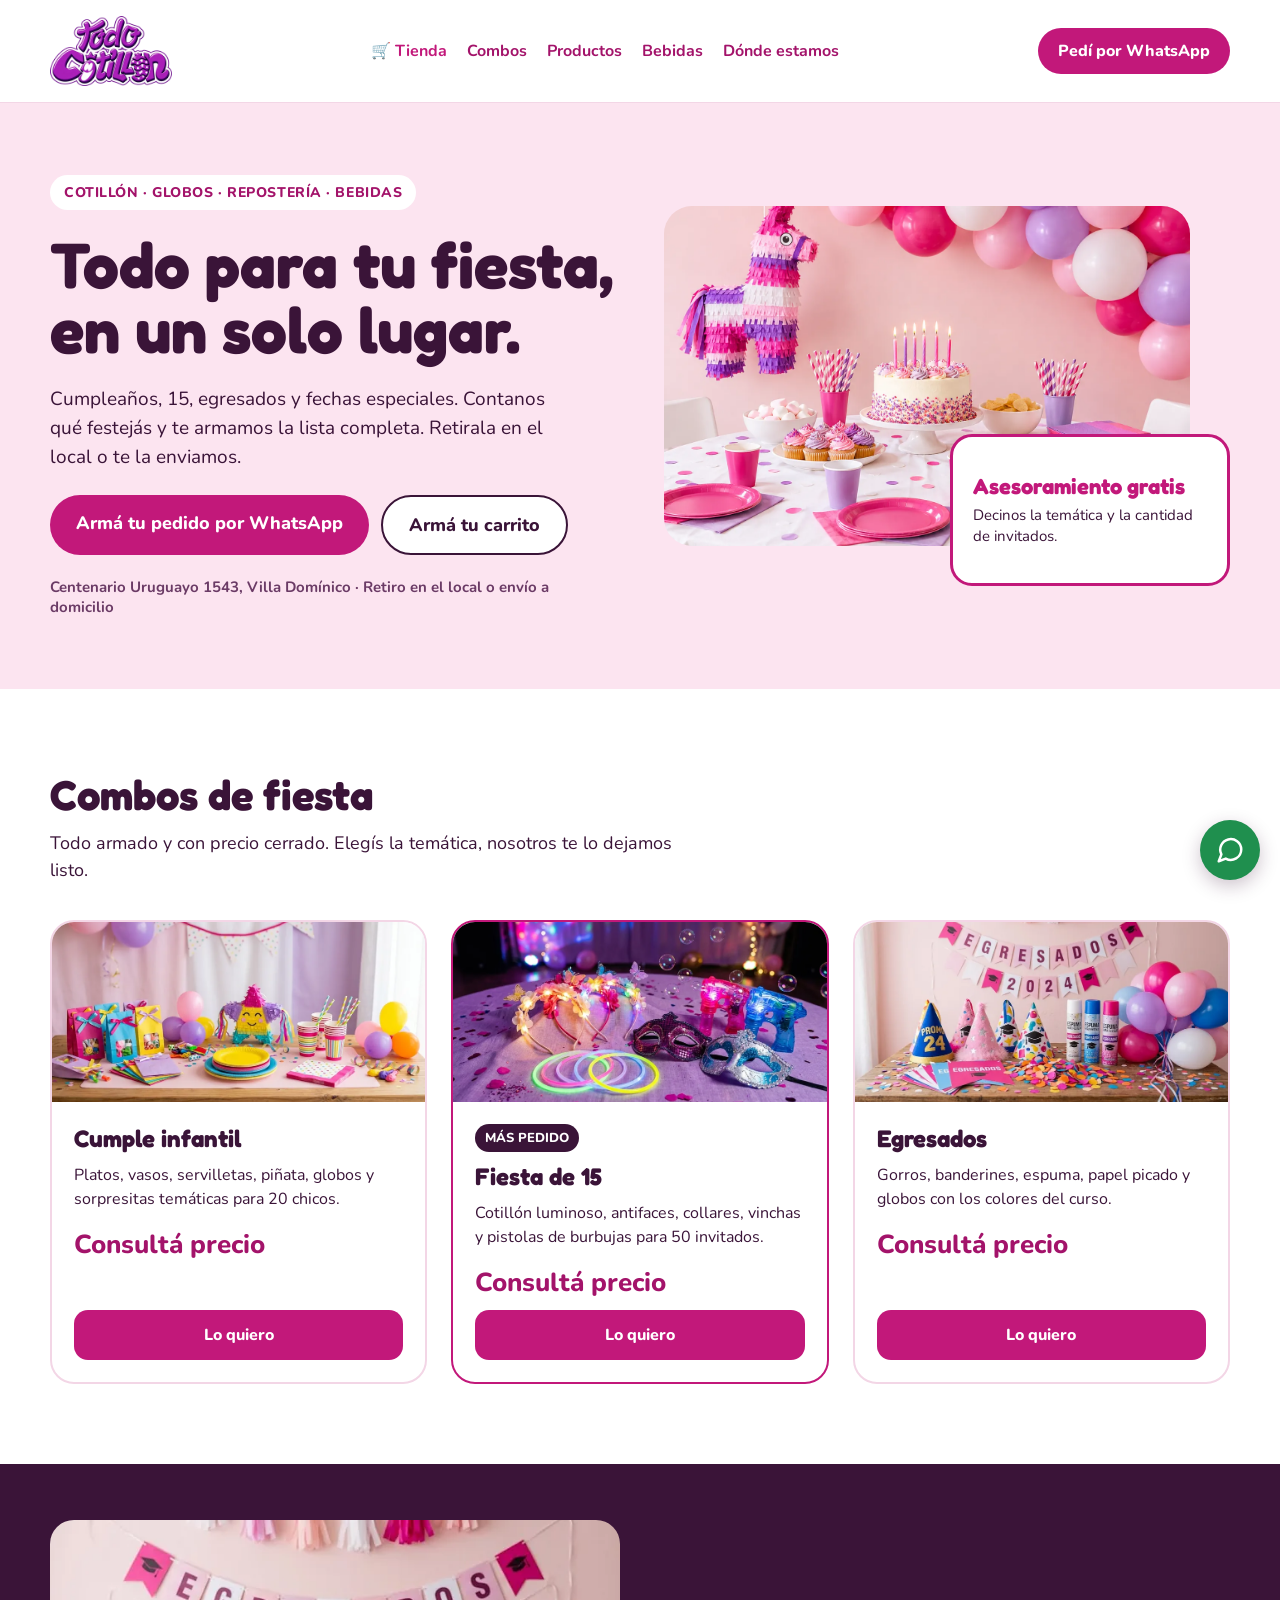
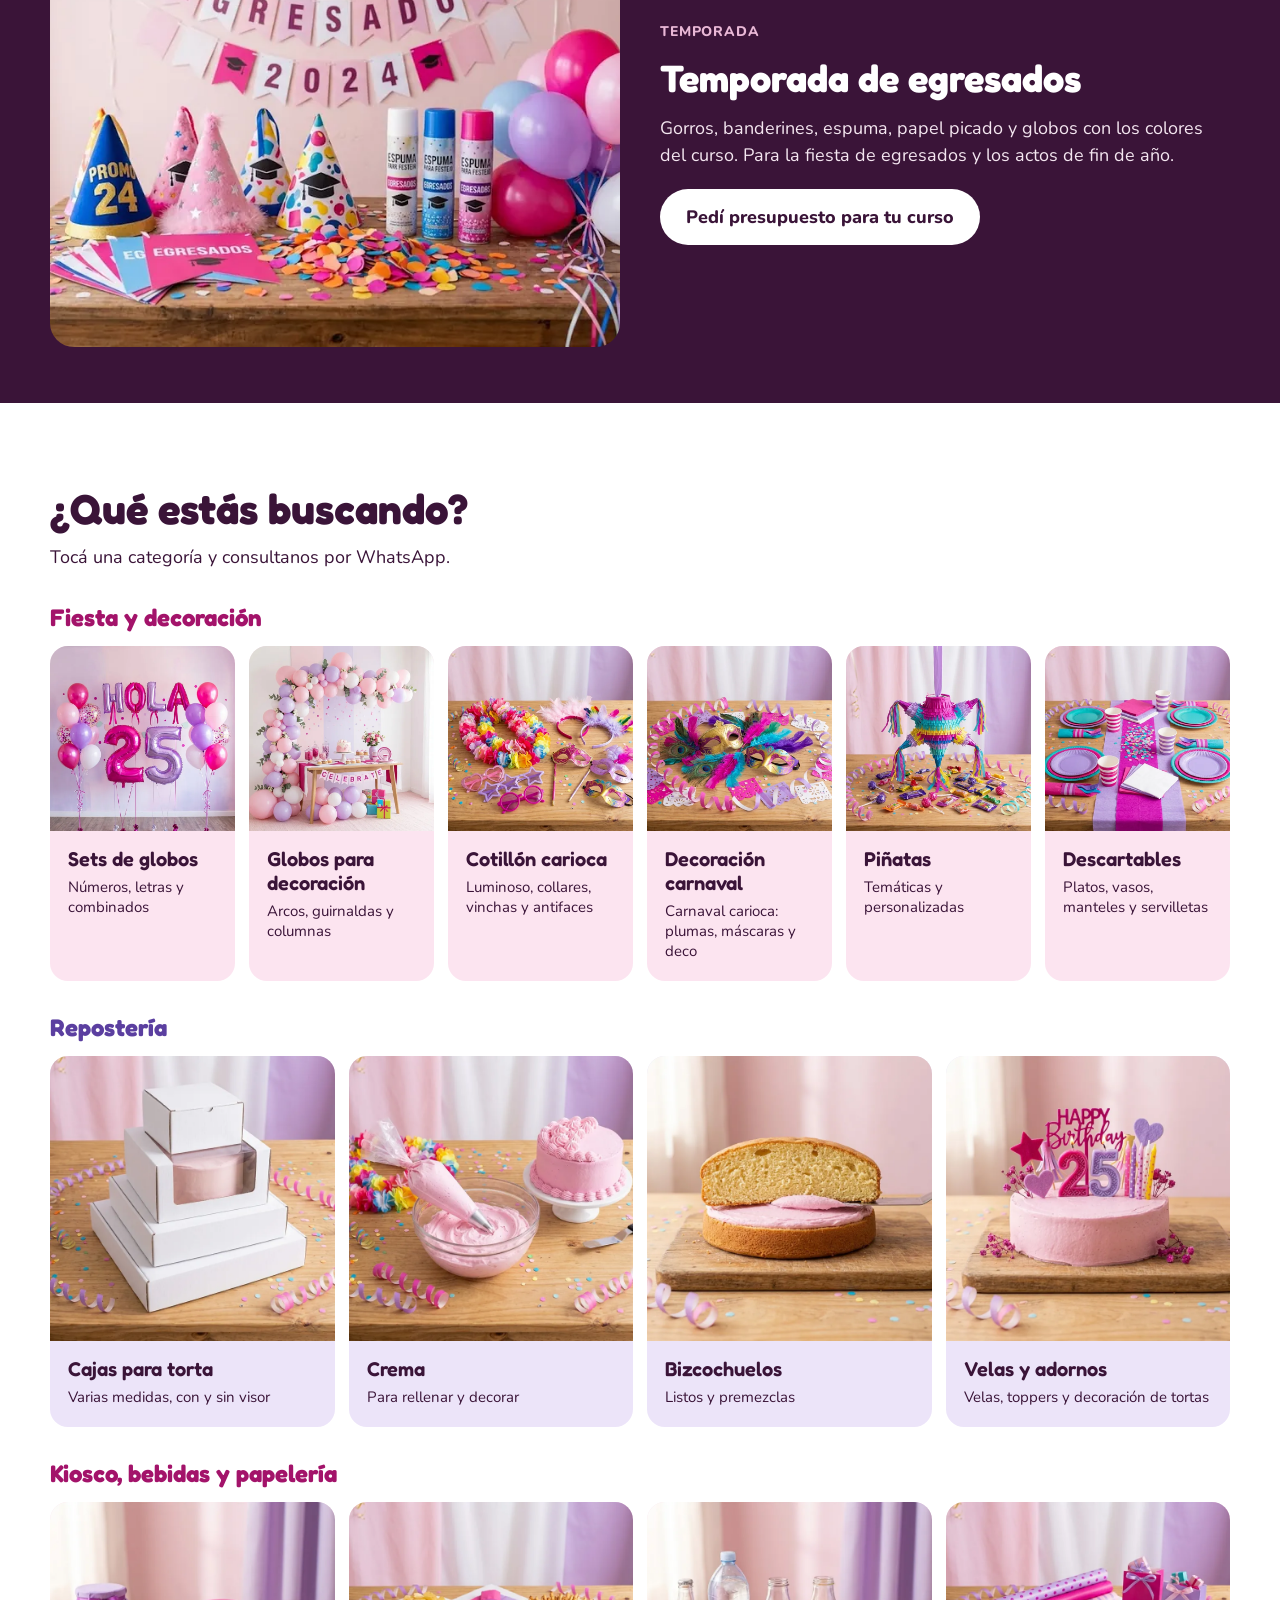
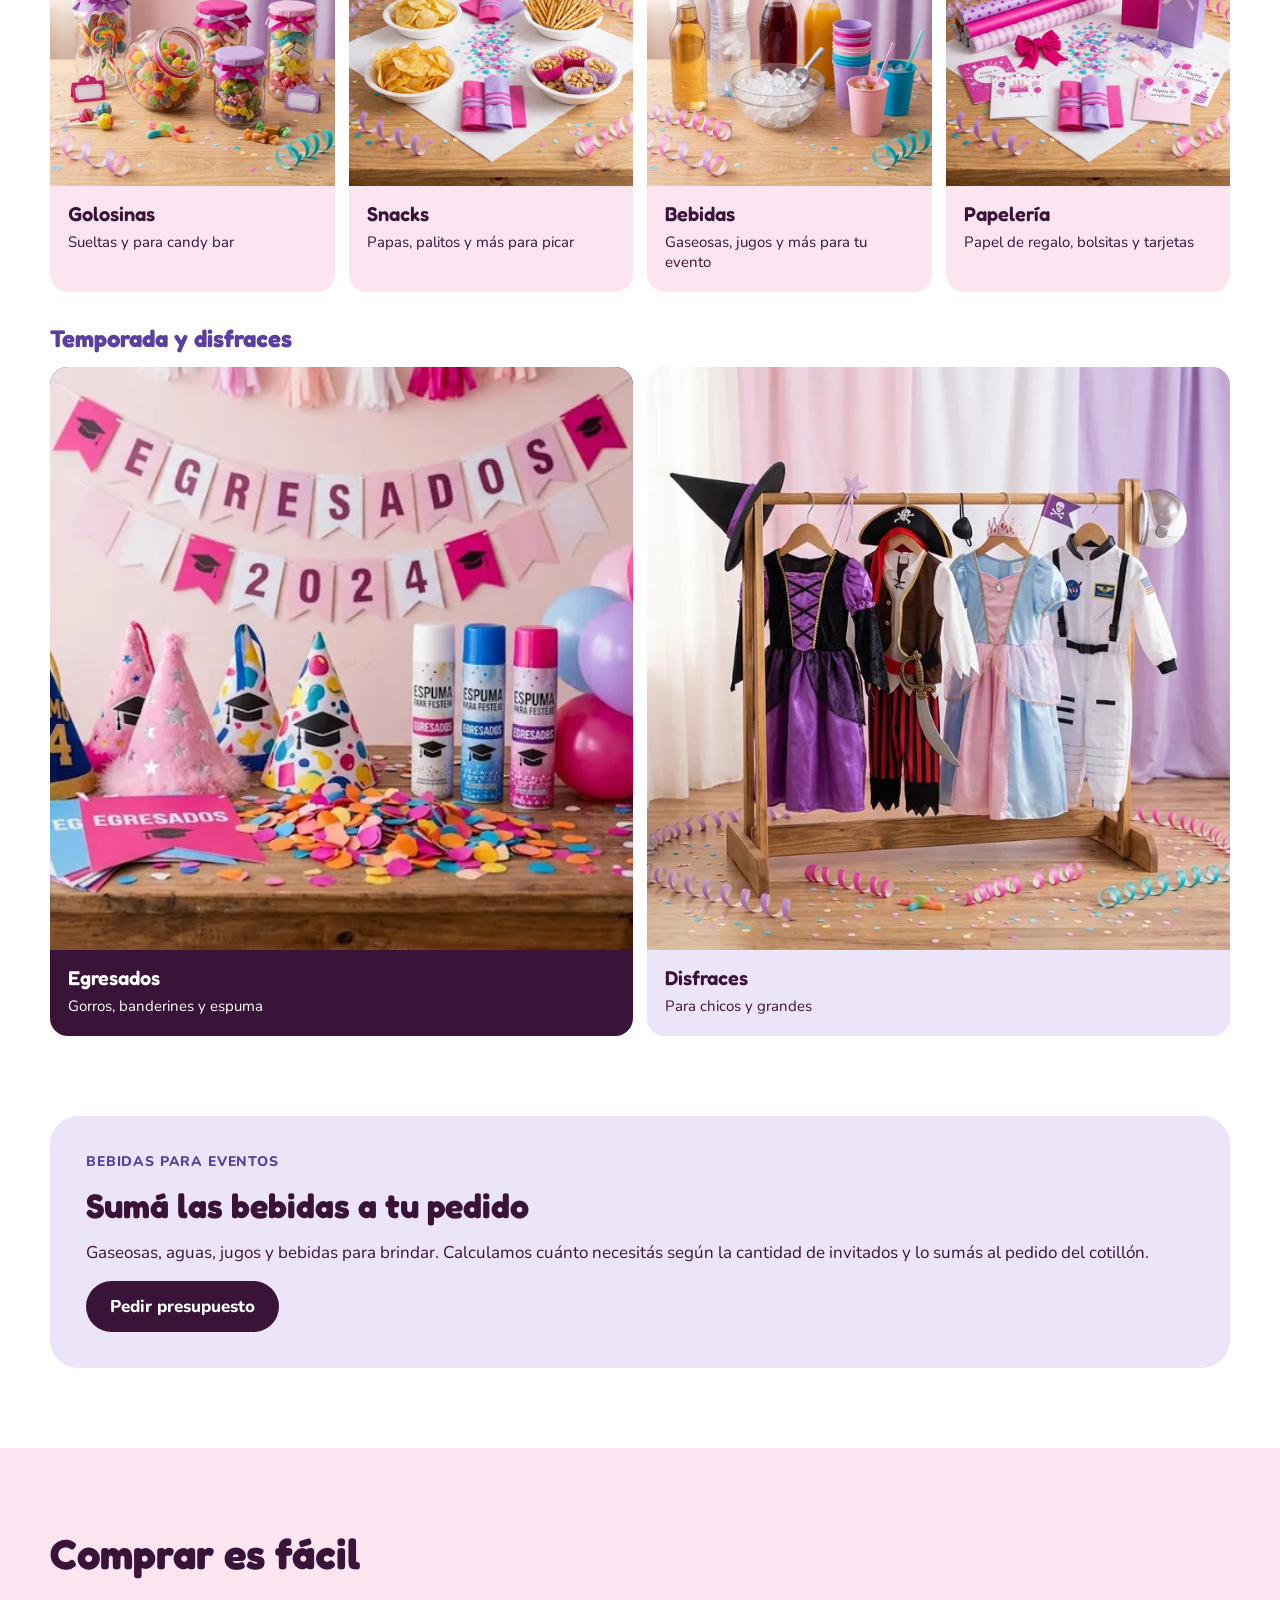
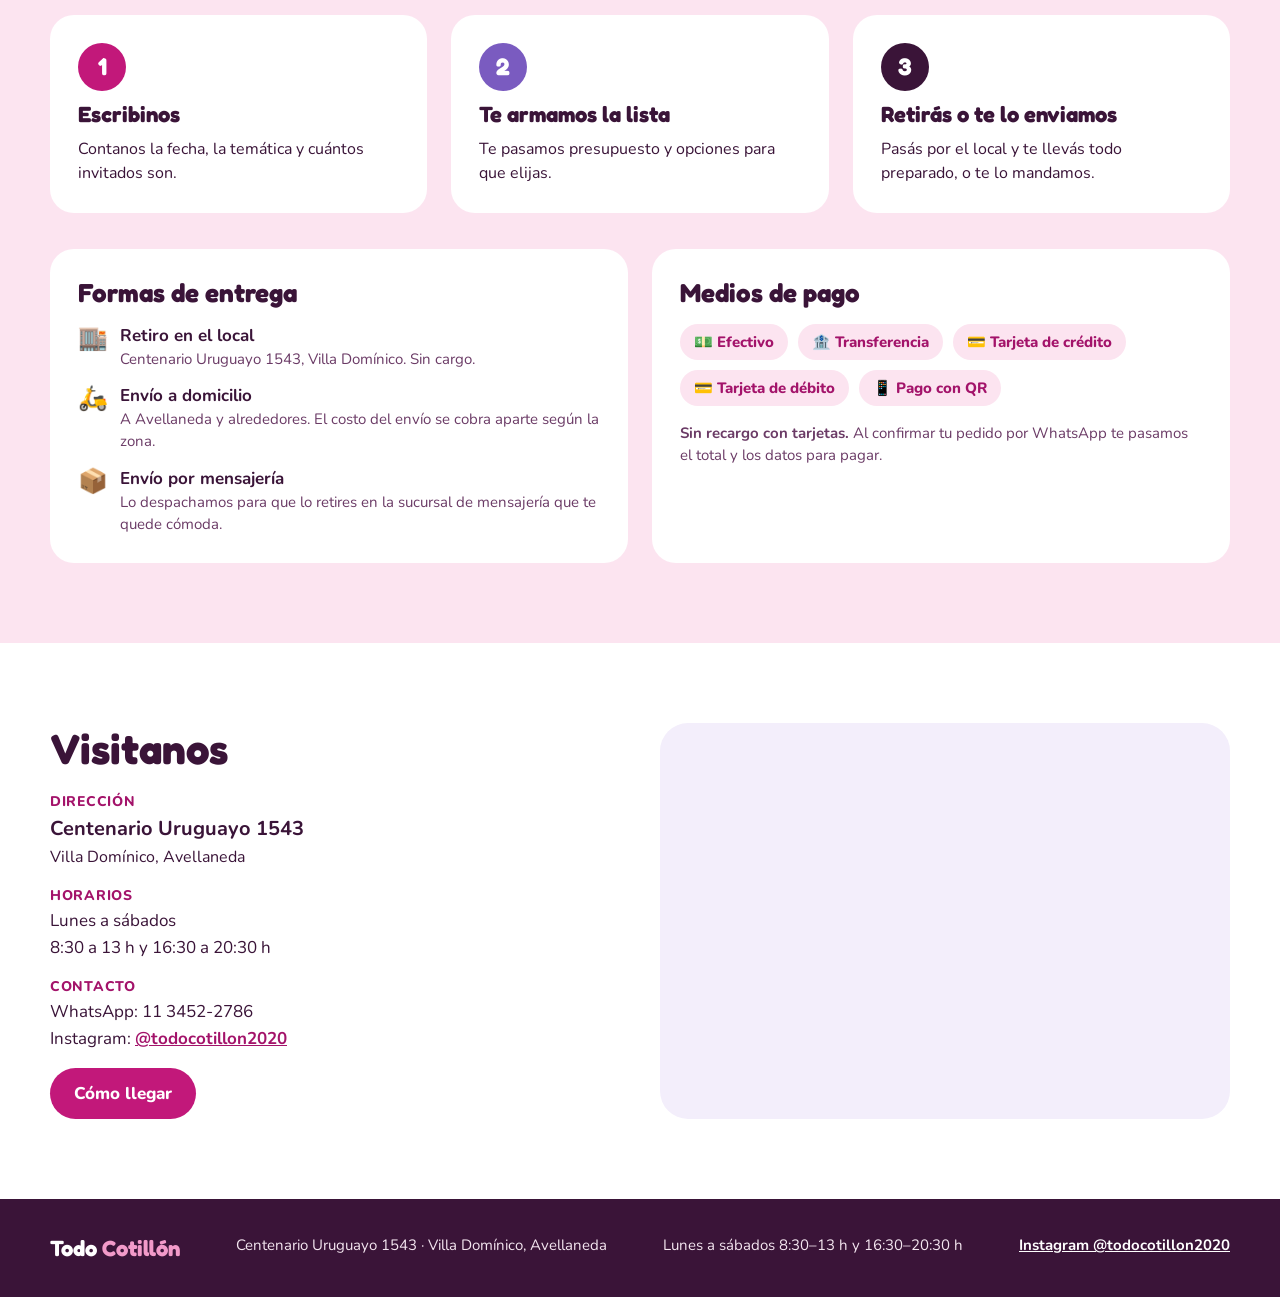
==== commit e75b1981: "Formas de entrega y medios de pago en portada y carrito - Portada: bloque de entregas (retiro, domic" ====
--- a/index.html
+++ b/index.html
@@ -22,7 +22,7 @@
 img{max-width:100%}
 </style>
 <script type="application/ld+json">
-{"@context":"https://schema.org","@type":"Store","name":"Todo Cotillón","telephone":"+54 9 11 3452-2786","address":{"@type":"PostalAddress","streetAddress":"Centenario Uruguayo 1543","addressLocality":"Villa Domínico, Avellaneda","addressRegion":"Buenos Aires","addressCountry":"AR"},"openingHours":["Mo-Sa 08:30-13:00","Mo-Sa 16:30-20:30"],"sameAs":["https://www.instagram.com/todocotillon2020"]}
+{"@context":"https://schema.org","@type":"Store","name":"Todo Cotillón","telephone":"+54 9 11 3452-2786","address":{"@type":"PostalAddress","streetAddress":"Centenario Uruguayo 1543","addressLocality":"Villa Domínico, Avellaneda","addressRegion":"Buenos Aires","addressCountry":"AR"},"openingHours":["Mo-Sa 08:30-13:00","Mo-Sa 16:30-20:30"],"sameAs":["https://www.instagram.com/todocotillon2020"],"paymentAccepted":"Efectivo, transferencia, tarjeta de crédito, tarjeta de débito, QR","currenciesAccepted":"ARS"}
 </script>
 </head>
 <body>
@@ -50,12 +50,12 @@
 <div style="display: flex; flex-direction: column; gap: 22px">
 <span style="align-self: flex-start; background: #FFFFFF; color: #A3136A; font-weight: 800; font-size: 14px; padding: 8px 14px; border-radius: 999px; letter-spacing: 0.04em">COTILLÓN · GLOBOS · REPOSTERÍA · BEBIDAS</span>
 <h1 style="margin: 0; font-family: 'Fredoka', sans-serif; font-size: clamp(40px, 6vw, 64px); line-height: 1.02; font-weight: 700">Todo para tu fiesta, en un solo lugar.</h1>
-<p style="margin: 0; font-size: 19px; line-height: 1.55; max-width: 520px">Cumpleaños, 15, egresados y fechas especiales. Contanos qué festejás y te armamos la lista completa, lista para retirar.</p>
+<p style="margin: 0; font-size: 19px; line-height: 1.55; max-width: 520px">Cumpleaños, 15, egresados y fechas especiales. Contanos qué festejás y te armamos la lista completa. Retirala en el local o te la enviamos.</p>
 <div style="display: flex; flex-wrap: wrap; gap: 12px">
 <a href="https://wa.me/5491134522786" data-wsp="¡Hola Todo Cotillón! 👋 Quiero armar el pedido para una fiesta.&#10;🎉 Qué festejamos: &#10;📅 Fecha: &#10;👥 Invitados: &#10;🎨 Temática / colores: " style="background: #C2187A; color: #FFFFFF; text-decoration: none; font-weight: 800; padding: 16px 26px; border-radius: 999px; font-size: 18px">Armá tu pedido por WhatsApp</a>
 <a href="tienda.html" style="background: #FFFFFF; color: #3A1438; text-decoration: none; font-weight: 800; padding: 16px 26px; border-radius: 999px; font-size: 18px; border: 2px solid #3A1438">Armá tu carrito</a>
 </div>
-<p style="margin: 0; font-size: 15px; font-weight: 700; color: #6B3B66">Centenario Uruguayo 1543, Villa Domínico · Retiro en el local</p>
+<p style="margin: 0; font-size: 15px; font-weight: 700; color: #6B3B66">Centenario Uruguayo 1543, Villa Domínico · Retiro en el local o envío a domicilio</p>
 </div>
 <div style="position: relative; min-height: 380px">
 <img src="img/portada.webp" fetchpriority="high" alt="Mesa de cumpleaños decorada en fucsia y lila con torta, piñata y guirnalda de globos" style="position: absolute; top: 0; left: 0; width: calc(100% - 40px); height: calc(100% - 40px); object-fit: cover; border-radius: 28px; display: block">
@@ -185,7 +185,7 @@
 <div style="background: #ECE4F9; border-radius: 28px; padding: 36px; display: flex; flex-direction: column; gap: 14px">
 <span style="font-weight: 800; font-size: 14px; color: #5B3FA0; letter-spacing: 0.06em">BEBIDAS PARA EVENTOS</span>
 <h2 style="margin: 0; font-family: 'Fredoka', sans-serif; font-size: 34px; font-weight: 700">Sumá las bebidas a tu pedido</h2>
-<p style="margin: 0; font-size: 17px; line-height: 1.55">Gaseosas, aguas, jugos y bebidas para brindar. Calculamos cuánto necesitás según la cantidad de invitados y lo retirás junto con el cotillón.</p>
+<p style="margin: 0; font-size: 17px; line-height: 1.55">Gaseosas, aguas, jugos y bebidas para brindar. Calculamos cuánto necesitás según la cantidad de invitados y lo sumás al pedido del cotillón.</p>
 <a href="https://wa.me/5491134522786" data-wsp="¡Hola Todo Cotillón! 👋 Quiero presupuesto de bebidas para un evento.&#10;👥 Invitados: &#10;📅 Fecha: " style="align-self: flex-start; background: #3A1438; color: #FFFFFF; text-decoration: none; font-weight: 800; padding: 14px 24px; border-radius: 999px; font-size: 17px">Pedir presupuesto</a>
 </div>
 </div>
@@ -207,8 +207,29 @@
 </div>
 <div style="background: #FFFFFF; border-radius: 24px; padding: 28px; display: flex; flex-direction: column; gap: 10px">
 <span style="width: 48px; height: 48px; border-radius: 999px; background: #3A1438; color: #FFFFFF; font-family: 'Fredoka', sans-serif; font-size: 24px; font-weight: 700; display: flex; align-items: center; justify-content: center">3</span>
-<h3 style="margin: 0; font-family: 'Fredoka', sans-serif; font-size: 22px">Retirás listo</h3>
-<p style="margin: 0; font-size: 16px; line-height: 1.5">Pasás por el local y te llevás todo preparado.</p>
+<h3 style="margin: 0; font-family: 'Fredoka', sans-serif; font-size: 22px">Retirás o te lo enviamos</h3>
+<p style="margin: 0; font-size: 16px; line-height: 1.5">Pasás por el local y te llevás todo preparado, o te lo mandamos.</p>
+</div>
+</div>
+<div id="envios-pagos" style="display: grid; grid-template-columns: repeat(auto-fit, minmax(300px, 1fr)); gap: 24px">
+<div style="background: #FFFFFF; border-radius: 24px; padding: 28px; display: flex; flex-direction: column; gap: 16px">
+<h3 style="margin: 0; font-family: 'Fredoka', sans-serif; font-size: 26px">Formas de entrega</h3>
+<ul style="margin: 0; padding: 0; list-style: none; display: flex; flex-direction: column; gap: 14px">
+<li style="display: flex; gap: 12px; align-items: flex-start"><span aria-hidden="true" style="font-size: 24px; line-height: 1.2">🏬</span><span style="display: flex; flex-direction: column; gap: 2px"><strong style="font-size: 17px">Retiro en el local</strong><span style="font-size: 15px; line-height: 1.45; color: #6B3B66">Centenario Uruguayo 1543, Villa Domínico. Sin cargo.</span></span></li>
+<li style="display: flex; gap: 12px; align-items: flex-start"><span aria-hidden="true" style="font-size: 24px; line-height: 1.2">🛵</span><span style="display: flex; flex-direction: column; gap: 2px"><strong style="font-size: 17px">Envío a domicilio</strong><span style="font-size: 15px; line-height: 1.45; color: #6B3B66">A Avellaneda y alrededores. El costo del envío se cobra aparte según la zona.</span></span></li>
+<li style="display: flex; gap: 12px; align-items: flex-start"><span aria-hidden="true" style="font-size: 24px; line-height: 1.2">📦</span><span style="display: flex; flex-direction: column; gap: 2px"><strong style="font-size: 17px">Envío por mensajería</strong><span style="font-size: 15px; line-height: 1.45; color: #6B3B66">Lo despachamos para que lo retires en la sucursal de mensajería que te quede cómoda.</span></span></li>
+</ul>
+</div>
+<div style="background: #FFFFFF; border-radius: 24px; padding: 28px; display: flex; flex-direction: column; gap: 16px">
+<h3 style="margin: 0; font-family: 'Fredoka', sans-serif; font-size: 26px">Medios de pago</h3>
+<div style="display: flex; flex-wrap: wrap; gap: 10px">
+<span style="background: #FCE4F0; color: #A3136A; font-weight: 800; font-size: 15px; padding: 8px 14px; border-radius: 999px">💵 Efectivo</span>
+<span style="background: #FCE4F0; color: #A3136A; font-weight: 800; font-size: 15px; padding: 8px 14px; border-radius: 999px">🏦 Transferencia</span>
+<span style="background: #FCE4F0; color: #A3136A; font-weight: 800; font-size: 15px; padding: 8px 14px; border-radius: 999px">💳 Tarjeta de crédito</span>
+<span style="background: #FCE4F0; color: #A3136A; font-weight: 800; font-size: 15px; padding: 8px 14px; border-radius: 999px">💳 Tarjeta de débito</span>
+<span style="background: #FCE4F0; color: #A3136A; font-weight: 800; font-size: 15px; padding: 8px 14px; border-radius: 999px">📱 Pago con QR</span>
+</div>
+<p style="margin: 0; font-size: 15px; line-height: 1.5; color: #6B3B66"><strong>Sin recargo con tarjetas.</strong> Al confirmar tu pedido por WhatsApp te pasamos el total y los datos para pagar.</p>
 </div>
 </div>
 </div>
